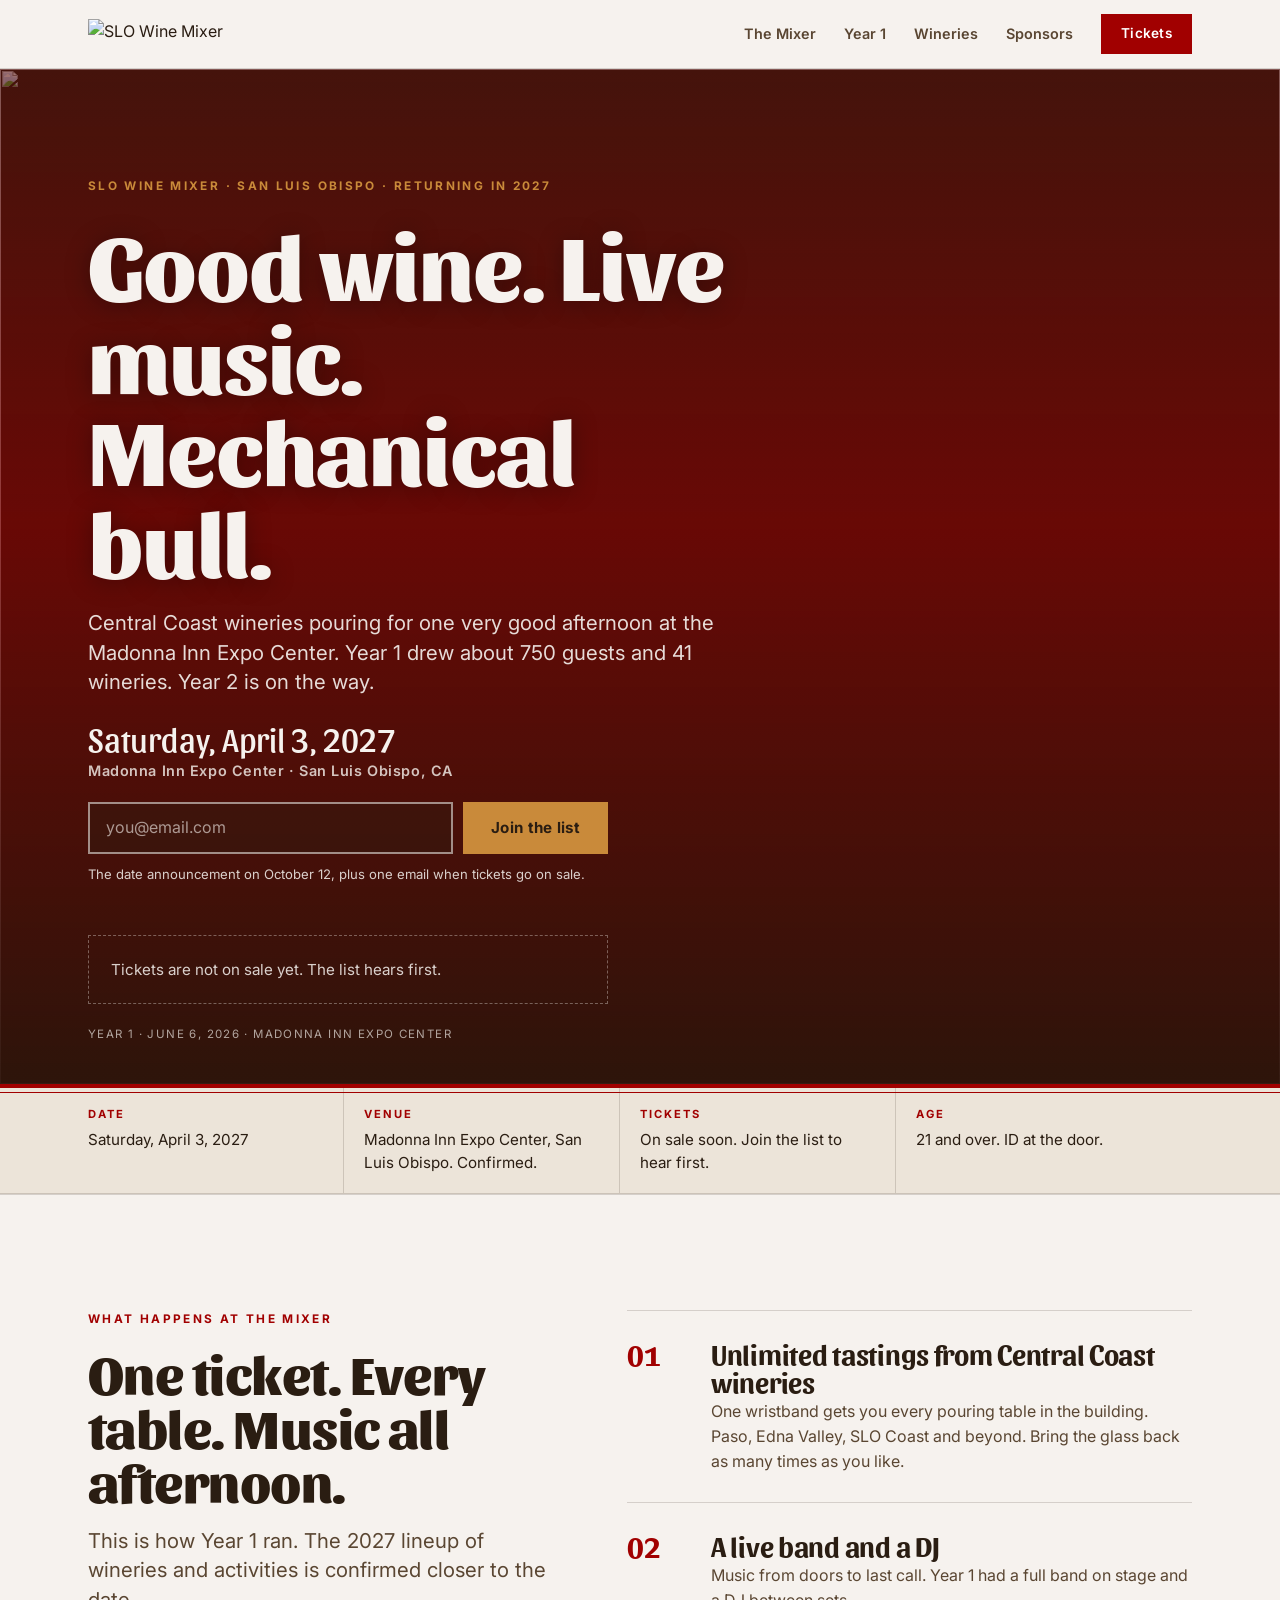
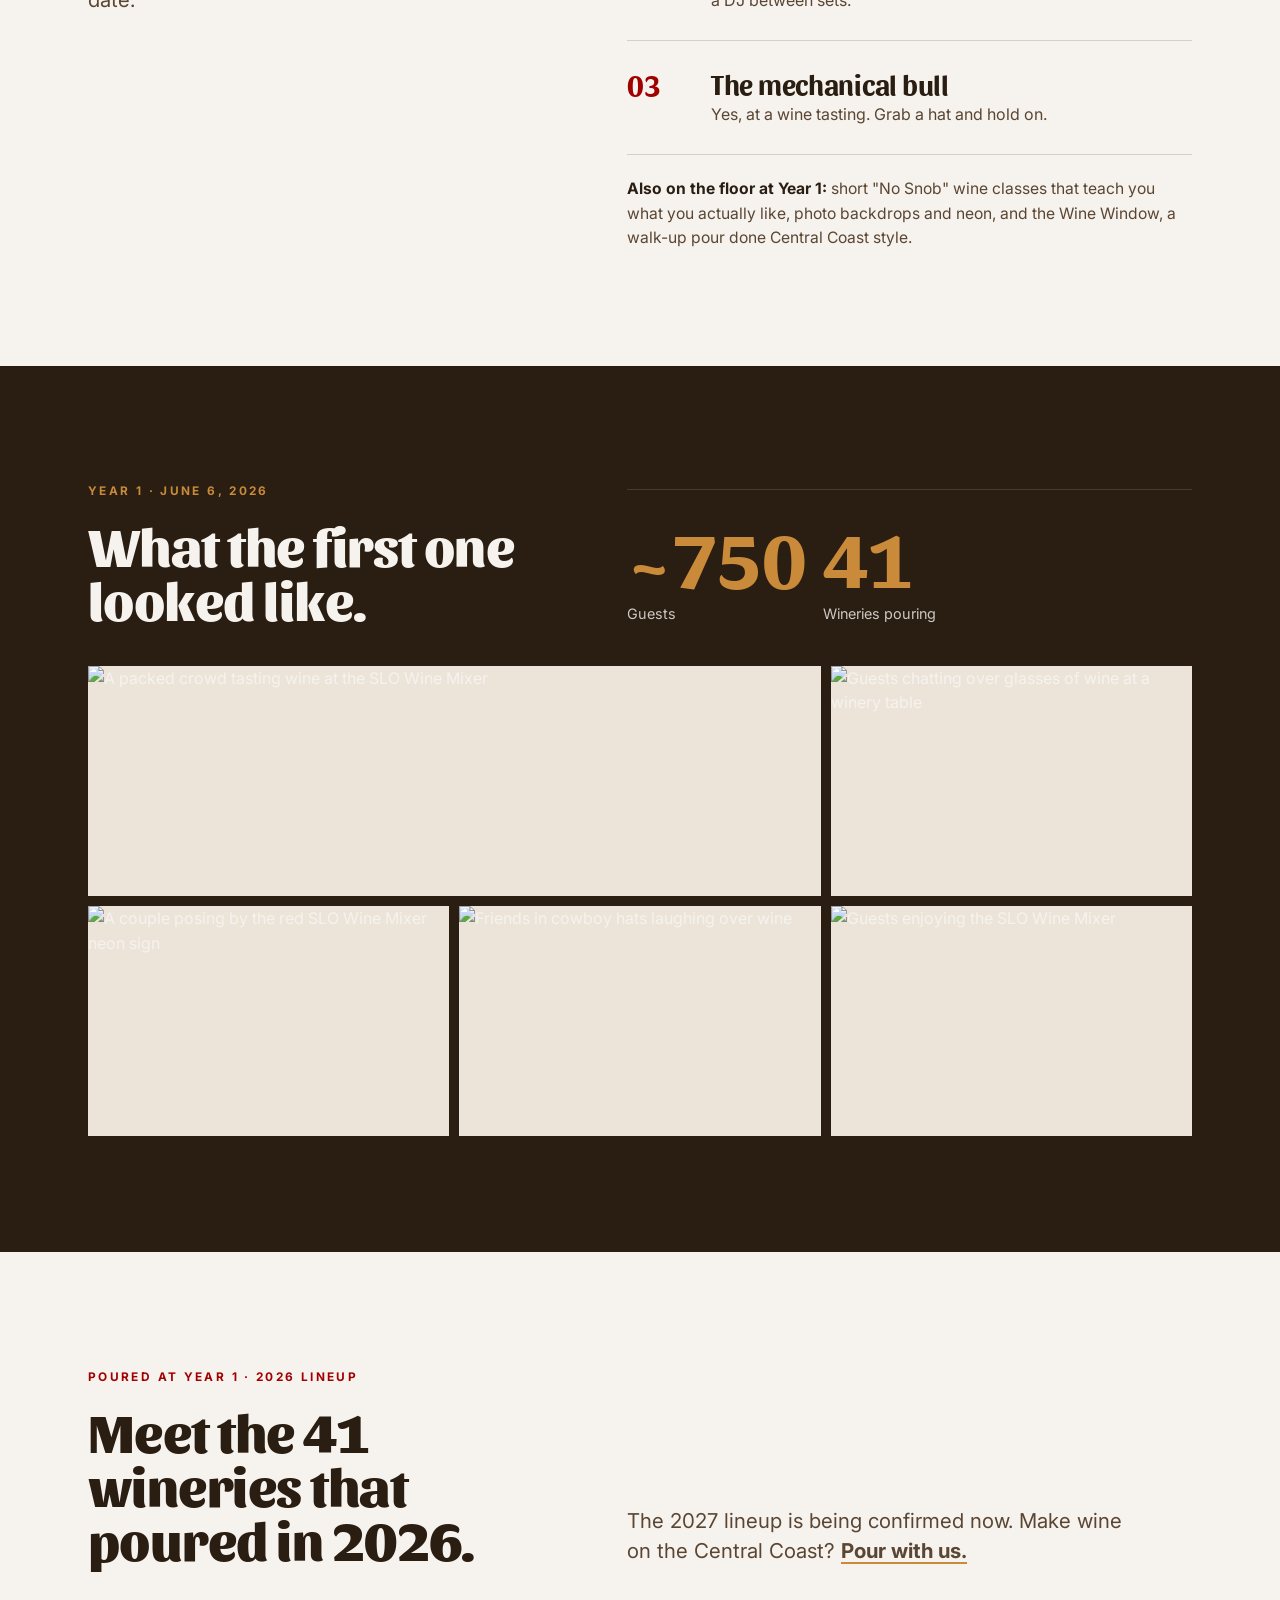
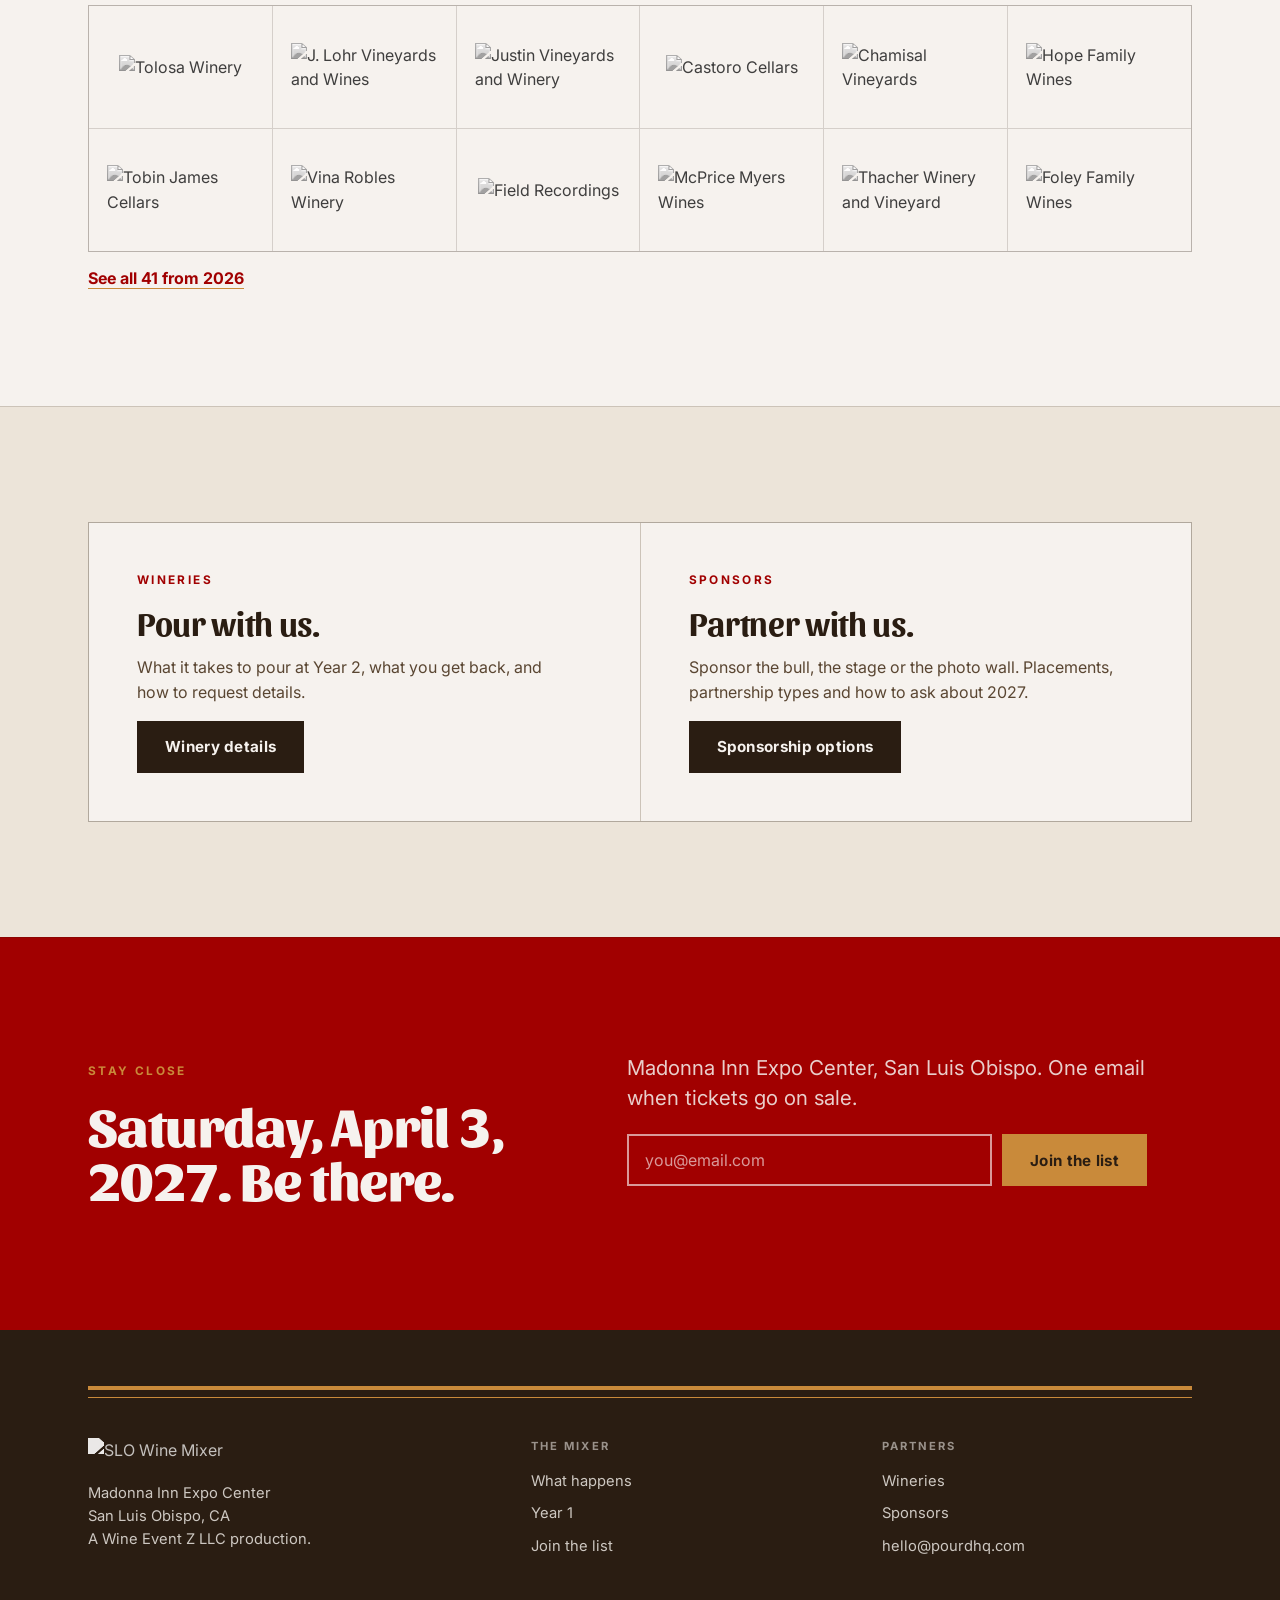
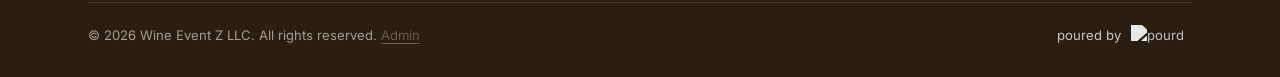
==== index.html @ 6fea4bb0 "Site v2: home, wineries, sponsors pages; date embargo countdown; poured by pourd footer" ====
<!DOCTYPE html>
<html lang="en">
<head>
<meta charset="UTF-8" />
<meta name="viewport" content="width=device-width, initial-scale=1.0" />
<title>SLO Wine Mixer · Year 2 · San Luis Obispo</title>
<meta name="description" content="The SLO Wine Mixer returns to San Luis Obispo in 2027. Central Coast wineries, live music, a mechanical bull. The Year 2 date is announced October 12." />
<meta property="og:title" content="SLO Wine Mixer · Year 2" />
<meta property="og:description" content="Central Coast wineries, live music, a mechanical bull. The Year 2 date is announced October 12." />
<meta property="og:image" content="https://slo-wine-mixer.vercel.app/assets/DSCF2495.jpg" />
<meta property="og:type" content="website" />
<link rel="icon" href="assets/swm-logo.png" />
<link rel="preconnect" href="https://fonts.googleapis.com" />
<link rel="preconnect" href="https://fonts.gstatic.com" crossorigin />
<link href="https://fonts.googleapis.com/css2?family=Sansita:wght@700;800&family=Inter:wght@400;600;700&display=swap" rel="stylesheet" />
<link rel="stylesheet" href="styles.css" />
</head>
<body>

<header class="nav">
  <div class="wrap nav-inner">
    <a href="/" class="nav-logo" aria-label="SLO Wine Mixer home"><img src="assets/swm-logo.png" alt="SLO Wine Mixer" /></a>
    <nav class="nav-links" id="navLinks" aria-label="Primary">
      <a href="#mixer">The Mixer</a>
      <a href="#year-1">Year 1</a>
      <a href="/wineries">Wineries</a>
      <a href="/sponsors">Sponsors</a>
      <a href="#list" class="btn red" data-before-reveal>Get the date</a>
      <a href="#tickets" class="btn red" data-after-reveal hidden>Tickets</a>
    </nav>
    <button class="nav-toggle" id="navToggle" aria-label="Open menu" aria-expanded="false" aria-controls="navLinks"><span></span><span></span><span></span></button>
  </div>
</header>

<main>

  <!-- Opening: full-bleed photo with the red wash -->
  <section class="hero" aria-labelledby="open-h">
    <img class="hero-bg" src="assets/DSCF2495.jpg" alt="" fetchpriority="high" />
    <div class="hero-wash" aria-hidden="true"></div>
    <div class="wrap hero-inner">
      <span class="eyebrow">SLO Wine Mixer · San Luis Obispo · Returning in 2027</span>
      <h1 id="open-h">Good wine. Live music. Mechanical bull.</h1>
      <p class="lede">Central Coast wineries pouring for one very good afternoon at the Madonna Inn Expo Center. Year 1 drew about 750 guests and 41 wineries. Year 2 is on the way.</p>

      <div class="hero-actions">
        <div data-before-reveal>
          <p class="announce"><b>2027 date announced Monday, October 12</b><span id="cd-line" class="cd-line">--d --h --m</span></p>
        </div>
        <div data-after-reveal hidden>
          <p class="date-line"><span data-fill="date"></span><small>Madonna Inn Expo Center · San Luis Obispo, CA</small></p>
        </div>

        <div id="list">
          <form class="capture on-dark" data-source="home" novalidate>
            <label for="homeEmail" class="sr">Email address</label>
            <input type="email" id="homeEmail" name="email" placeholder="you@email.com" required autocomplete="email" />
            <button type="submit" class="btn gold">Join the list</button>
            <span class="note">The date announcement on October 12, plus one email when tickets go on sale.</span>
            <span class="msg" role="status" aria-live="polite"></span>
          </form>
        </div>

        <div id="tickets" class="tickets" data-after-reveal hidden>
          <!-- 805 Tix embed goes here when tickets go live. Leave the id. -->
          <div id="tickets-embed"></div>
          <p>Tickets are not on sale yet. The list hears first.</p>
        </div>
      </div>
      <p class="hero-cap">Year 1 · June 6, 2026 · Madonna Inn Expo Center</p>
    </div>
  </section>

  <!-- Quick answers -->
  <section class="section facts" aria-label="Quick answers">
    <div class="wrap">
      <dl class="fact-row">
        <div><dt>Date</dt><dd data-before-reveal>Announced October 12, 2026</dd><dd data-after-reveal hidden><span data-fill="date"></span></dd></div>
        <div><dt>Venue</dt><dd>Madonna Inn Expo Center, San Luis Obispo. Confirmed.</dd></div>
        <div><dt>Tickets</dt><dd data-before-reveal>Not on sale yet. Join the list to hear first.</dd><dd data-after-reveal hidden>On sale soon. Join the list to hear first.</dd></div>
        <div><dt>Age</dt><dd>21 and over. ID at the door.</dd></div>
      </dl>
    </div>
  </section>

  <!-- What happens -->
  <section class="section" id="mixer" aria-labelledby="mixer-h">
    <div class="wrap">
      <div class="two">
        <header>
          <span class="eyebrow">What happens at the Mixer</span>
          <h2 id="mixer-h">One ticket. Every table. Music all afternoon.</h2>
          <p class="lede" style="margin-top:18px">This is how Year 1 ran. The 2027 lineup of wineries and activities is confirmed closer to the date.</p>
        </header>
        <div>
          <ol class="numbered big">
            <li><b>01</b><div><h3>Unlimited tastings from Central Coast wineries</h3><p>One wristband gets you every pouring table in the building. Paso, Edna Valley, SLO Coast and beyond. Bring the glass back as many times as you like.</p></div></li>
            <li><b>02</b><div><h3>A live band and a DJ</h3><p>Music from doors to last call. Year 1 had a full band on stage and a DJ between sets.</p></div></li>
            <li><b>03</b><div><h3>The mechanical bull</h3><p>Yes, at a wine tasting. Grab a hat and hold on.</p></div></li>
          </ol>
          <p class="also"><b>Also on the floor at Year 1:</b> short "No Snob" wine classes that teach you what you actually like, photo backdrops and neon, and the Wine Window, a walk-up pour done Central Coast style.</p>
        </div>
      </div>
    </div>
  </section>

  <!-- Year 1 proof -->
  <section class="section dark" id="year-1" aria-labelledby="y1-h">
    <div class="wrap">
      <div class="two" style="align-items:end">
        <header style="position:static">
          <span class="eyebrow">Year 1 · June 6, 2026</span>
          <h2 id="y1-h">What the first one looked like.</h2>
        </header>
        <div class="stats">
          <div><b>~750</b><span>Guests</span></div>
          <div><b>41</b><span>Wineries pouring</span></div>
        </div>
      </div>
      <div class="gallery">
        <a href="assets/DSCF2495.jpg" class="c4" target="_blank" rel="noopener"><img src="assets/DSCF2495-sm.jpg" alt="A packed crowd tasting wine at the SLO Wine Mixer" loading="lazy" /></a>
        <a href="assets/DSCF2438.jpg" class="c2" target="_blank" rel="noopener"><img src="assets/DSCF2438-sm.jpg" alt="Guests chatting over glasses of wine at a winery table" loading="lazy" /></a>
        <a href="assets/DSCF2940.jpg" class="c2" target="_blank" rel="noopener"><img src="assets/DSCF2940-sm.jpg" alt="A couple posing by the red SLO Wine Mixer neon sign" loading="lazy" /></a>
        <a href="assets/DSCF2441.jpg" class="c2" target="_blank" rel="noopener"><img src="assets/DSCF2441-sm.jpg" alt="Friends in cowboy hats laughing over wine" loading="lazy" /></a>
        <a href="assets/DSCF2969.jpg" class="c2" target="_blank" rel="noopener"><img src="assets/DSCF2969-sm.jpg" alt="Guests enjoying the SLO Wine Mixer" loading="lazy" /></a>
      </div>
    </div>
  </section>

  <!-- Wineries who poured -->
  <section class="section" aria-labelledby="poured-h">
    <div class="wrap">
      <div class="two" style="align-items:end">
        <header style="position:static">
          <span class="eyebrow">Poured at Year 1 · 2026 lineup</span>
          <h2 id="poured-h">Meet the 41 wineries that poured in 2026.</h2>
        </header>
        <p class="lede">The 2027 lineup is being confirmed now. Make wine on the Central Coast? <a class="link" href="/wineries">Pour with us.</a></p>
      </div>
      <ul class="logo-wall" aria-label="Wineries that poured at Year 1, 2026">
        <li><img src="logos/tolosa-winery.png" alt="Tolosa Winery" loading="lazy" /></li>
        <li><img src="logos/j-lohr-vineyards-wines.png" alt="J. Lohr Vineyards and Wines" loading="lazy" /></li>
        <li><img src="logos/justin-vineyards-winery.png" alt="Justin Vineyards and Winery" loading="lazy" /></li>
        <li><img src="logos/castoro-cellars.png" alt="Castoro Cellars" loading="lazy" /></li>
        <li><img src="logos/chamisal-vineyards.png" alt="Chamisal Vineyards" loading="lazy" /></li>
        <li><img src="logos/hope-family-wines.png" alt="Hope Family Wines" loading="lazy" /></li>
        <li><img src="logos/tobin-james-cellars.png" alt="Tobin James Cellars" loading="lazy" /></li>
        <li><img src="logos/vina-robles-winery.png" alt="Vina Robles Winery" loading="lazy" /></li>
        <li><img src="logos/field-recordings.png" alt="Field Recordings" loading="lazy" /></li>
        <li><img src="logos/mcprice-myers-wines.png" alt="McPrice Myers Wines" loading="lazy" /></li>
        <li><img src="logos/thacher-winery-vineyard.png" alt="Thacher Winery and Vineyard" loading="lazy" /></li>
        <li><img src="logos/foley-family-wines.png" alt="Foley Family Wines" loading="lazy" /></li>
      </ul>
      <details class="more-logos">
        <summary>See all 41 from 2026</summary>
        <ul class="logo-wall" aria-label="The rest of the 2026 lineup">
          <li><img src="logos/bianchi-winery.png" alt="Bianchi Winery" loading="lazy" /></li>
          <li><img src="logos/derby-wine-estates.png" alt="Derby Wine Estates" loading="lazy" /></li>
          <li><img src="logos/le-vigne-winery.png" alt="Le Vigne Winery" loading="lazy" /></li>
          <li><img src="logos/villa-san-juliette-winery.png" alt="Villa San-Juliette Winery" loading="lazy" /></li>
          <li><img src="logos/summerwood-winery-inn.png" alt="Summerwood Winery and Inn" loading="lazy" /></li>
          <li><img src="logos/brochelle-vineyards.png" alt="Brochelle Vineyards" loading="lazy" /></li>
          <li><img src="logos/absolution-cellars.png" alt="Absolution Cellars" loading="lazy" /></li>
          <li><img src="logos/avivo.png" alt="Avivo" loading="lazy" /></li>
          <li><img src="logos/bezel-cellars.png" alt="Bezel Cellars" loading="lazy" /></li>
          <li><img src="logos/boutz-cellars.png" alt="Boutz Cellars" loading="lazy" /></li>
          <li><img src="logos/cal-poly-wine.png" alt="Cal Poly Wine" loading="lazy" /></li>
          <li><img src="logos/creekcut-winery.png" alt="Creekcut Winery" loading="lazy" /></li>
          <li><img src="logos/cutbow-wines.png" alt="Cutbow Wines" loading="lazy" /></li>
          <li><img src="logos/el-vinero.png" alt="El Vinero" loading="lazy" /></li>
          <li><img src="logos/hayseed-and-housdon.png" alt="Hayseed and Housdon" loading="lazy" /></li>
          <li><img src="logos/high-camp-wines.png" alt="High Camp Wines" loading="lazy" /></li>
          <li><img src="logos/idola-wine-co.png" alt="Idola Wine Co." loading="lazy" /></li>
          <li><img src="logos/serial-wines.png" alt="Serial Wines" loading="lazy" /></li>
          <li><img src="logos/slo-coast-wine-collective.png" alt="SLO Coast Wine Collective" loading="lazy" /></li>
          <li><img src="logos/st-amant-winery.png" alt="St. Amant Winery" loading="lazy" /></li>
          <li><img src="logos/the-royalnonesuchfarm.png" alt="The Royal Nonesuch Farm" loading="lazy" /></li>
          <li><img src="logos/the-set-wines.png" alt="The Set Wines" loading="lazy" /></li>
          <li><img src="logos/truss-wines.png" alt="Truss Wines" loading="lazy" /></li>
          <li><img src="logos/vigo-cellars.png" alt="Vigo Cellars" loading="lazy" /></li>
          <li><img src="logos/vinyl-vineyards.png" alt="Vinyl Vineyards" loading="lazy" /></li>
          <li><img src="logos/volatus.png" alt="Volatus" loading="lazy" /></li>
          <li><img src="logos/warroom-cellars.png" alt="WarRoom Cellars" loading="lazy" /></li>
          <li><img src="logos/wilbur-wines.png" alt="Wilbur Wines" loading="lazy" /></li>
          <li><img src="logos/wine-boss.png" alt="Wine Boss" loading="lazy" /></li>
          <li><a class="you" href="/wineries">Your label here<small>Pour at Year 2</small></a></li>
        </ul>
      </details>
    </div>
  </section>

  <!-- Partner links: short, secondary -->
  <section class="section cream2" aria-labelledby="doors-h">
    <div class="wrap">
      <h2 id="doors-h" class="sr">Pour with us. Partner with us.</h2>
      <div class="doors">
        <div class="door">
          <span class="eyebrow" style="margin-bottom:0">Wineries</span>
          <h3>Pour with us.</h3>
          <p>What it takes to pour at Year 2, what you get back, and how to request details.</p>
          <a href="/wineries" class="btn">Winery details</a>
        </div>
        <div class="door">
          <span class="eyebrow" style="margin-bottom:0">Sponsors</span>
          <h3>Partner with us.</h3>
          <p>Sponsor the bull, the stage or the photo wall. Placements, partnership types and how to ask about 2027.</p>
          <a href="/sponsors" class="btn">Sponsorship options</a>
        </div>
      </div>
    </div>
  </section>

  <!-- Final signup -->
  <section class="section red" aria-labelledby="list-h">
    <div class="wrap two" style="align-items:center">
      <header style="position:static">
        <span class="eyebrow">Stay close</span>
        <h2 id="list-h" data-before-reveal>The date is announced October 12.</h2>
        <h2 id="list-h2" data-after-reveal hidden><span data-fill="date"></span>. Be there.</h2>
      </header>
      <div>
        <p class="lede" style="margin-bottom:22px" data-before-reveal>Get the announcement by email on October 12, then one more email when tickets go on sale.</p>
        <p class="lede" style="margin-bottom:22px" data-after-reveal hidden>Madonna Inn Expo Center, San Luis Obispo. One email when tickets go on sale.</p>
        <form class="capture on-red" data-source="footer-band" novalidate>
          <label for="bandEmail" class="sr">Email address</label>
          <input type="email" id="bandEmail" name="email" placeholder="you@email.com" required autocomplete="email" />
          <button type="submit" class="btn gold">Join the list</button>
          <span class="msg" role="status" aria-live="polite"></span>
        </form>
      </div>
    </div>
  </section>

</main>

<footer class="foot">
  <div class="wrap">
    <div class="foot-grid">
      <div>
        <a href="/" class="foot-logo" aria-label="SLO Wine Mixer home"><img src="assets/swm-logo.png" alt="SLO Wine Mixer" /></a>
        <p>Madonna Inn Expo Center<br />San Luis Obispo, CA<br />A Wine Event Z LLC production.</p>
      </div>
      <nav class="foot-nav" aria-label="Footer">
        <b>The Mixer</b>
        <a href="#mixer">What happens</a>
        <a href="#year-1">Year 1</a>
        <a href="#list">Join the list</a>
      </nav>
      <nav class="foot-nav" aria-label="Partners">
        <b>Partners</b>
        <a href="/wineries">Wineries</a>
        <a href="/sponsors">Sponsors</a>
        <a href="mailto:hello@pourdhq.com">hello@pourdhq.com</a>
      </nav>
    </div>
    <div class="foot-bottom">
      <span>&copy; 2026 Wine Event Z LLC. All rights reserved. <a href="https://pourdhq.com/admin" class="admin">Admin</a></span>
      <a href="https://pourdhq.com" class="poured" rel="noopener">poured by <img src="https://pourdhq.com/pourd-logo.png" alt="pourd" width="1267" height="412" /></a>
    </div>
  </div>
</footer>

<script src="site.js" defer></script>
</body>
</html>
---- styles.css ----
/* SLO Wine Mixer · site styles
   One stylesheet for index, wineries and sponsors. Flat color, hairline rules,
   big serif headlines, photographs with no gradient soup. */

:root {
  --cream: #f6f2ee;
  --cream-2: #ece4d9;
  --ink: #2a1d12;
  --ink-soft: #5a4632;
  --rule: rgba(42, 29, 18, 0.16);
  --red: #a10000;
  --red-deep: #7a0000;
  --gold: #c98a3a;
  --brown: #6b4420;
  --white: #fff;
  --max: 1200px;
  --gutter: clamp(20px, 4vw, 48px);
}

* { box-sizing: border-box; margin: 0; padding: 0; }
html { scroll-behavior: smooth; scroll-padding-top: 76px; }
body {
  font-family: "Inter", system-ui, -apple-system, sans-serif;
  color: var(--ink);
  background: var(--cream);
  line-height: 1.55;
  -webkit-font-smoothing: antialiased;
}
img { display: block; max-width: 100%; }
a { color: inherit; text-decoration: none; }
ul { list-style: none; }
button { font: inherit; }

h1, h2, h3, .display { font-family: "Sansita", Georgia, serif; font-weight: 800; line-height: 1.0; letter-spacing: -0.01em; }
h1 { font-size: clamp(2.8rem, 7.2vw, 6.4rem); }
h2 { font-size: clamp(2rem, 4.2vw, 3.4rem); }
h3 { font-size: clamp(1.25rem, 2vw, 1.6rem); font-weight: 700; }

.wrap { width: 100%; max-width: var(--max); margin: 0 auto; padding-inline: var(--gutter); }
.section { padding-block: clamp(64px, 9vw, 120px); }
.section + .section { border-top: 1px solid var(--rule); }
.dark { background: var(--ink); color: var(--cream); }
.dark .rule, .dark.section + .section { border-color: rgba(246, 242, 238, 0.14); }
.red { background: var(--red); color: var(--cream); }
.cream2 { background: var(--cream-2); }

.eyebrow {
  display: block;
  font-size: 0.74rem; font-weight: 700; letter-spacing: 0.2em; text-transform: uppercase;
  color: var(--red); margin-bottom: 18px;
}
.dark .eyebrow, .red .eyebrow { color: var(--gold); }
.lede { font-size: clamp(1.1rem, 1.6vw, 1.35rem); line-height: 1.45; color: var(--ink-soft); max-width: 40ch; }
.dark .lede, .red .lede { color: rgba(246, 242, 238, 0.85); }
.prose p { font-size: 1.05rem; color: var(--ink-soft); max-width: 62ch; }
.prose p + p { margin-top: 1em; }
.dark .prose p { color: rgba(246, 242, 238, 0.85); }

/* Buttons: square corners, one weight, no lift animation. */
.btn {
  display: inline-flex; align-items: center; justify-content: center; gap: 10px;
  min-height: 52px; padding: 0 26px;
  font-weight: 700; font-size: 0.95rem; letter-spacing: 0.02em;
  border: 2px solid var(--ink); background: var(--ink); color: var(--cream);
  cursor: pointer; transition: background 0.15s, color 0.15s, border-color 0.15s;
}
.btn:hover { background: var(--red); border-color: var(--red); color: var(--white); }
.btn.red { background: var(--red); border-color: var(--red); color: var(--white); }
.btn.red:hover { background: var(--red-deep); border-color: var(--red-deep); }
.btn.ghost { background: transparent; color: var(--ink); }
.btn.ghost:hover { background: var(--ink); color: var(--cream); }
.dark .btn.ghost, .red .btn.ghost { border-color: var(--cream); color: var(--cream); }
.dark .btn.ghost:hover, .red .btn.ghost:hover { background: var(--cream); color: var(--ink); }
.btn.gold { background: var(--gold); border-color: var(--gold); color: var(--ink); }
.btn.gold:hover { background: #d9a04f; border-color: #d9a04f; }
.link { font-weight: 700; text-decoration: underline; text-underline-offset: 4px; text-decoration-thickness: 2px; text-decoration-color: var(--gold); }
.link:hover { text-decoration-color: currentColor; }

a:focus-visible, button:focus-visible, input:focus-visible {
  outline: 3px solid var(--gold); outline-offset: 3px;
}

/* ---------- Nav ---------- */
.nav {
  position: sticky; top: 0; z-index: 50;
  background: rgba(246, 242, 238, 0.94); backdrop-filter: blur(8px);
  border-bottom: 1px solid var(--rule);
}
.nav-inner { height: 68px; display: flex; align-items: center; justify-content: space-between; gap: 24px; }
.nav-logo img { height: 30px; width: auto; }
.nav-links { display: flex; align-items: center; gap: 28px; }
.nav-links a { font-size: 0.9rem; font-weight: 600; color: var(--ink-soft); }
.nav-links a:hover, .nav-links a[aria-current="page"] { color: var(--red); }
.nav-links .btn { min-height: 40px; padding: 0 18px; font-size: 0.85rem; }
.nav-toggle { display: none; background: none; border: 0; padding: 8px; cursor: pointer; }
.nav-toggle span { display: block; width: 24px; height: 2px; background: var(--ink); margin: 6px 0; }

/* ---------- Opening ---------- */
.open {
  display: grid; grid-template-columns: minmax(0, 1.05fr) minmax(0, 0.95fr);
  min-height: calc(100vh - 68px);
}
.open-copy { padding: clamp(40px, 6vw, 88px) var(--gutter); padding-left: max(var(--gutter), calc((100vw - var(--max)) / 2 + var(--gutter))); display: flex; flex-direction: column; justify-content: center; gap: 28px; }
.open-copy .eyebrow { margin-bottom: 0; }
.open-copy h1 { max-width: 12ch; }
.open-photo { position: relative; min-height: 420px; background: var(--ink); }
.open-photo img { position: absolute; inset: 0; width: 100%; height: 100%; object-fit: cover; }
.open-photo figcaption {
  position: absolute; left: 20px; bottom: 16px;
  font-size: 0.72rem; letter-spacing: 0.12em; text-transform: uppercase; color: rgba(246, 242, 238, 0.85);
}

/* Countdown / reveal */
.countdown { display: grid; grid-template-columns: repeat(4, minmax(0, 1fr)); gap: 12px; max-width: 520px; }
.countdown div { border: 1px solid var(--rule); padding: 14px 10px 12px; text-align: center; }
.countdown b { display: block; font-family: "Sansita", serif; font-size: clamp(1.8rem, 3.4vw, 2.6rem); line-height: 1; font-variant-numeric: tabular-nums; }
.countdown span { display: block; margin-top: 6px; font-size: 0.68rem; letter-spacing: 0.16em; text-transform: uppercase; color: var(--ink-soft); }
.reveal-note { font-size: 0.95rem; color: var(--ink-soft); }
[hidden] { display: none !important; }

.date-line { font-family: "Sansita", serif; font-size: clamp(1.4rem, 2.6vw, 2.1rem); line-height: 1.15; }
.date-line small { display: block; font-family: "Inter", sans-serif; font-size: 0.9rem; font-weight: 600; color: var(--ink-soft); margin-top: 6px; letter-spacing: 0.04em; }

/* Ticket slot: 805 Tix embed goes inside #tickets-embed when live. */
.tickets { border: 1px dashed var(--rule); padding: 22px; max-width: 520px; }
.tickets p { font-size: 0.95rem; color: var(--ink-soft); }

/* Email capture */
.capture { display: flex; flex-wrap: wrap; gap: 10px; max-width: 520px; }
.capture input[type="email"] {
  flex: 1 1 240px; min-height: 52px; padding: 0 16px;
  border: 2px solid var(--ink); background: var(--white); color: var(--ink); font: inherit; font-size: 1rem;
}
.dark .capture input[type="email"] { border-color: rgba(246, 242, 238, 0.4); background: transparent; color: var(--cream); }
.capture .note { flex-basis: 100%; font-size: 0.82rem; color: var(--ink-soft); }
.dark .capture .note { color: rgba(246, 242, 238, 0.7); }
.capture .msg { flex-basis: 100%; font-size: 0.9rem; font-weight: 600; min-height: 1.3em; }

/* ---------- Two-column editorial ---------- */
.two { display: grid; grid-template-columns: minmax(0, 0.9fr) minmax(0, 1.1fr); gap: clamp(32px, 6vw, 96px); align-items: start; }
.two > header { position: sticky; top: 96px; }
.photo { background: var(--cream-2); overflow: hidden; }
.photo img { width: 100%; height: 100%; object-fit: cover; }
.photo.tall { aspect-ratio: 4 / 5; }
.photo.wide { aspect-ratio: 3 / 2; }

/* Numbered list (replaces icon cards) */
.numbered { border-top: 1px solid var(--rule); }
.numbered li { display: grid; grid-template-columns: 56px minmax(0, 1fr); gap: 20px; padding: 22px 0; border-bottom: 1px solid var(--rule); }
.numbered li b { font-family: "Sansita", serif; font-size: 1.5rem; color: var(--red); line-height: 1.1; }
.numbered li h3 { margin-bottom: 4px; }
.numbered li p { color: var(--ink-soft); }
.dark .numbered, .dark .numbered li { border-color: rgba(246, 242, 238, 0.14); }
.dark .numbered li b { color: var(--gold); }
.dark .numbered li p { color: rgba(246, 242, 238, 0.8); }

/* Stats: type only, no tiles */
.stats { display: grid; grid-template-columns: repeat(3, minmax(0, 1fr)); gap: 24px; border-top: 1px solid rgba(246, 242, 238, 0.14); padding-top: 28px; }
.stats b { display: block; font-family: "Sansita", serif; font-size: clamp(2.6rem, 6vw, 5rem); line-height: 1; color: var(--gold); }
.stats span { display: block; margin-top: 8px; font-size: 0.9rem; color: rgba(246, 242, 238, 0.8); }

/* Gallery */
.gallery { display: grid; grid-template-columns: repeat(6, minmax(0, 1fr)); grid-auto-rows: clamp(140px, 18vw, 260px); gap: 10px; margin-top: 40px; }
.gallery a { overflow: hidden; background: var(--cream-2); }
.gallery img { width: 100%; height: 100%; object-fit: cover; }
.gallery .c3 { grid-column: span 3; }
.gallery .c2 { grid-column: span 2; }
.gallery .c4 { grid-column: span 4; }

/* Logo wall */
.logo-wall { display: grid; grid-template-columns: repeat(6, minmax(0, 1fr)); gap: 1px; background: var(--rule); border: 1px solid var(--rule); margin-top: 40px; }
.logo-wall li { background: var(--cream); aspect-ratio: 3 / 2; display: flex; align-items: center; justify-content: center; padding: 18px; }
.logo-wall img { max-height: 100%; max-width: 100%; width: auto; height: auto; object-fit: contain; filter: grayscale(1); opacity: 0.85; }
.logo-wall li:hover img { filter: none; opacity: 1; }
.logo-wall.on-dark { background: rgba(246, 242, 238, 0.14); border-color: rgba(246, 242, 238, 0.14); }
.logo-wall.on-dark li { background: var(--ink); }
.logo-wall.on-dark img { filter: grayscale(1) brightness(10); opacity: 0.8; }

.logo-wall .you { flex-direction: column; gap: 6px; text-align: center; font-size: 0.8rem; font-weight: 700; color: var(--red); }
.logo-wall .you small { font-weight: 400; color: var(--ink-soft); }

/* Two doors: wineries / sponsors */
.doors { display: grid; grid-template-columns: repeat(2, minmax(0, 1fr)); gap: 1px; background: var(--rule); border: 1px solid var(--rule); }
.door { background: var(--cream); padding: clamp(28px, 4vw, 48px); display: flex; flex-direction: column; gap: 16px; }
.door h3 { font-size: clamp(1.6rem, 2.6vw, 2.2rem); }
.door p { color: var(--ink-soft); max-width: 44ch; }
.door .btn { align-self: flex-start; margin-top: auto; }

/* Detail rows (wineries + sponsors pages) */
.rows { border-top: 1px solid var(--rule); }
.rows > div { display: grid; grid-template-columns: minmax(0, 0.35fr) minmax(0, 0.65fr); gap: 24px; padding: 26px 0; border-bottom: 1px solid var(--rule); }
.rows h3 { font-size: 1.25rem; }
.rows p { color: var(--ink-soft); }
.rows ul li { color: var(--ink-soft); padding-left: 18px; position: relative; }
.rows ul li::before { content: ""; position: absolute; left: 0; top: 0.65em; width: 8px; height: 2px; background: var(--red); }
.rows ul li + li { margin-top: 6px; }

/* Contact block: email + copy */
.contact { display: flex; flex-wrap: wrap; align-items: center; gap: 12px; }
.contact .addr { font-family: "Sansita", serif; font-size: clamp(1.3rem, 2.4vw, 1.9rem); }
.copied { font-size: 0.85rem; font-weight: 600; color: var(--gold); min-width: 5ch; }

/* ---------- Footer ---------- */
.foot { background: var(--ink); color: rgba(246, 242, 238, 0.8); padding-block: 56px 32px; }
.foot-grid { display: grid; grid-template-columns: 1.3fr 1fr 1fr; gap: 40px; }
.foot-logo img { height: 30px; width: auto; filter: brightness(0) invert(1); opacity: 0.9; }
.foot p { margin-top: 14px; font-size: 0.92rem; max-width: 34ch; }
.foot-nav { display: grid; gap: 10px; align-content: start; }
.foot-nav a { font-size: 0.92rem; }
.foot-nav a:hover { color: var(--gold); }
.foot-nav b { display: block; font-size: 0.7rem; letter-spacing: 0.18em; text-transform: uppercase; color: rgba(246, 242, 238, 0.55); margin-bottom: 4px; }
.foot-bottom {
  margin-top: 44px; padding-top: 22px; border-top: 1px solid rgba(246, 242, 238, 0.14);
  display: flex; flex-wrap: wrap; justify-content: space-between; align-items: center; gap: 16px;
  font-size: 0.82rem; color: rgba(246, 242, 238, 0.6);
}
.poured { display: inline-flex; align-items: center; gap: 10px; color: rgba(246, 242, 238, 0.8); }
.poured img { height: 20px; width: auto; filter: brightness(0) invert(1); opacity: 0.9; }
.poured:hover img { opacity: 1; }
.admin { opacity: 0.5; text-decoration: underline; text-underline-offset: 3px; }
.admin:hover { opacity: 1; }

/* ---------- Responsive ---------- */
@media (max-width: 960px) {
  .open { grid-template-columns: 1fr; min-height: 0; }
  .open-copy { padding-left: var(--gutter); }
  .open-photo { min-height: 56vw; order: -1; }
  .two { grid-template-columns: 1fr; }
  .two > header { position: static; }
  .stats { grid-template-columns: repeat(3, minmax(0, 1fr)); }
  .logo-wall { grid-template-columns: repeat(4, minmax(0, 1fr)); }
  .foot-grid { grid-template-columns: 1fr 1fr; }
  .rows > div { grid-template-columns: 1fr; gap: 10px; }
}
@media (max-width: 680px) {
  .nav-links {
    display: none; position: absolute; top: 68px; left: 0; right: 0;
    flex-direction: column; align-items: stretch; gap: 0;
    background: var(--cream); border-bottom: 1px solid var(--rule); padding: 8px var(--gutter) 20px;
  }
  .nav-links.open { display: flex; }
  .nav-links a { padding: 14px 0; border-bottom: 1px solid var(--rule); }
  .nav-links .btn { margin-top: 12px; border-bottom: 2px solid var(--ink); }
  .nav-toggle { display: block; }
  .countdown { grid-template-columns: repeat(4, minmax(0, 1fr)); gap: 6px; }
  .stats { grid-template-columns: 1fr; gap: 20px; }
  .gallery { grid-template-columns: repeat(2, minmax(0, 1fr)); grid-auto-rows: 42vw; }
  .gallery .c3, .gallery .c2, .gallery .c4 { grid-column: span 2; }
  .gallery .c2 { grid-column: span 1; }
  .logo-wall { grid-template-columns: repeat(3, minmax(0, 1fr)); }
  .doors { grid-template-columns: 1fr; }
  .foot-grid { grid-template-columns: 1fr; gap: 28px; }
}
@media (prefers-reduced-motion: reduce) { html { scroll-behavior: auto; } }

/* =====================================================================
   Round 2 (after ChatGPT critique): vary the openings per page, add the
   western double rule as the one recurring device, facts row, sample report,
   placements grid, comparison table.
   ===================================================================== */

.sr { position: absolute; width: 1px; height: 1px; overflow: hidden; clip: rect(0 0 0 0); }

/* The device: a heavy line over a hairline, like a ticket stub or saloon sign. */
.section::before, .foot::before { content: ""; display: block; height: 0; }
.rule-west, .poster .wrap::before, .intro .wrap::before, .foot .wrap::before {
  content: ""; display: block; height: 7px; margin-bottom: 28px;
  border-top: 4px solid currentColor; border-bottom: 1px solid currentColor;
}
.poster .wrap::before, .intro .wrap::before { color: var(--red); }
.foot .wrap::before { color: var(--gold); margin-bottom: 40px; }

/* ---------- Home opening: poster ---------- */
.poster { padding-top: 36px; }
.poster-top { display: grid; grid-template-columns: minmax(0, 1.1fr) minmax(0, 0.9fr); gap: clamp(32px, 5vw, 80px); align-items: end; padding-bottom: 40px; }
.poster-top h1 { font-size: clamp(3rem, 8vw, 7rem); max-width: 10ch; margin-top: 14px; }
.poster-side { display: flex; flex-direction: column; gap: 22px; }
.poster-photo { margin: 0; }
.poster-photo img { width: 100%; aspect-ratio: 21 / 9; object-fit: cover; object-position: center 35%; }
.poster-photo figcaption { margin-top: 10px; font-size: 0.72rem; letter-spacing: 0.12em; text-transform: uppercase; color: var(--ink-soft); }
.announce { display: flex; flex-wrap: wrap; align-items: baseline; gap: 6px 16px; border-top: 1px solid var(--rule); border-bottom: 1px solid var(--rule); padding: 14px 0; }
.announce b { font-weight: 700; }
.cd-line { font-family: "Sansita", serif; font-size: 1.35rem; color: var(--red); font-variant-numeric: tabular-nums; }

/* ---------- Facts row ---------- */
.facts { padding-block: 0; border-top: 1px solid var(--rule); border-bottom: 1px solid var(--rule); background: var(--cream-2); }
.fact-row { display: grid; grid-template-columns: repeat(4, minmax(0, 1fr)); }
.fact-row > div { padding: 18px 20px 18px 0; border-right: 1px solid var(--rule); margin-right: 20px; }
.fact-row > div:last-child { border-right: 0; margin-right: 0; }
.fact-row dt { font-size: 0.7rem; letter-spacing: 0.18em; text-transform: uppercase; color: var(--red); font-weight: 700; }
.fact-row dd { margin-top: 4px; font-size: 0.95rem; color: var(--ink); }

/* ---------- Numbered, larger variant ---------- */
.numbered.big li { grid-template-columns: 64px minmax(0, 1fr); padding: 28px 0; }
.numbered.big li h3 { font-size: clamp(1.4rem, 2.2vw, 1.9rem); }
.numbered.big li b { font-size: 1.8rem; }
.also { margin-top: 22px; font-size: 0.98rem; color: var(--ink-soft); max-width: 62ch; }
.also b { color: var(--ink); }

/* ---------- Collapsible logo wall ---------- */
.more-logos { margin-top: 14px; }
.more-logos summary { cursor: pointer; font-weight: 700; color: var(--red); text-decoration: underline; text-underline-offset: 4px; text-decoration-color: var(--gold); list-style: none; display: inline-block; }
.more-logos summary::-webkit-details-marker { display: none; }
.more-logos[open] summary { margin-bottom: 0; }
.more-logos .logo-wall { margin-top: 14px; border-top: 0; }

/* ---------- Wineries / Sponsors opening: text + proof strip ---------- */
.intro { padding-top: 36px; }
.h1-mid { font-size: clamp(2.6rem, 5.6vw, 4.6rem); max-width: 16ch; margin-top: 14px; margin-bottom: 22px; }
.proof-strip { display: grid; grid-template-columns: repeat(4, minmax(0, 1fr)); gap: 0; margin-top: 44px; border-top: 1px solid var(--rule); border-bottom: 1px solid var(--rule); }
.proof-strip > div { padding: 18px 20px 18px 0; border-right: 1px solid var(--rule); margin-right: 20px; }
.proof-strip > div:last-child { border-right: 0; margin-right: 0; }
.proof-strip dt { font-size: 0.7rem; letter-spacing: 0.18em; text-transform: uppercase; color: var(--ink-soft); font-weight: 700; }
.proof-strip dd { margin-top: 6px; font-family: "Sansita", serif; font-size: clamp(1.2rem, 2vw, 1.7rem); line-height: 1.1; color: var(--ink); }
.fine { margin-top: 12px; font-size: 0.82rem; color: var(--ink-soft); }
.fine.on-red { color: rgba(246, 242, 238, 0.8); margin-top: 16px; }

/* ---------- Sample report ---------- */
.report { margin: 0; background: var(--cream); color: var(--ink); padding: 22px; border: 1px solid rgba(246, 242, 238, 0.2); }
.report figcaption { font-size: 0.7rem; letter-spacing: 0.18em; text-transform: uppercase; color: var(--red); font-weight: 700; }
.report-head { display: flex; justify-content: space-between; align-items: baseline; gap: 12px; margin-top: 10px; padding-bottom: 12px; border-bottom: 1px solid var(--rule); }
.report-head b { font-family: "Sansita", serif; font-size: 1.3rem; }
.report-head span { font-size: 0.8rem; color: var(--ink-soft); }
.report-kpis { display: grid; grid-template-columns: repeat(2, minmax(0, 1fr)); gap: 14px 20px; padding: 16px 0; border-bottom: 1px solid var(--rule); }
.report-kpis dt { font-size: 0.72rem; letter-spacing: 0.1em; text-transform: uppercase; color: var(--ink-soft); }
.report-kpis dd { font-family: "Sansita", serif; font-size: 1.9rem; line-height: 1.1; }
.report-table { width: 100%; border-collapse: collapse; margin-top: 12px; font-size: 0.92rem; }
.report-table th { text-align: left; font-size: 0.7rem; letter-spacing: 0.12em; text-transform: uppercase; color: var(--ink-soft); padding: 8px 0; border-bottom: 1px solid var(--rule); }
.report-table td { padding: 10px 0; border-bottom: 1px solid var(--rule); }
.report-table th:not(:first-child), .report-table td:not(:first-child) { text-align: right; font-variant-numeric: tabular-nums; }
.report-foot { margin-top: 12px; font-size: 0.8rem; color: var(--ink-soft); }

/* ---------- Placements ---------- */
.places { display: grid; grid-template-columns: repeat(3, minmax(0, 1fr)); gap: 24px; margin-top: 40px; }
.place { margin: 0; }
.place figcaption { margin-top: 14px; }
.place h3 { font-size: 1.35rem; }
.place p { margin-top: 6px; color: rgba(246, 242, 238, 0.8); font-size: 0.95rem; }
.more-places { margin-top: 36px; border-top: 1px solid rgba(246, 242, 238, 0.14); }
.more-places li { padding: 14px 0; border-bottom: 1px solid rgba(246, 242, 238, 0.14); color: rgba(246, 242, 238, 0.8); font-size: 0.95rem; }
.more-places li b { color: var(--cream); margin-right: 8px; }

/* ---------- Comparison table ---------- */
.table-wrap { overflow-x: auto; margin-top: 36px; }
.compare { width: 100%; min-width: 640px; border-collapse: collapse; font-size: 0.95rem; }
.compare th, .compare td { text-align: left; vertical-align: top; padding: 14px 16px 14px 0; border-bottom: 1px solid var(--rule); }
.compare thead th { font-family: "Sansita", serif; font-size: 1.2rem; border-bottom: 2px solid var(--ink); }
.compare tbody th { font-size: 0.72rem; letter-spacing: 0.14em; text-transform: uppercase; color: var(--red); width: 14%; }
.compare td { color: var(--ink-soft); }

/* Copy address as a text action, secondary to the button */
.copy-link { background: none; border: 0; padding: 0; cursor: pointer; font-weight: 700; color: inherit; text-decoration: underline; text-underline-offset: 4px; text-decoration-color: var(--gold); }
.copy-link:hover { text-decoration-color: currentColor; }
.capture.on-red input[type="email"] { border-color: rgba(255, 255, 255, 0.6); background: transparent; color: #fff; }
.capture.on-red input::placeholder { color: rgba(255, 255, 255, 0.6); }
.red .capture .note, .red .capture .msg { color: rgba(246, 242, 238, 0.85); }

@media (max-width: 960px) {
  .poster-top { grid-template-columns: 1fr; align-items: start; }
  .fact-row, .proof-strip { grid-template-columns: repeat(2, minmax(0, 1fr)); }
  .fact-row > div:nth-child(2), .proof-strip > div:nth-child(2) { border-right: 0; }
  .places { grid-template-columns: 1fr; }
}
@media (max-width: 680px) {
  .poster-photo img { aspect-ratio: 4 / 3; }
  .fact-row, .proof-strip { grid-template-columns: 1fr; }
  .fact-row > div, .proof-strip > div { border-right: 0; margin-right: 0; border-bottom: 1px solid var(--rule); }
  .fact-row > div:last-child, .proof-strip > div:last-child { border-bottom: 0; }
  .report-kpis { grid-template-columns: 1fr 1fr; }
}

/* =====================================================================
   Round 3: immersive photo opening with the red wash on every page.
   ===================================================================== */
.hero { position: relative; isolation: isolate; color: var(--cream); background: var(--ink); display: flex; flex-direction: column; justify-content: flex-end; min-height: min(92vh, 900px); overflow: hidden; }
.hero-short { min-height: min(72vh, 720px); }
.hero-bg { position: absolute; inset: 0; width: 100%; height: 100%; object-fit: cover; object-position: center 35%; z-index: -2; }
.hero-wash { position: absolute; inset: 0; z-index: -1;
  background:
    linear-gradient(180deg, rgba(42, 20, 10, 0.35) 0%, rgba(122, 0, 0, 0.55) 45%, rgba(42, 20, 10, 0.92) 100%),
    rgba(161, 0, 0, 0.35); }
.hero-inner { position: relative; padding-top: clamp(80px, 12vh, 140px); padding-bottom: 40px; display: flex; flex-direction: column; gap: 22px; }
.hero .eyebrow { color: var(--gold); margin-bottom: 0; }
.hero h1 { color: var(--cream); max-width: 12ch; text-shadow: 0 2px 24px rgba(0, 0, 0, 0.35); }
.hero .lede { color: rgba(246, 242, 238, 0.9); max-width: 52ch; }
.hero-actions { display: flex; flex-direction: column; gap: 22px; max-width: 560px; }
.hero .announce { border-color: rgba(246, 242, 238, 0.3); }
.hero .cd-line { color: var(--gold); }
.hero .date-line small { color: rgba(246, 242, 238, 0.8); }
.hero .tickets { border-color: rgba(246, 242, 238, 0.35); }
.hero .tickets p { color: rgba(246, 242, 238, 0.85); }
.hero .btn.ghost { border-color: var(--cream); color: var(--cream); }
.hero .btn.ghost:hover { background: var(--cream); color: var(--ink); }
.hero-cap { font-size: 0.72rem; letter-spacing: 0.12em; text-transform: uppercase; color: rgba(246, 242, 238, 0.65); }
.capture.on-dark input[type="email"] { border-color: rgba(246, 242, 238, 0.55); background: rgba(42, 29, 18, 0.35); color: var(--cream); }
.capture.on-dark input::placeholder { color: rgba(246, 242, 238, 0.6); }
.capture.on-dark .note, .capture.on-dark .msg { color: rgba(246, 242, 238, 0.85); }

/* Proof strip sitting on the hero's bottom edge */
.proof-strip.on-hero { margin-top: 0; border-color: rgba(246, 242, 238, 0.25); background: rgba(42, 29, 18, 0.55); backdrop-filter: blur(6px); padding: 0 var(--gutter); margin-bottom: -1px; }
.proof-strip.on-hero > div { border-right-color: rgba(246, 242, 238, 0.2); }
.proof-strip.on-hero dt { color: rgba(246, 242, 238, 0.7); }
.proof-strip.on-hero dd { color: var(--cream); }
.hero-short .hero-inner { padding-bottom: 28px; }

/* The western rule now opens the first content section instead of the hero */
.poster .wrap::before, .intro .wrap::before { display: none; }
.hero + .section { position: relative; border-top: 4px solid var(--red); }
.hero + .section::after { content: ""; position: absolute; top: 4px; left: 0; right: 0; height: 1px; background: var(--red); }
.hero + .facts { border-top: 4px solid var(--red); }
.hero-actions.contact { flex-direction: row; flex-wrap: wrap; }

@media (max-width: 680px) {
  .hero { min-height: 0; }
  .hero-inner { padding-top: 64px; }
  .proof-strip.on-hero { background: rgba(42, 29, 18, 0.7); }
  .proof-strip.on-hero > div { border-bottom-color: rgba(246, 242, 238, 0.2); }
}
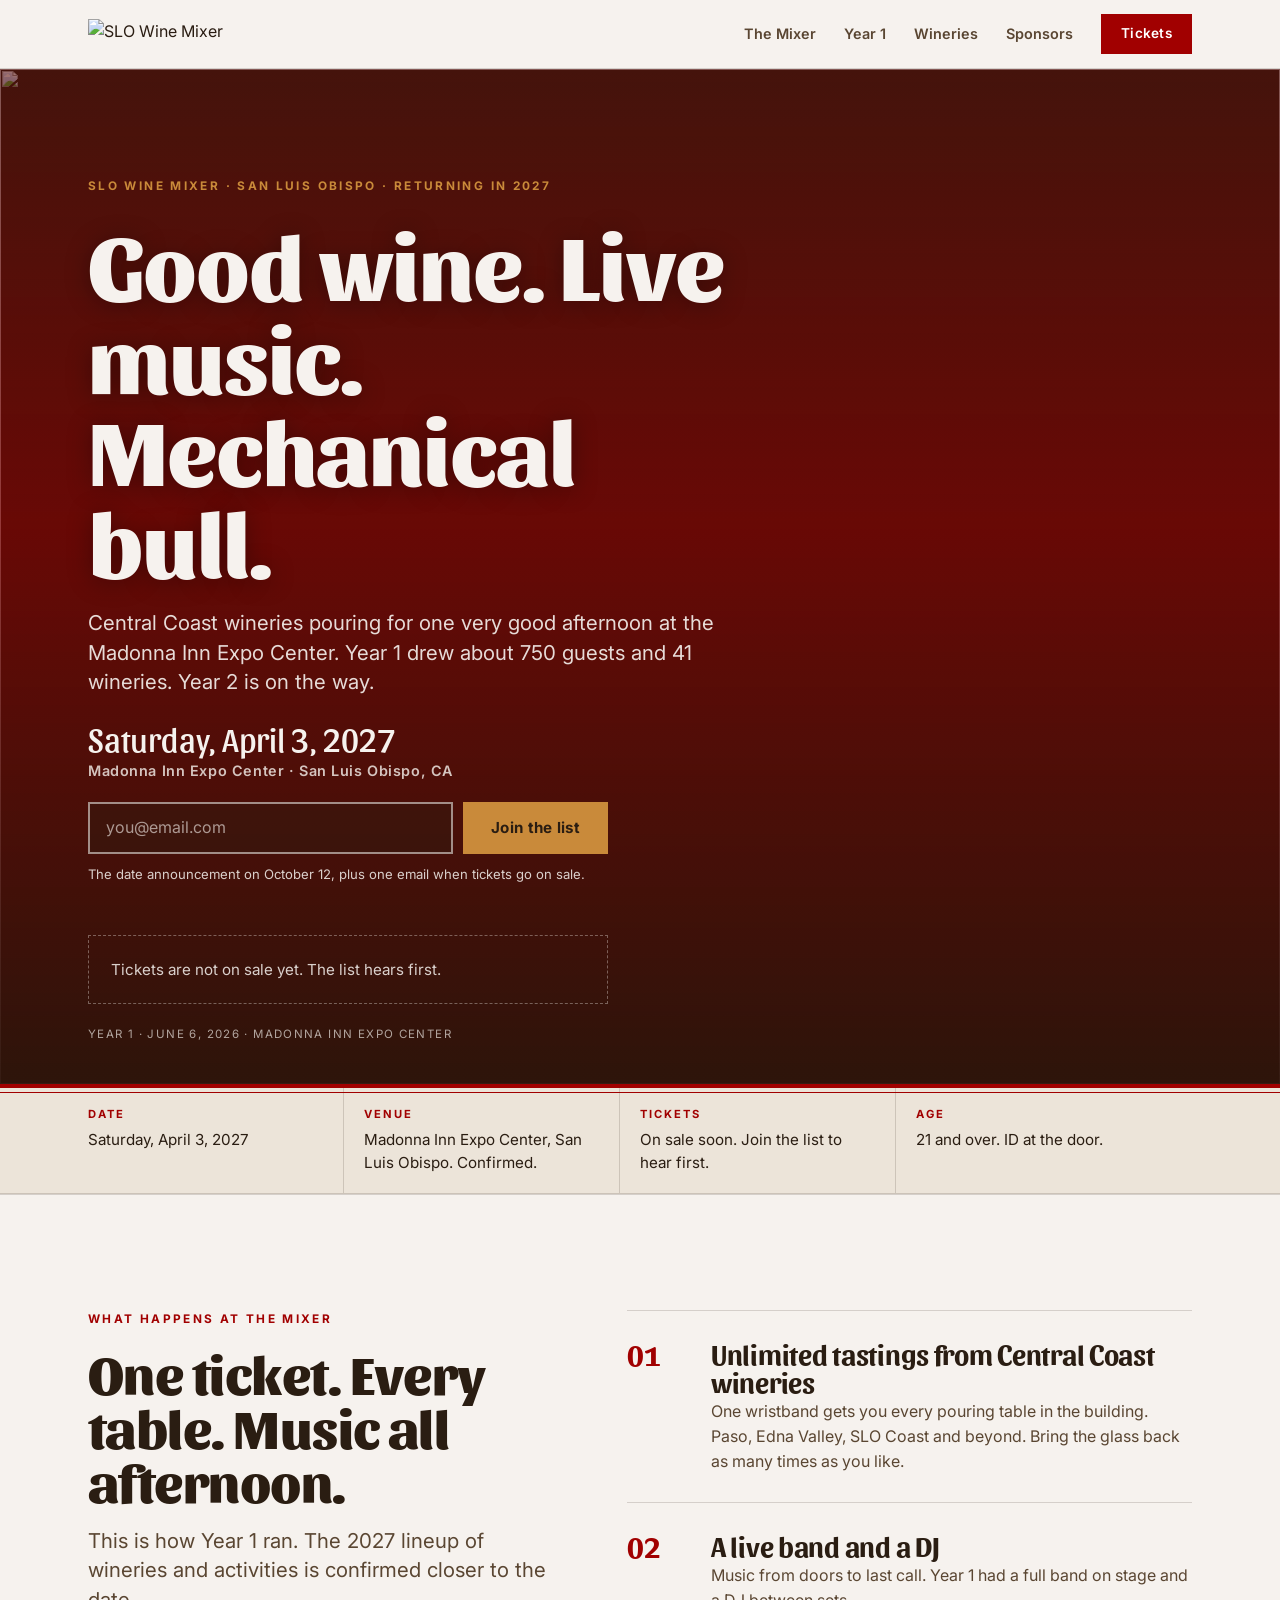
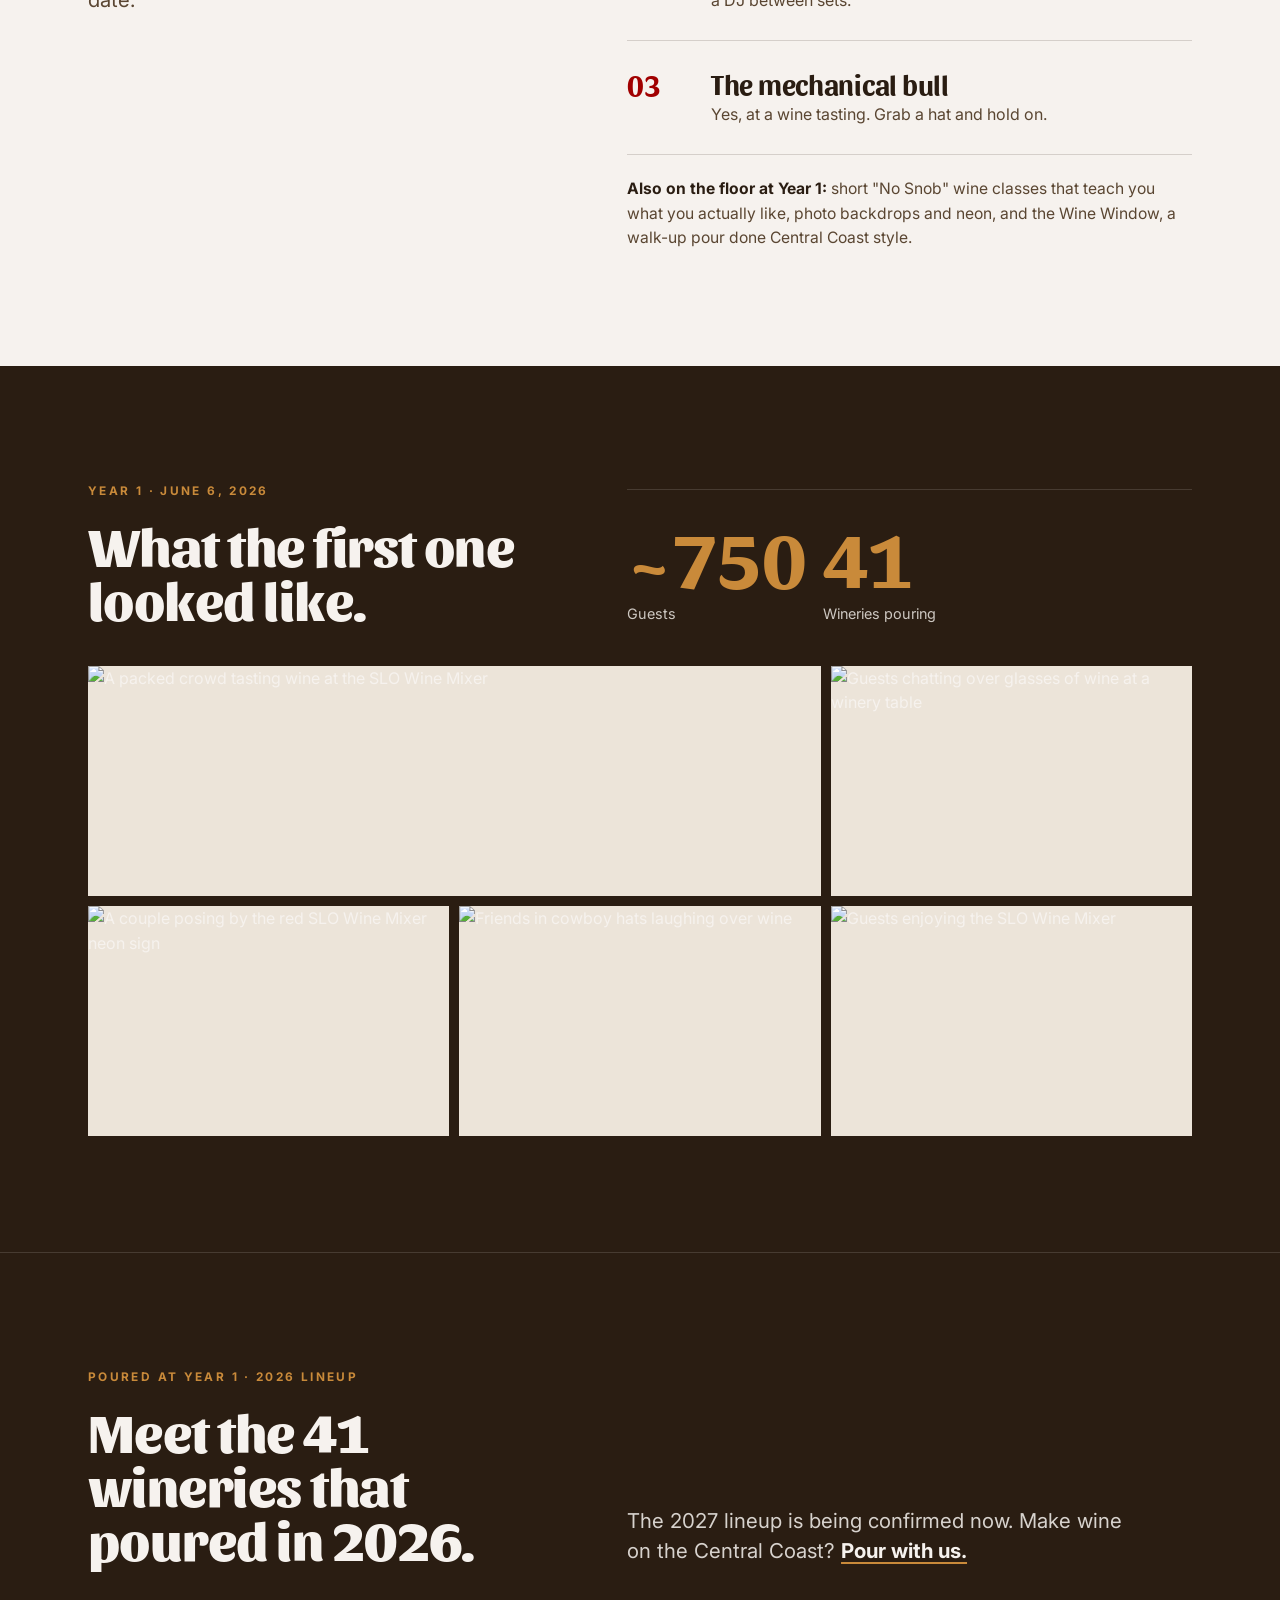
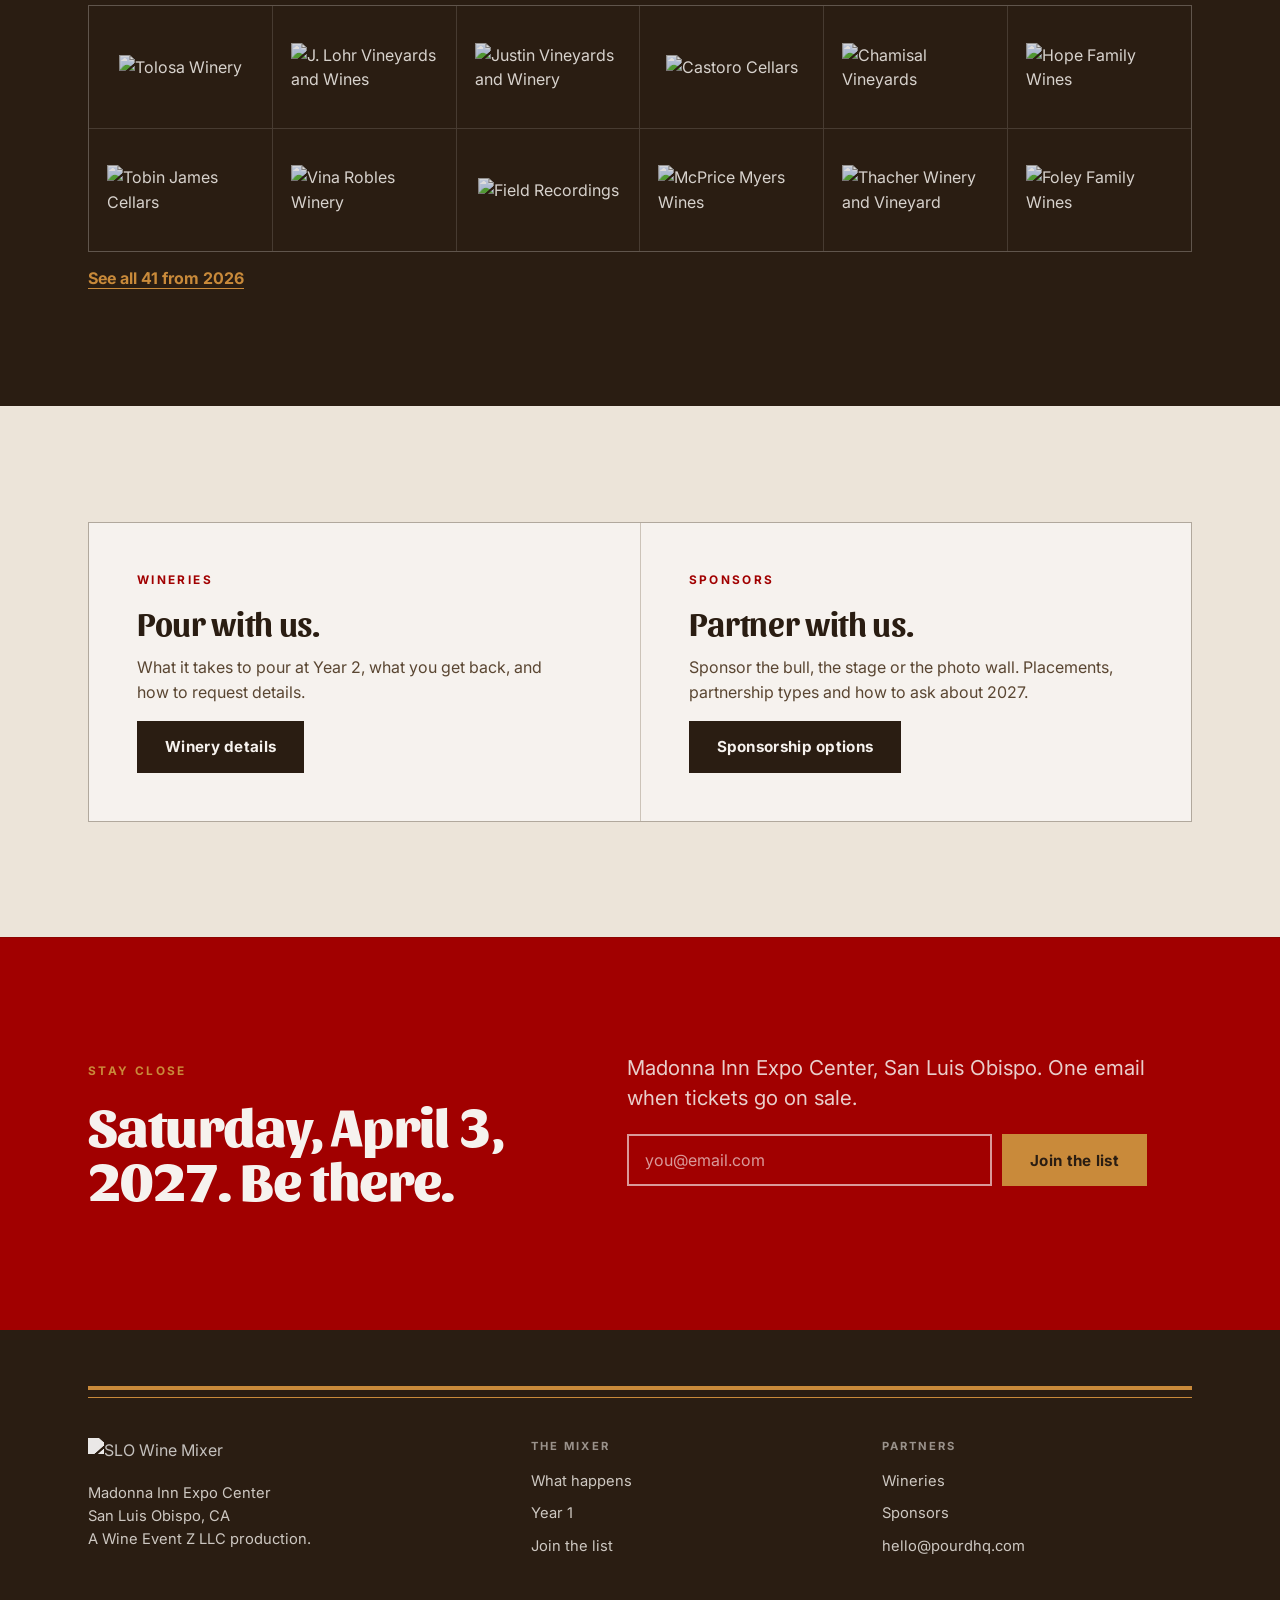
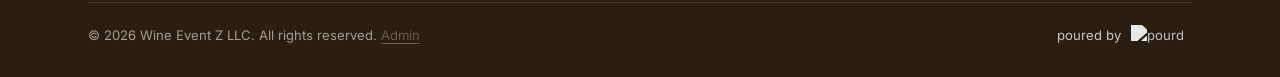
==== commit 90119400: "Logo wall on dark ground (winery marks are white PNGs)" ====
--- a/index.html
+++ b/index.html
@@ -128,16 +128,16 @@
   </section>
 
   <!-- Wineries who poured -->
-  <section class="section" aria-labelledby="poured-h">
+  <section class="section dark" aria-labelledby="poured-h">
     <div class="wrap">
       <div class="two" style="align-items:end">
         <header style="position:static">
           <span class="eyebrow">Poured at Year 1 · 2026 lineup</span>
           <h2 id="poured-h">Meet the 41 wineries that poured in 2026.</h2>
         </header>
-        <p class="lede">The 2027 lineup is being confirmed now. Make wine on the Central Coast? <a class="link" href="/wineries">Pour with us.</a></p>
-      </div>
-      <ul class="logo-wall" aria-label="Wineries that poured at Year 1, 2026">
+        <p class="lede">The 2027 lineup is being confirmed now. Make wine on the Central Coast? <a class="link on-dark" href="/wineries">Pour with us.</a></p>
+      </div>
+      <ul class="logo-wall on-dark" aria-label="Wineries that poured at Year 1, 2026">
         <li><img src="logos/tolosa-winery.png" alt="Tolosa Winery" loading="lazy" /></li>
         <li><img src="logos/j-lohr-vineyards-wines.png" alt="J. Lohr Vineyards and Wines" loading="lazy" /></li>
         <li><img src="logos/justin-vineyards-winery.png" alt="Justin Vineyards and Winery" loading="lazy" /></li>
@@ -153,7 +153,7 @@
       </ul>
       <details class="more-logos">
         <summary>See all 41 from 2026</summary>
-        <ul class="logo-wall" aria-label="The rest of the 2026 lineup">
+        <ul class="logo-wall on-dark" aria-label="The rest of the 2026 lineup">
           <li><img src="logos/bianchi-winery.png" alt="Bianchi Winery" loading="lazy" /></li>
           <li><img src="logos/derby-wine-estates.png" alt="Derby Wine Estates" loading="lazy" /></li>
           <li><img src="logos/le-vigne-winery.png" alt="Le Vigne Winery" loading="lazy" /></li>
--- a/styles.css
+++ b/styles.css
@@ -416,3 +416,11 @@
   .proof-strip.on-hero { background: rgba(42, 29, 18, 0.7); }
   .proof-strip.on-hero > div { border-bottom-color: rgba(246, 242, 238, 0.2); }
 }
+
+/* Logo wall lives on the dark ground: the winery marks are white PNGs. */
+.dark .more-logos summary { color: var(--gold); }
+.link.on-dark { color: var(--cream); }
+.dark .logo-wall .you { background: var(--ink); color: var(--gold); }
+.dark .logo-wall .you small { color: rgba(246,242,238,0.7); }
+.logo-wall.on-dark img { filter: none; opacity: 0.85; }
+.logo-wall.on-dark li:hover img { opacity: 1; }
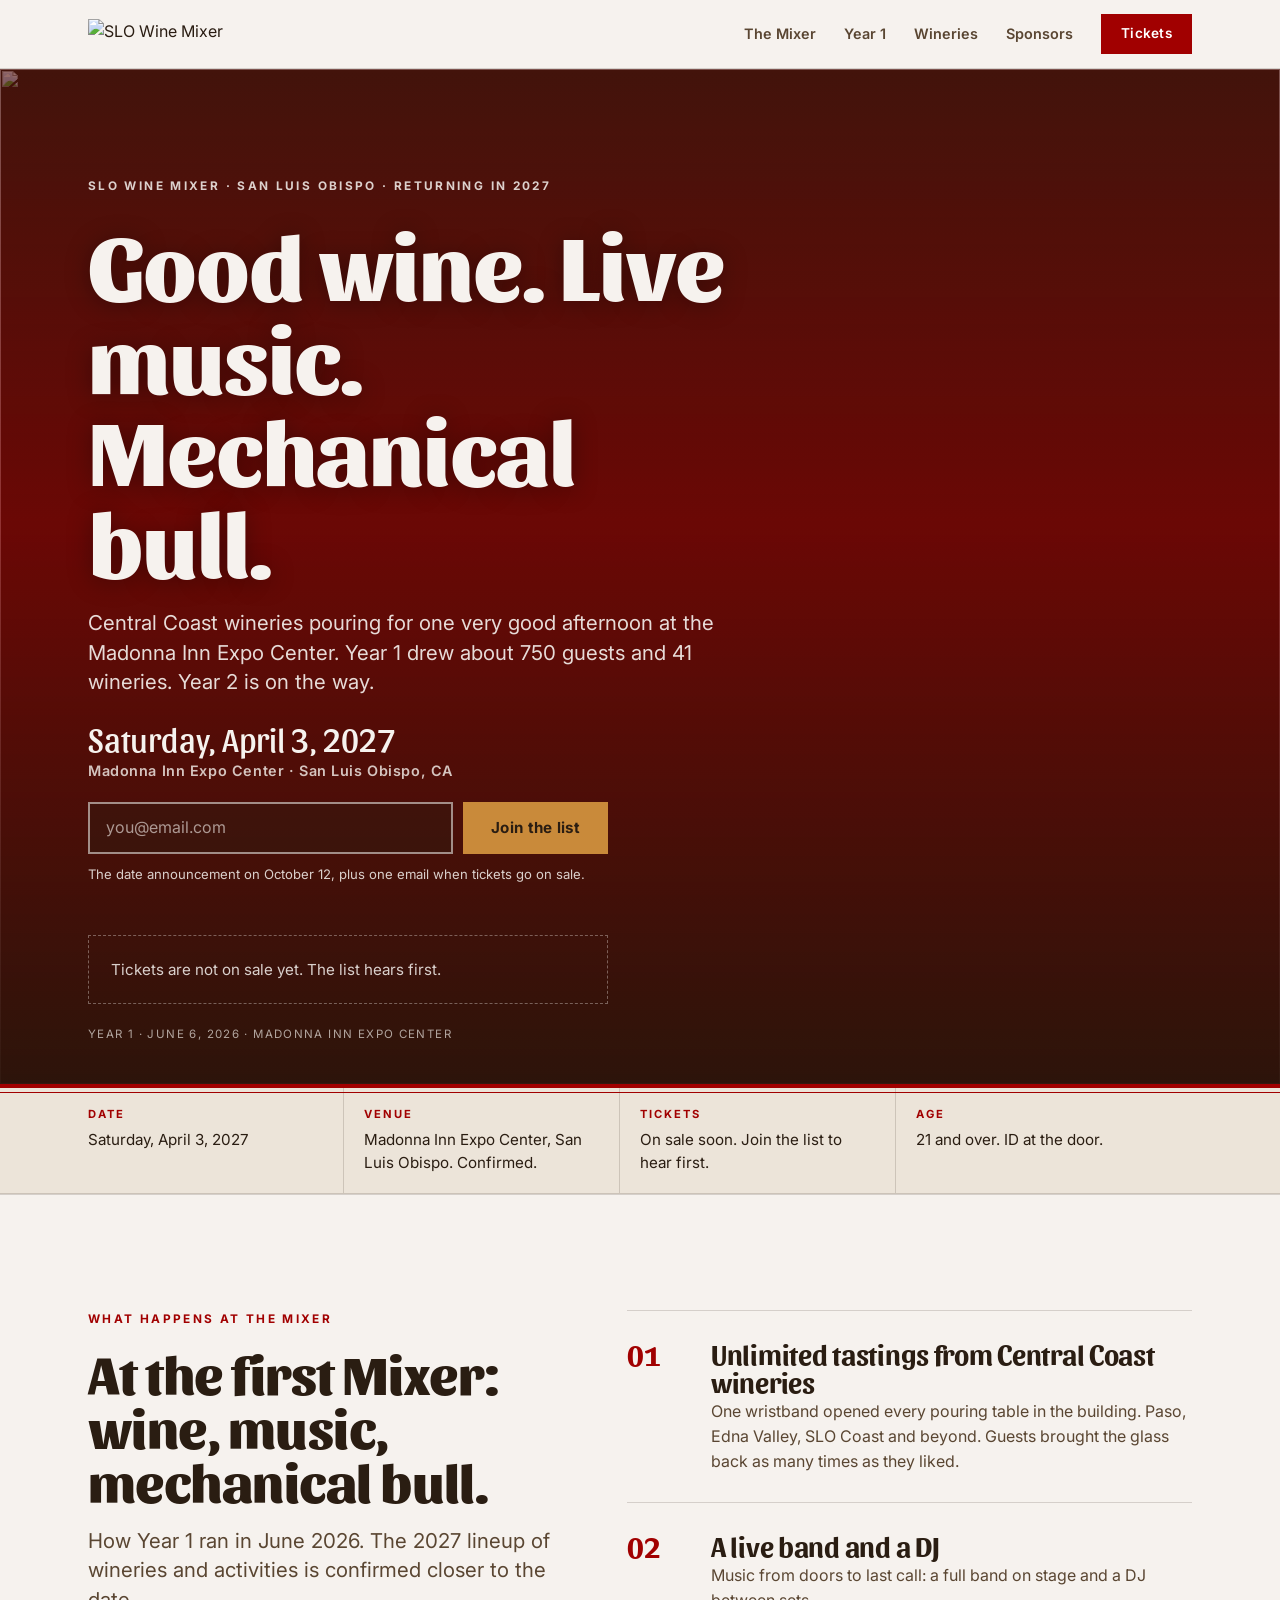
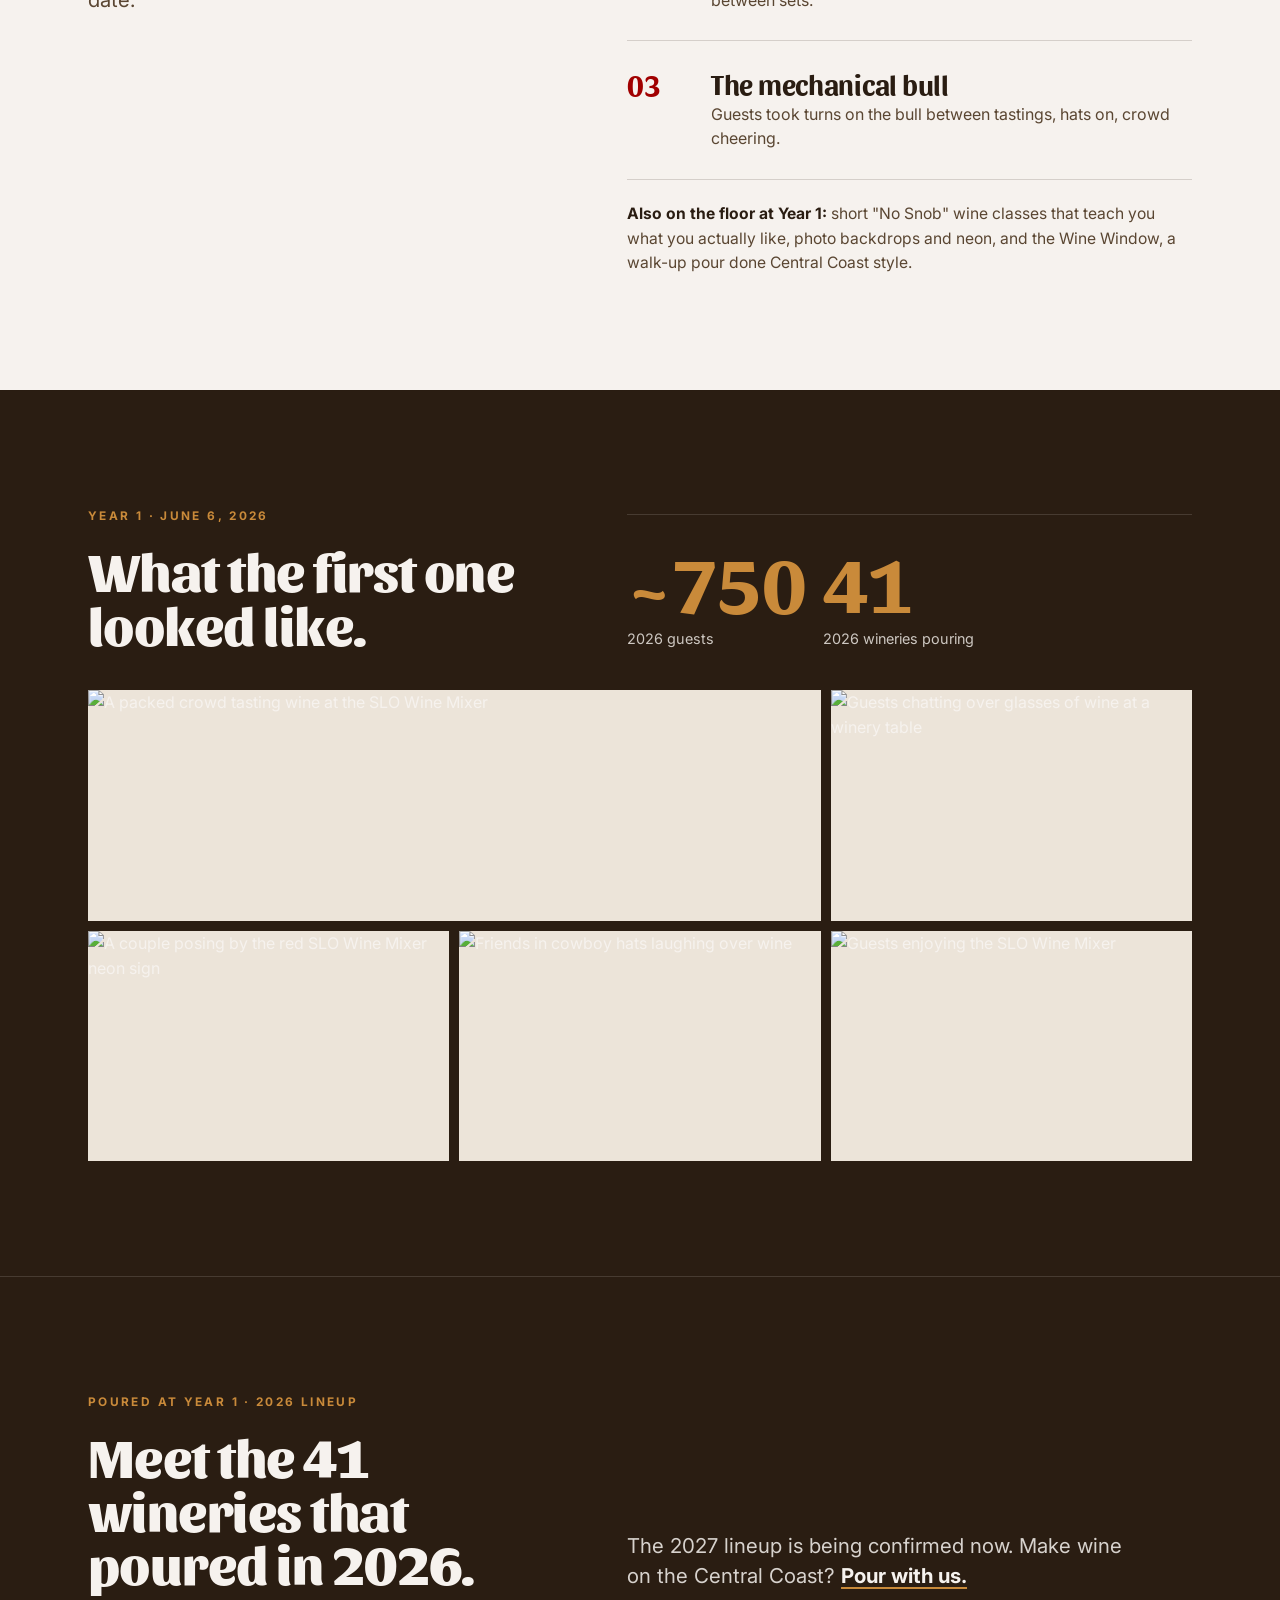
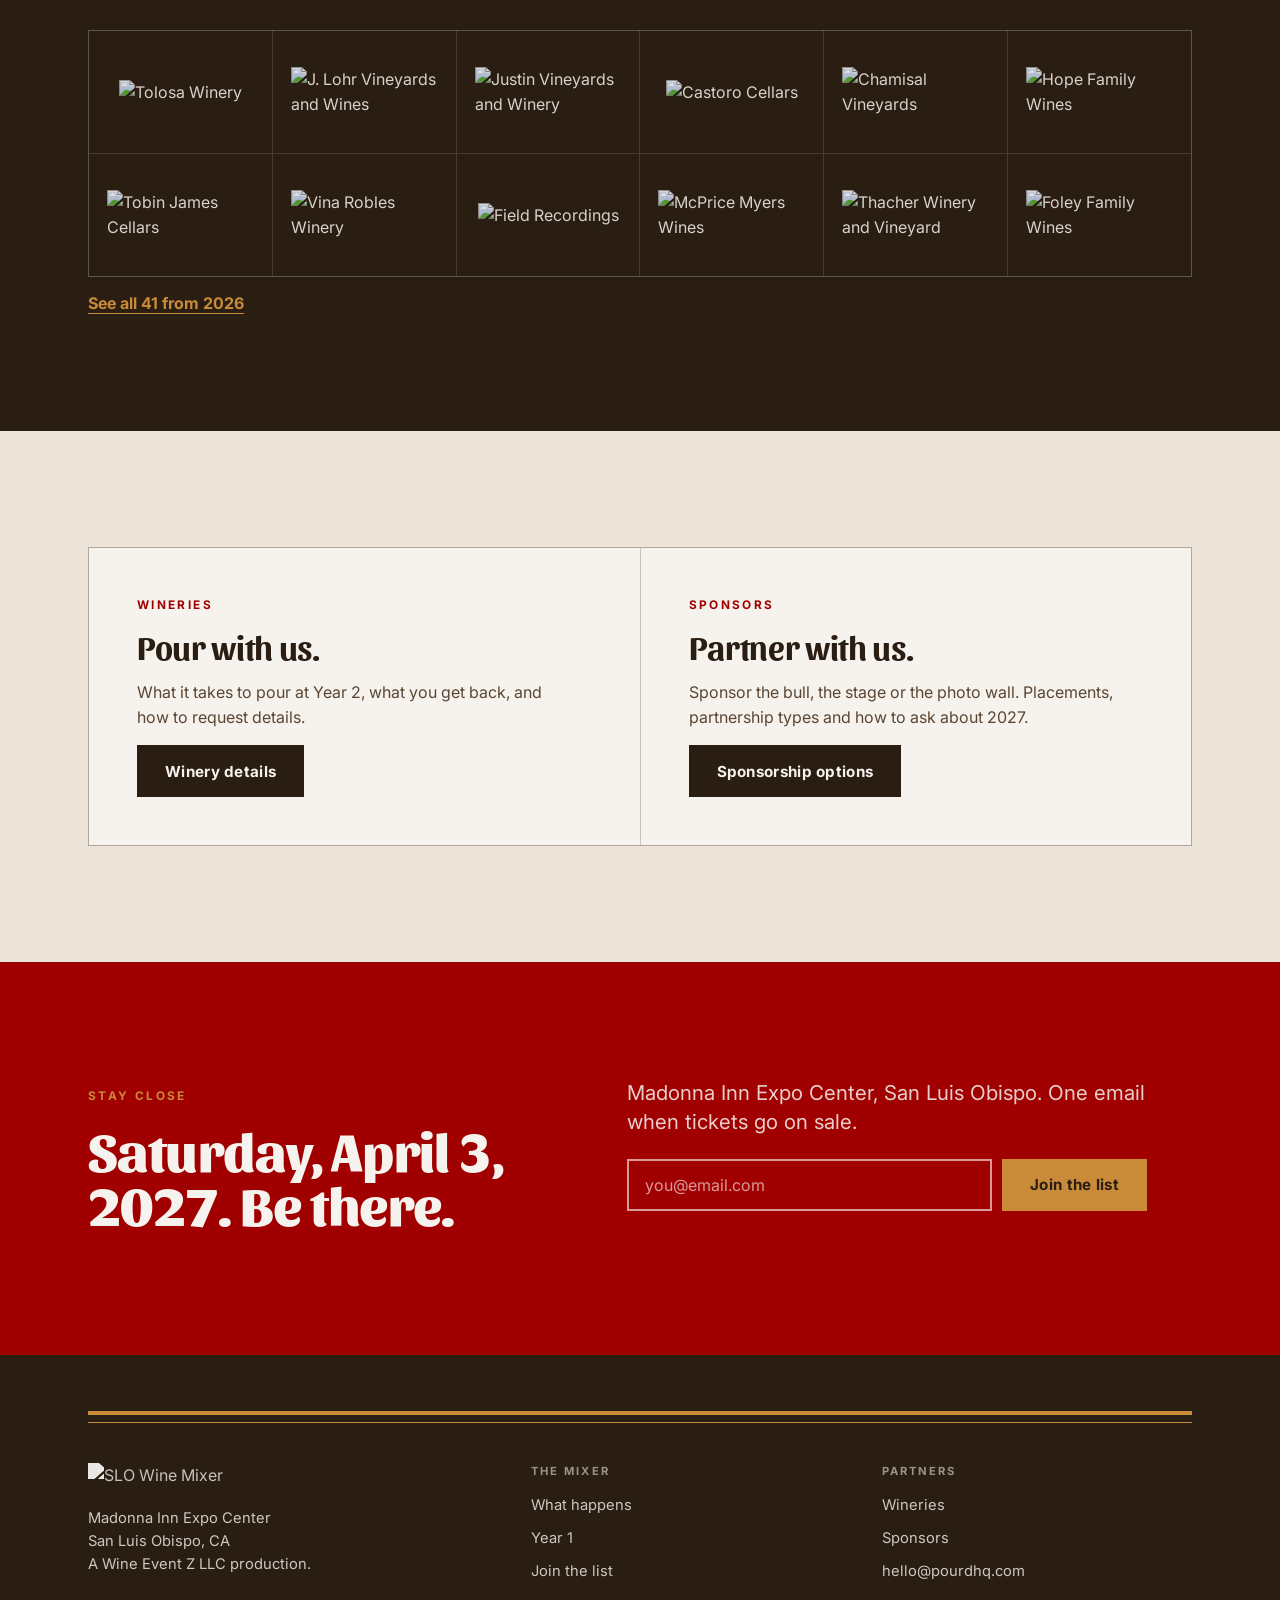
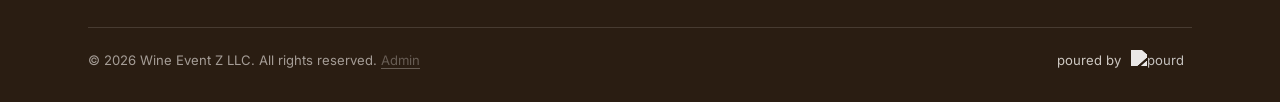
==== commit 5379aed9: "Copy and label fixes from review: 2026 vs 2027 labels, cream eyebrows, sponsor photo framing" ====
--- a/index.html
+++ b/index.html
@@ -89,14 +89,14 @@
       <div class="two">
         <header>
           <span class="eyebrow">What happens at the Mixer</span>
-          <h2 id="mixer-h">One ticket. Every table. Music all afternoon.</h2>
-          <p class="lede" style="margin-top:18px">This is how Year 1 ran. The 2027 lineup of wineries and activities is confirmed closer to the date.</p>
+          <h2 id="mixer-h">At the first Mixer: wine, music, mechanical bull.</h2>
+          <p class="lede" style="margin-top:18px">How Year 1 ran in June 2026. The 2027 lineup of wineries and activities is confirmed closer to the date.</p>
         </header>
         <div>
           <ol class="numbered big">
-            <li><b>01</b><div><h3>Unlimited tastings from Central Coast wineries</h3><p>One wristband gets you every pouring table in the building. Paso, Edna Valley, SLO Coast and beyond. Bring the glass back as many times as you like.</p></div></li>
-            <li><b>02</b><div><h3>A live band and a DJ</h3><p>Music from doors to last call. Year 1 had a full band on stage and a DJ between sets.</p></div></li>
-            <li><b>03</b><div><h3>The mechanical bull</h3><p>Yes, at a wine tasting. Grab a hat and hold on.</p></div></li>
+            <li><b>01</b><div><h3>Unlimited tastings from Central Coast wineries</h3><p>One wristband opened every pouring table in the building. Paso, Edna Valley, SLO Coast and beyond. Guests brought the glass back as many times as they liked.</p></div></li>
+            <li><b>02</b><div><h3>A live band and a DJ</h3><p>Music from doors to last call: a full band on stage and a DJ between sets.</p></div></li>
+            <li><b>03</b><div><h3>The mechanical bull</h3><p>Guests took turns on the bull between tastings, hats on, crowd cheering.</p></div></li>
           </ol>
           <p class="also"><b>Also on the floor at Year 1:</b> short "No Snob" wine classes that teach you what you actually like, photo backdrops and neon, and the Wine Window, a walk-up pour done Central Coast style.</p>
         </div>
@@ -113,8 +113,8 @@
           <h2 id="y1-h">What the first one looked like.</h2>
         </header>
         <div class="stats">
-          <div><b>~750</b><span>Guests</span></div>
-          <div><b>41</b><span>Wineries pouring</span></div>
+          <div><b>~750</b><span>2026 guests</span></div>
+          <div><b>41</b><span>2026 wineries pouring</span></div>
         </div>
       </div>
       <div class="gallery">
--- a/styles.css
+++ b/styles.css
@@ -424,3 +424,12 @@
 .dark .logo-wall .you small { color: rgba(246,242,238,0.7); }
 .logo-wall.on-dark img { filter: none; opacity: 0.85; }
 .logo-wall.on-dark li:hover img { opacity: 1; }
+
+/* Round 4: readability on the wash, strip labels, sponsor photo framing */
+.hero .eyebrow { color: rgba(246, 242, 238, 0.85); }
+.hero-wash { background:
+    linear-gradient(180deg, rgba(42, 20, 10, 0.4) 0%, rgba(122, 0, 0, 0.6) 45%, rgba(42, 20, 10, 0.94) 100%),
+    rgba(161, 0, 0, 0.35); }
+.hero-bg-right { object-position: 78% center; }
+.proof-strip.three { grid-template-columns: repeat(3, minmax(0, 1fr)); }
+@media (max-width: 960px) { .proof-strip.three { grid-template-columns: 1fr; } .proof-strip.three > div { border-right: 0; margin-right: 0; border-bottom: 1px solid rgba(246,242,238,0.2); } .proof-strip.three > div:last-child { border-bottom: 0; } }
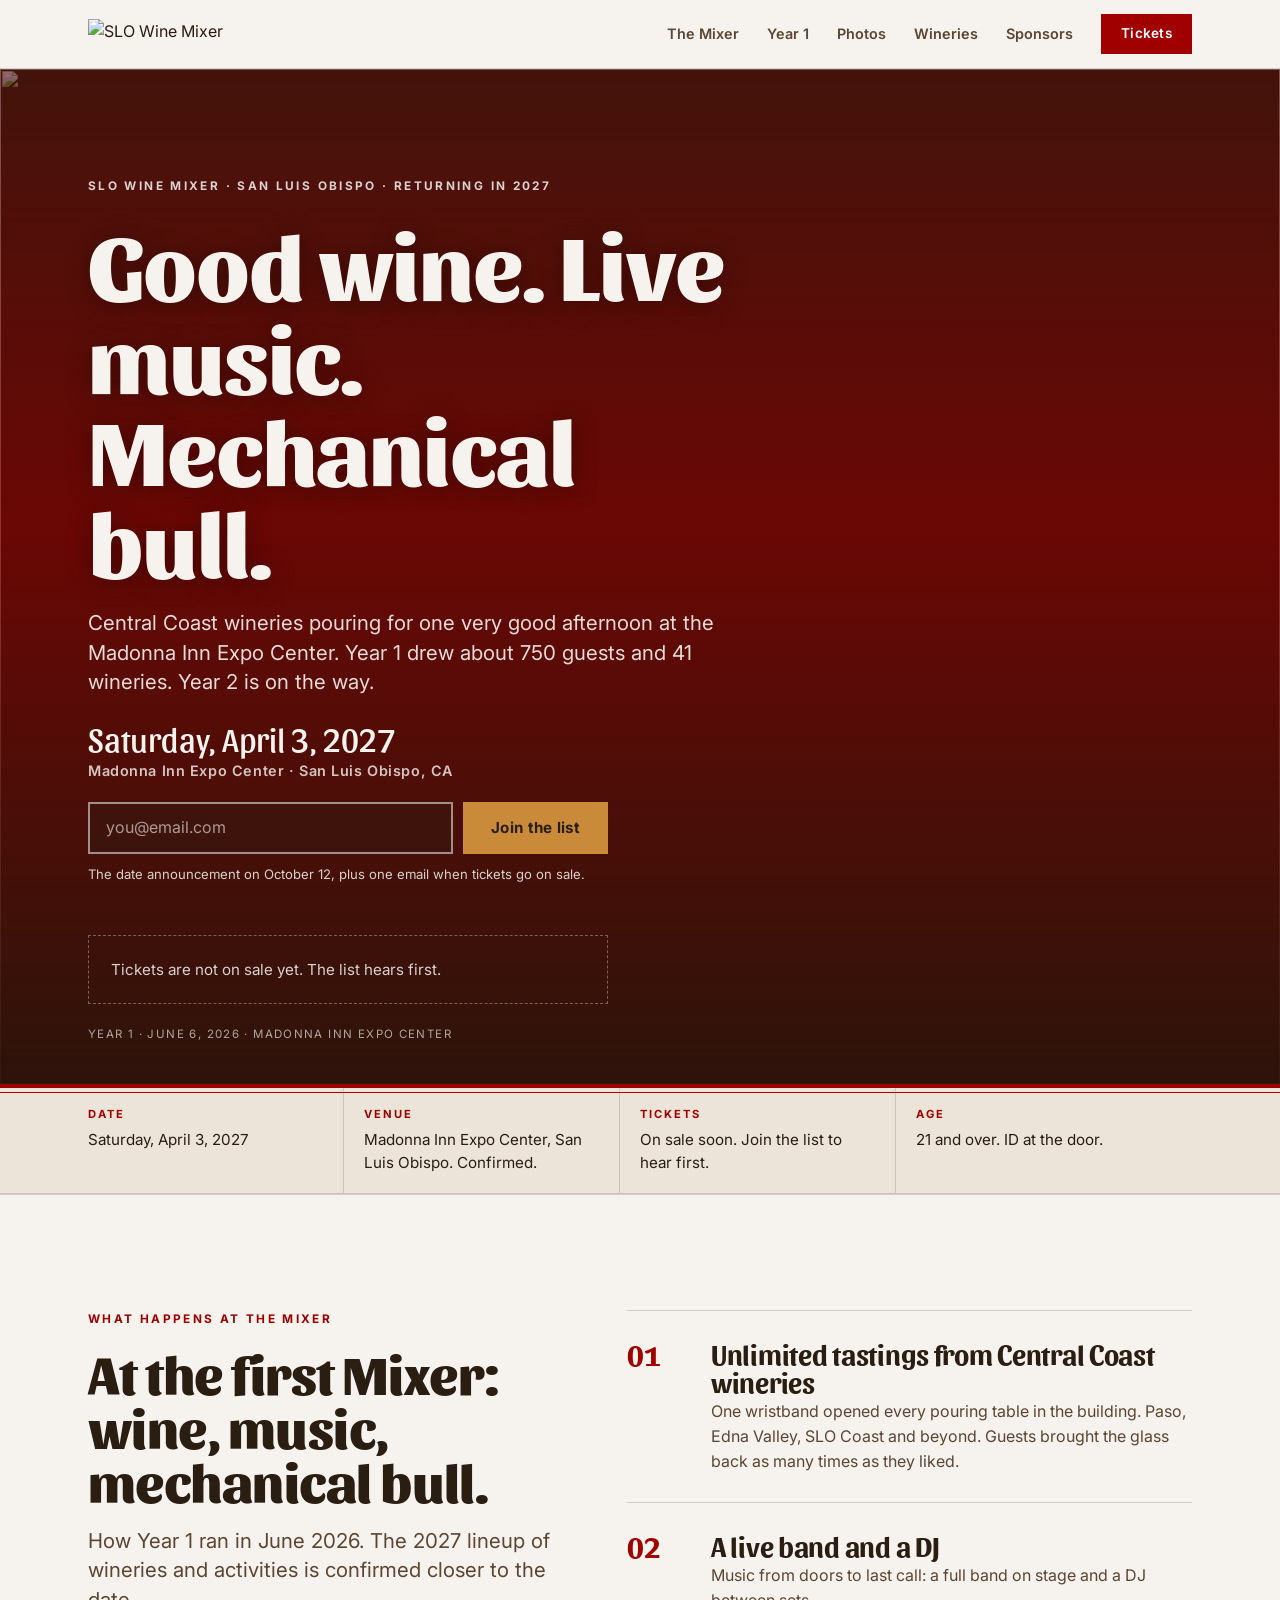
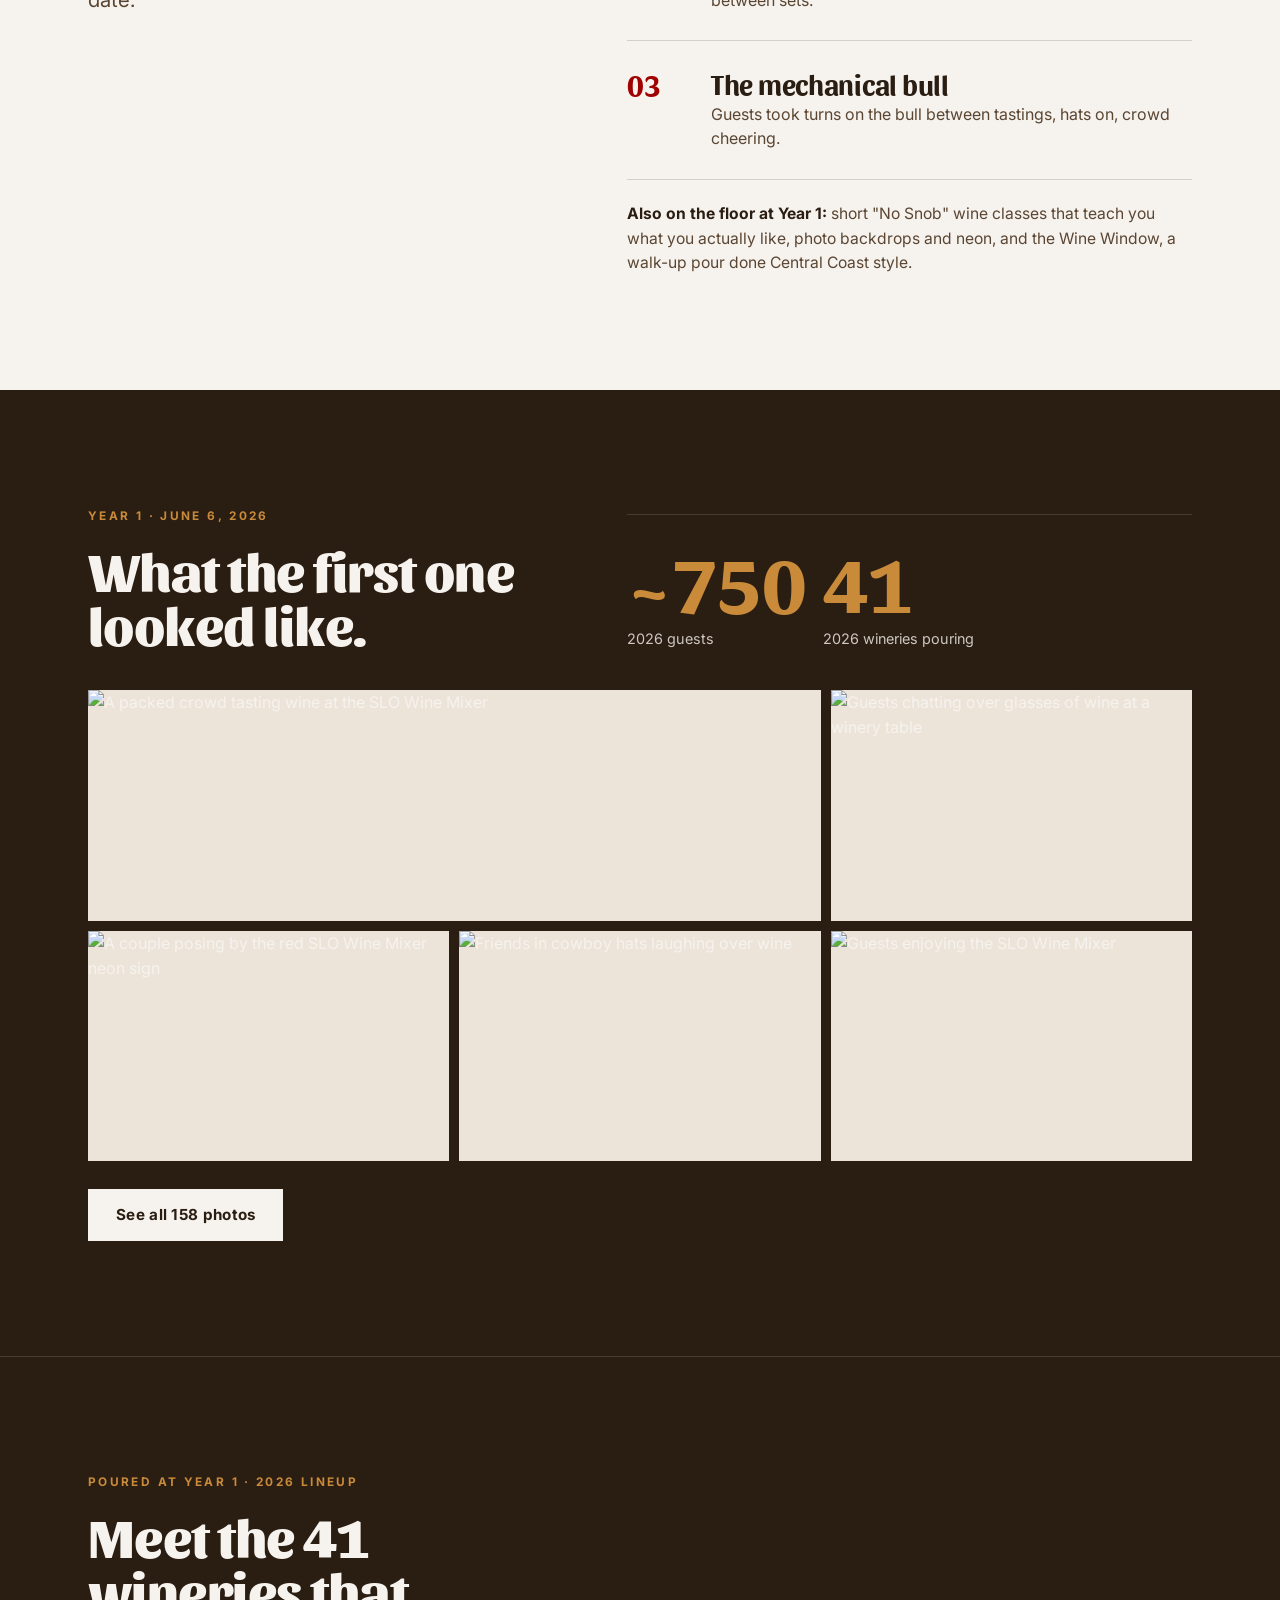
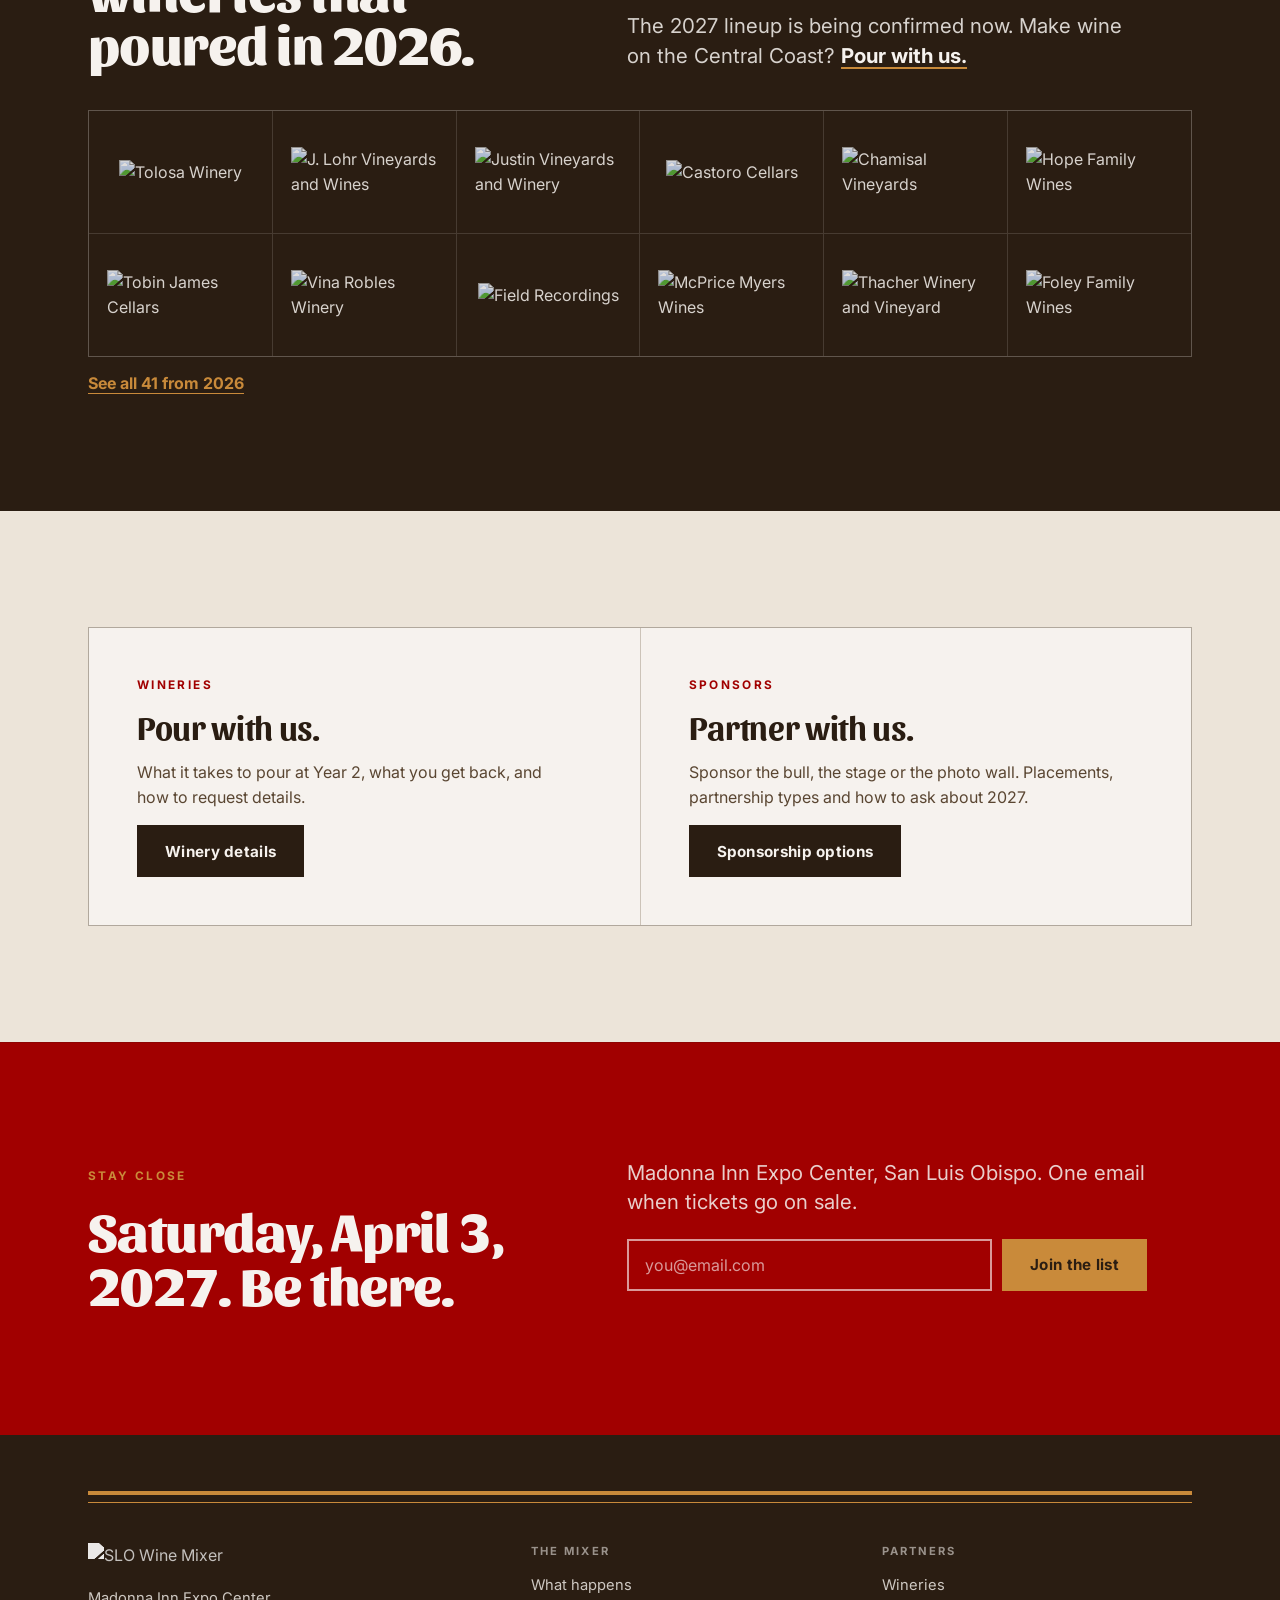
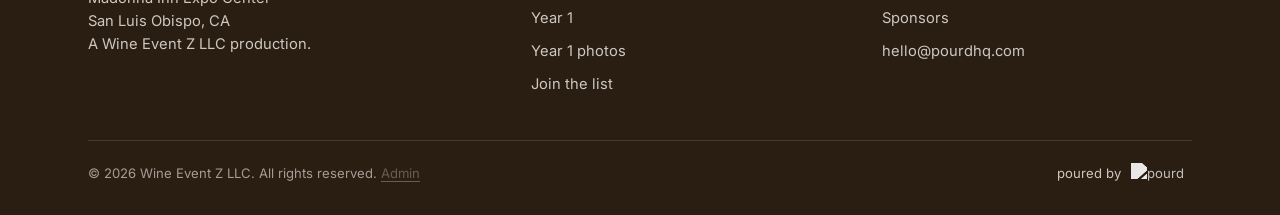
==== commit 4160927e: "Year 1 photos: /photos gallery, lightbox, home hero slideshow" ====
--- a/index.html
+++ b/index.html
@@ -23,6 +23,7 @@
     <nav class="nav-links" id="navLinks" aria-label="Primary">
       <a href="#mixer">The Mixer</a>
       <a href="#year-1">Year 1</a>
+      <a href="/photos">Photos</a>
       <a href="/wineries">Wineries</a>
       <a href="/sponsors">Sponsors</a>
       <a href="#list" class="btn red" data-before-reveal>Get the date</a>
@@ -37,6 +38,11 @@
   <!-- Opening: full-bleed photo with the red wash -->
   <section class="hero" aria-labelledby="open-h">
     <img class="hero-bg" src="assets/DSCF2495.jpg" alt="" fetchpriority="high" />
+    <img class="hero-bg" data-slide data-src="photos/attendees/dscf2857.jpg" alt="" />
+    <img class="hero-bg" data-slide data-src="photos/way-out-west/dscf2789.jpg" alt="" />
+    <img class="hero-bg" data-slide data-src="photos/event/dscf2447.jpg" alt="" />
+    <img class="hero-bg" data-slide data-src="photos/event/dscf2982.jpg" alt="" />
+    <img class="hero-bg" data-slide data-src="photos/event/dscf2456.jpg" alt="" />
     <div class="hero-wash" aria-hidden="true"></div>
     <div class="wrap hero-inner">
       <span class="eyebrow">SLO Wine Mixer · San Luis Obispo · Returning in 2027</span>
@@ -124,6 +130,7 @@
         <a href="assets/DSCF2441.jpg" class="c2" target="_blank" rel="noopener"><img src="assets/DSCF2441-sm.jpg" alt="Friends in cowboy hats laughing over wine" loading="lazy" /></a>
         <a href="assets/DSCF2969.jpg" class="c2" target="_blank" rel="noopener"><img src="assets/DSCF2969-sm.jpg" alt="Guests enjoying the SLO Wine Mixer" loading="lazy" /></a>
       </div>
+      <p class="year1-more"><a href="/photos" class="btn">See all 158 photos</a></p>
     </div>
   </section>
 
@@ -244,6 +251,7 @@
         <b>The Mixer</b>
         <a href="#mixer">What happens</a>
         <a href="#year-1">Year 1</a>
+        <a href="/photos">Year 1 photos</a>
         <a href="#list">Join the list</a>
       </nav>
       <nav class="foot-nav" aria-label="Partners">
--- a/styles.css
+++ b/styles.css
@@ -433,3 +433,74 @@
 .hero-bg-right { object-position: 78% center; }
 .proof-strip.three { grid-template-columns: repeat(3, minmax(0, 1fr)); }
 @media (max-width: 960px) { .proof-strip.three { grid-template-columns: 1fr; } .proof-strip.three > div { border-right: 0; margin-right: 0; border-bottom: 1px solid rgba(246,242,238,0.2); } .proof-strip.three > div:last-child { border-bottom: 0; } }
+
+/* =====================================================================
+   Photos page: jump row, photo grid, lightbox, hero slideshow.
+   ===================================================================== */
+
+/* Jump row: five links to the groups below the hero */
+.photo-jump { padding-block: 20px; border-top: 4px solid var(--red); }
+.jump-row { display: flex; flex-wrap: wrap; gap: 10px 28px; }
+.jump-row a { font-size: 0.85rem; font-weight: 700; color: var(--ink-soft); padding: 4px 0; border-bottom: 2px solid transparent; }
+.jump-row a:hover { color: var(--red); border-bottom-color: var(--gold); }
+
+/* Photo group sections */
+.photo-section .eyebrow { margin-bottom: 10px; }
+.photo-section h2 { margin-bottom: 0; }
+.photo-grid {
+  display: grid; grid-template-columns: repeat(4, minmax(0, 1fr)); gap: 10px;
+  margin-top: 32px;
+}
+.photo-grid a { display: block; aspect-ratio: 3 / 2; overflow: hidden; background: var(--cream-2); cursor: zoom-in; }
+.dark .photo-grid a { background: rgba(246, 242, 238, 0.1); }
+.photo-grid img { width: 100%; height: 100%; object-fit: cover; }
+
+@media (max-width: 960px) {
+  .photo-grid { grid-template-columns: repeat(3, minmax(0, 1fr)); }
+}
+@media (max-width: 680px) {
+  .photo-grid { grid-template-columns: repeat(2, minmax(0, 1fr)); }
+}
+
+/* Lightbox overlay */
+.lightbox {
+  position: fixed; inset: 0; z-index: 200;
+  background: rgba(42, 29, 18, 0.96);
+  display: flex; flex-direction: column; align-items: center; justify-content: center;
+  padding: env(safe-area-inset-top) 0 env(safe-area-inset-bottom);
+}
+.lightbox[hidden] { display: none !important; }
+.lightbox-stage { position: relative; width: 100%; height: 100%; display: flex; align-items: center; justify-content: center; padding: 60px 70px; }
+.lightbox-img { max-width: 100%; max-height: 100%; width: auto; height: auto; object-fit: contain; user-select: none; }
+.lightbox-cap {
+  position: absolute; left: 0; right: 0; bottom: 18px; text-align: center;
+  font-size: 0.85rem; color: rgba(246, 242, 238, 0.8); letter-spacing: 0.02em;
+  padding: 0 16px;
+}
+.lightbox-close, .lightbox-prev, .lightbox-next {
+  position: absolute; background: transparent; border: 2px solid rgba(246, 242, 238, 0.4); color: var(--cream);
+  width: 48px; height: 48px; display: flex; align-items: center; justify-content: center;
+  font-size: 1.4rem; line-height: 1; cursor: pointer; transition: background 0.15s, border-color 0.15s;
+}
+.lightbox-close:hover, .lightbox-prev:hover, .lightbox-next:hover { background: rgba(246, 242, 238, 0.15); border-color: var(--cream); }
+.lightbox-close { top: 14px; right: 14px; }
+.lightbox-prev { left: 10px; top: 50%; transform: translateY(-50%); }
+.lightbox-next { right: 10px; top: 50%; transform: translateY(-50%); }
+@media (max-width: 680px) {
+  .lightbox-stage { padding: 40px 16px 90px; }
+  .lightbox-prev, .lightbox-next { width: 42px; height: 42px; }
+  .lightbox-prev { left: 4px; }
+  .lightbox-next { right: 4px; }
+}
+
+/* Hero slideshow: extra slides stack on top of the base image, crossfading */
+.hero-bg[data-slide] { opacity: 0; transition: opacity 1.4s ease; }
+.hero-bg[data-slide].is-active { opacity: 1; }
+@media (prefers-reduced-motion: reduce) {
+  .hero-bg[data-slide] { display: none; }
+}
+
+/* "See all photos" button on the dark Year 1 section */
+.year1-more { margin-top: 28px; }
+.dark .btn:not(.red):not(.gold):not(.ghost) { border-color: var(--cream); background: var(--cream); color: var(--ink); }
+.dark .btn:not(.red):not(.gold):not(.ghost):hover { background: var(--gold); border-color: var(--gold); color: var(--ink); }
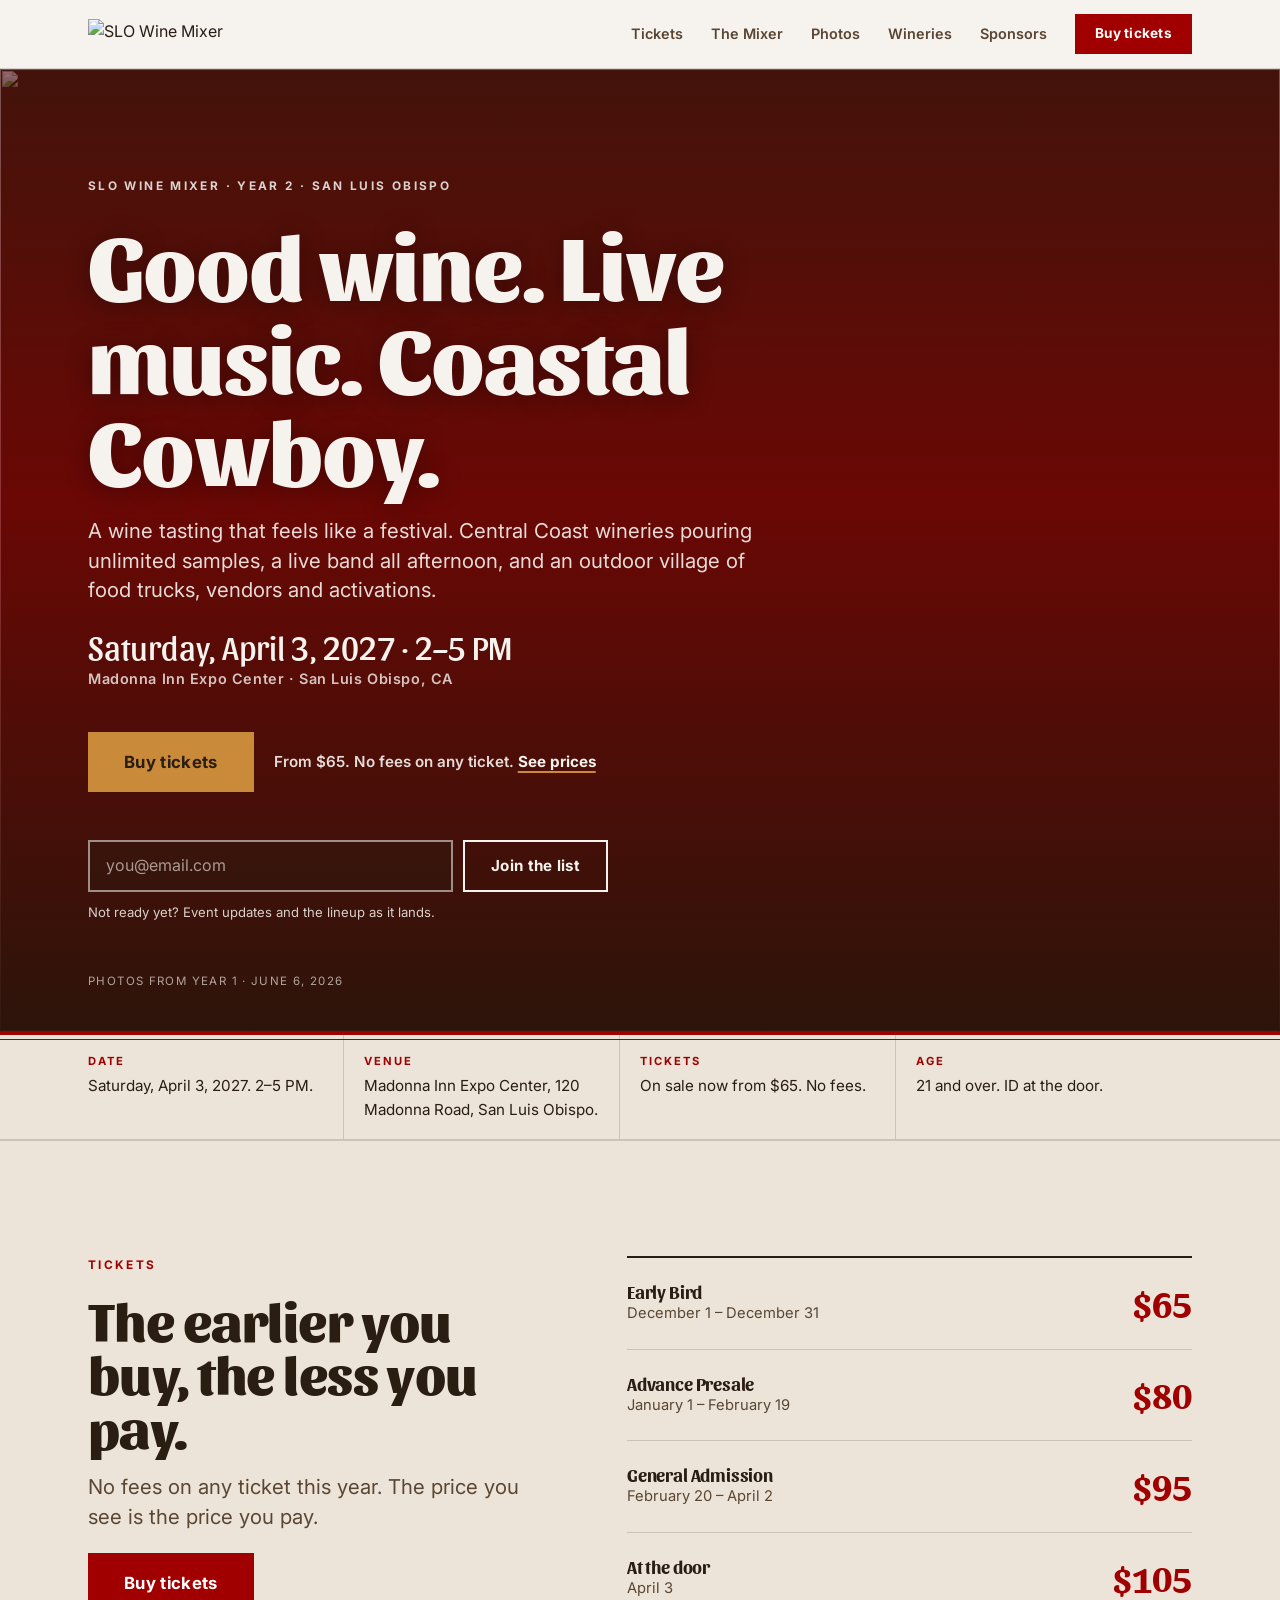
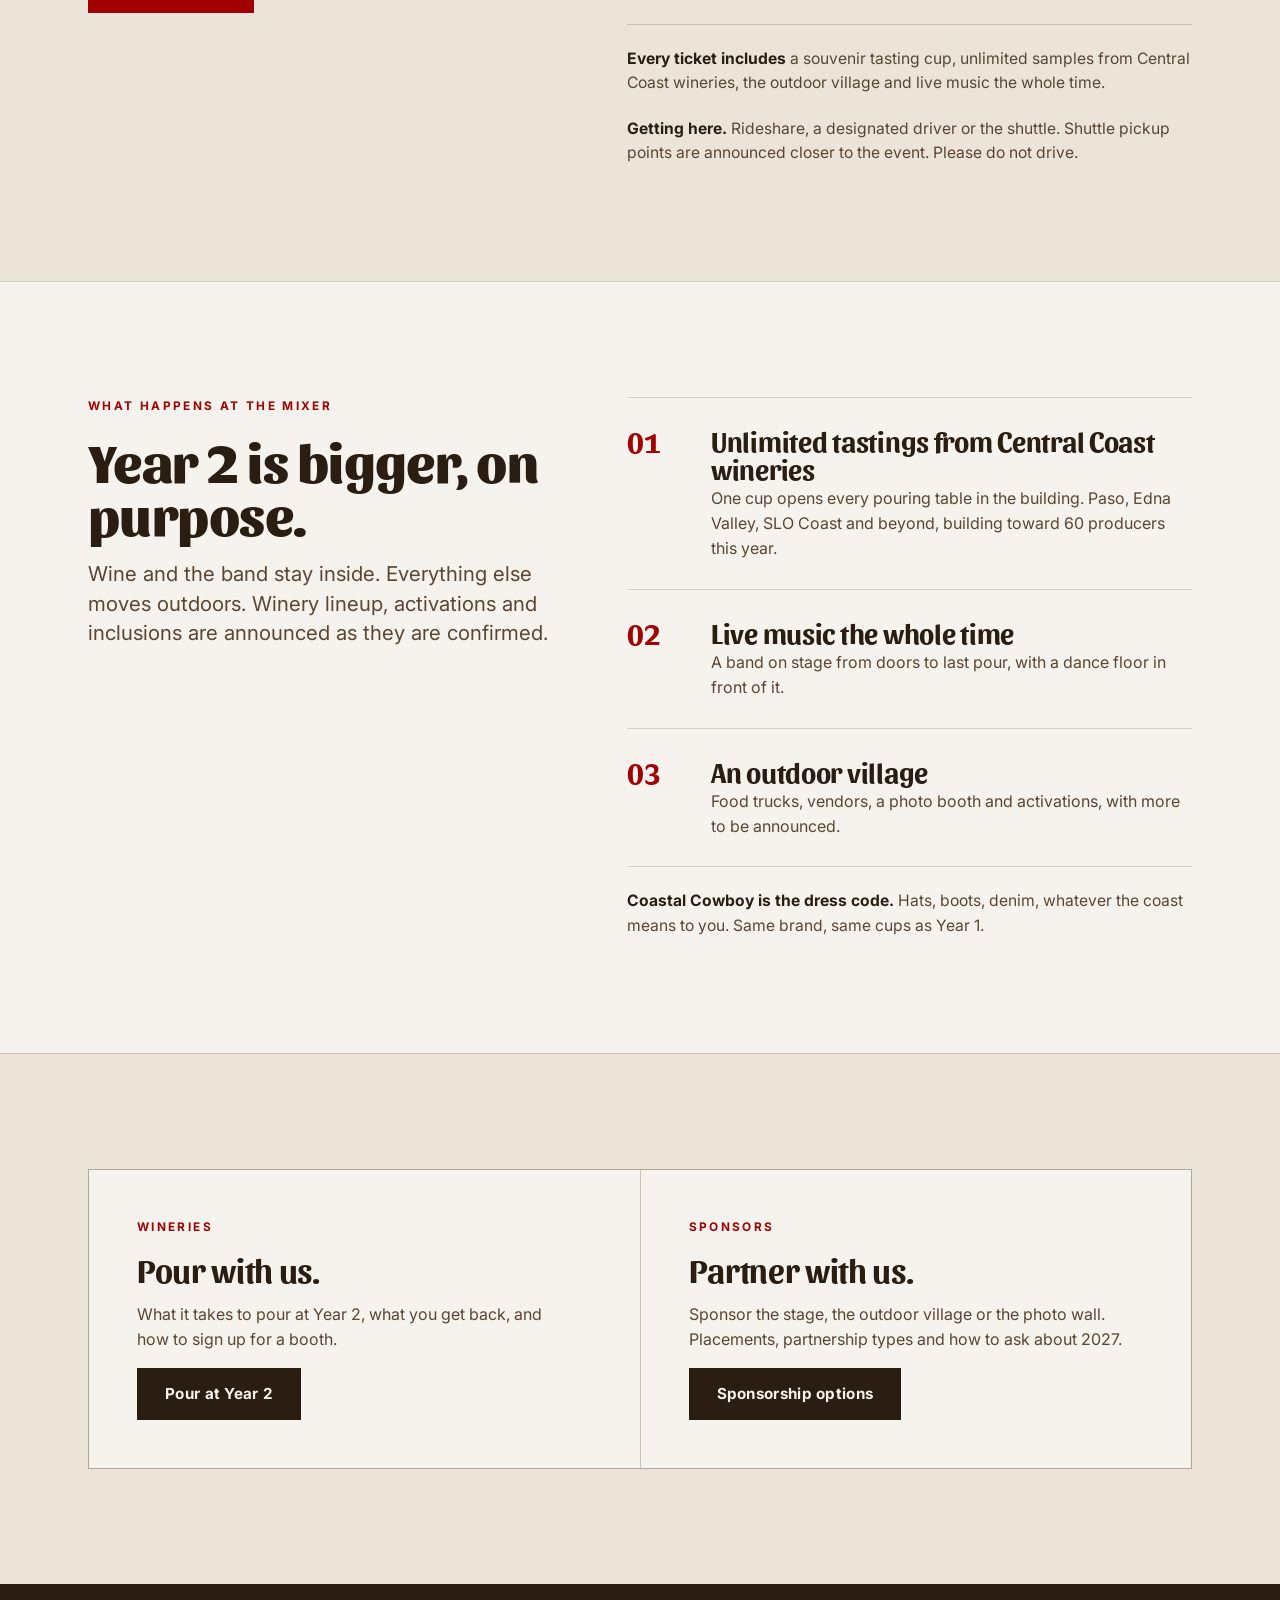
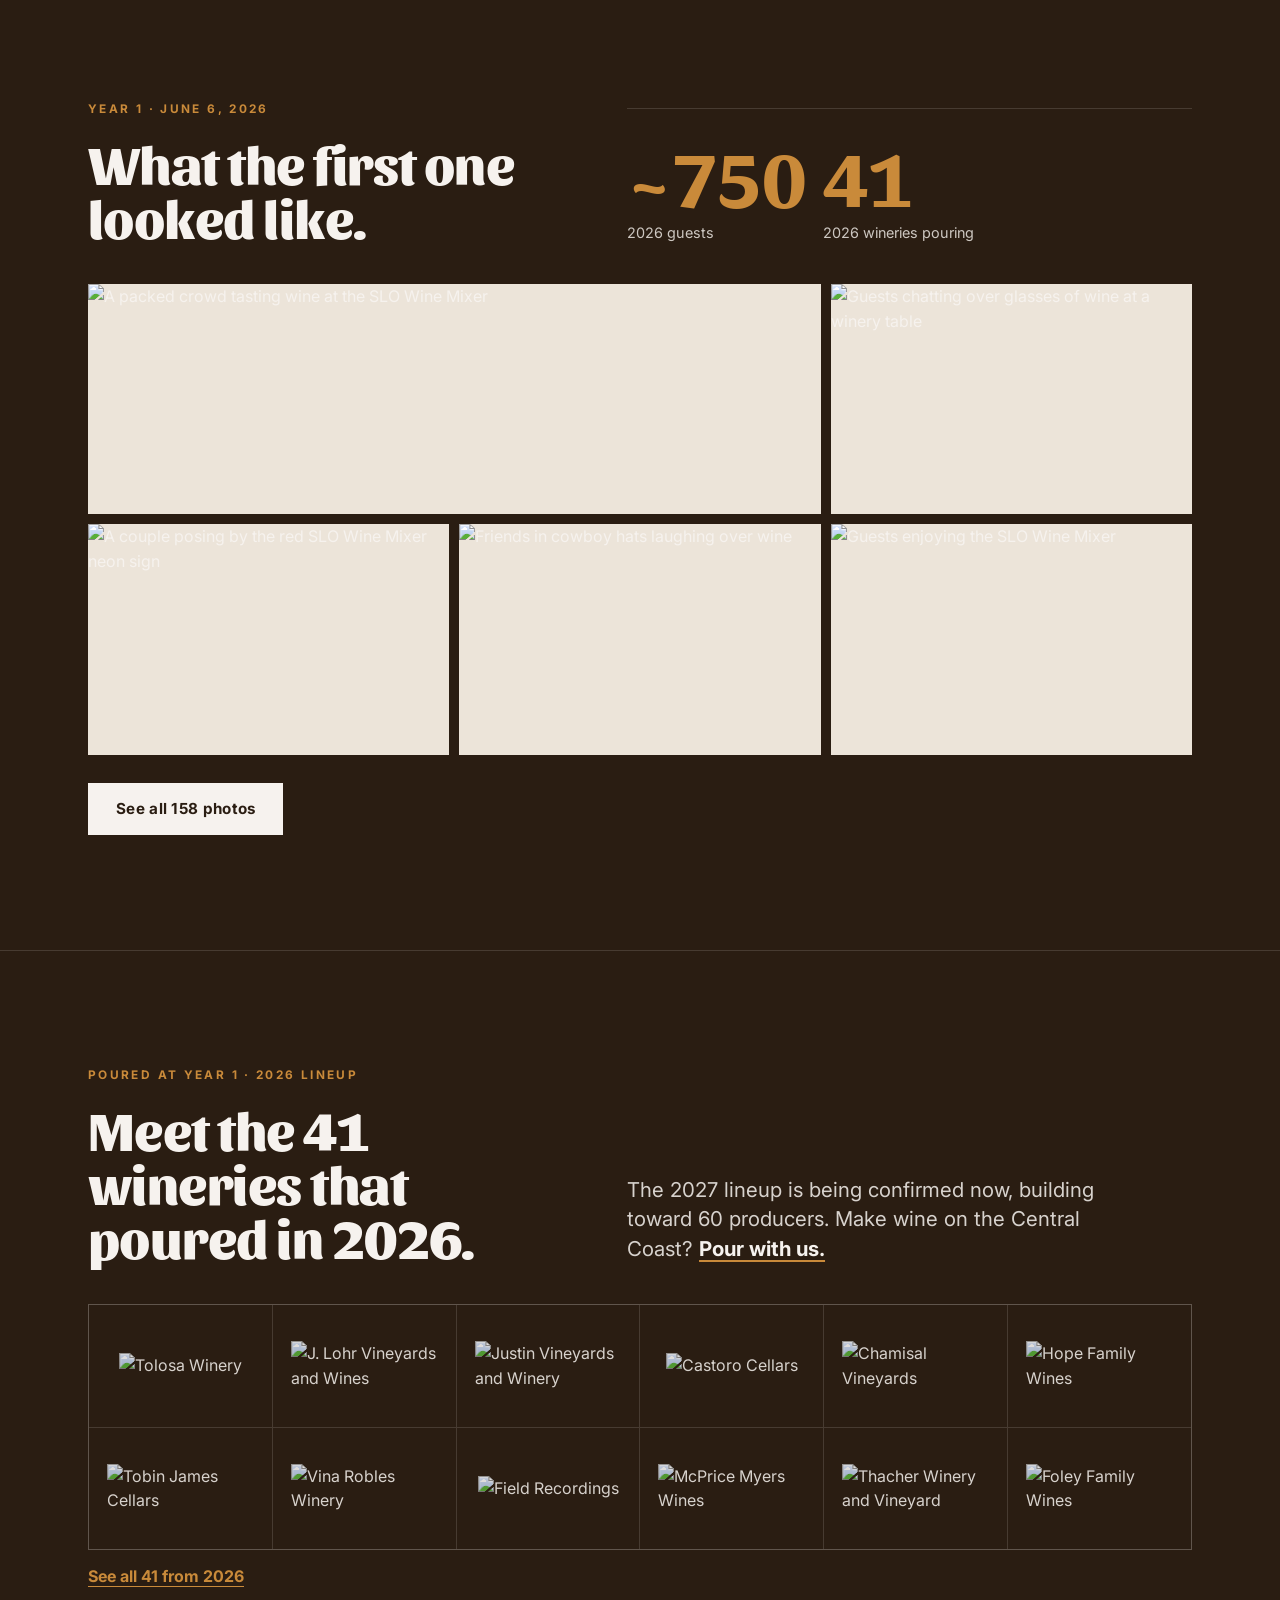
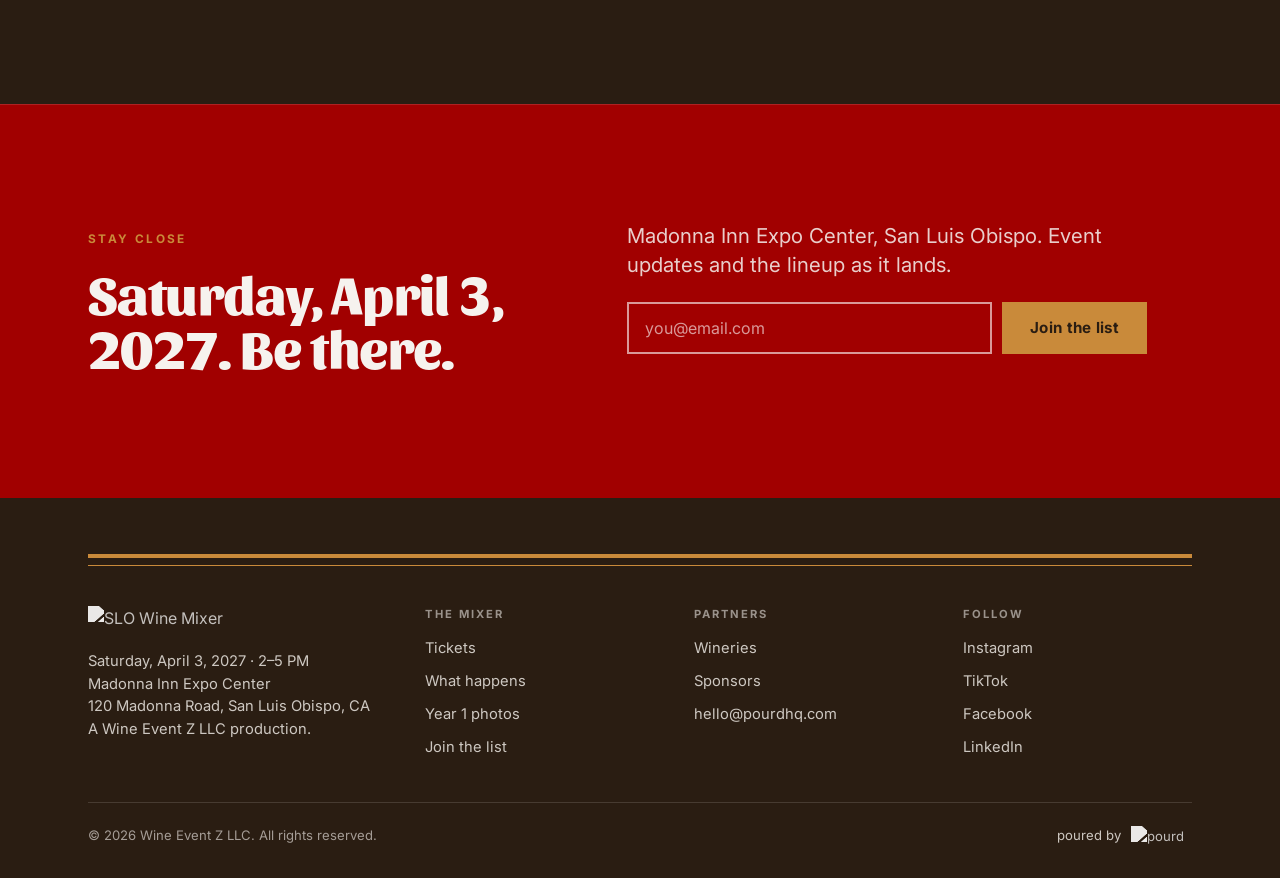
==== commit 9e71d7dc: "Launch prep: 805 Tix ticket modal, pourd winery signup, sponsor form, Year 2 copy - Buy tickets butt" ====
--- a/index.html
+++ b/index.html
@@ -3,17 +3,20 @@
 <head>
 <meta charset="UTF-8" />
 <meta name="viewport" content="width=device-width, initial-scale=1.0" />
-<title>SLO Wine Mixer · Year 2 · San Luis Obispo</title>
-<meta name="description" content="The SLO Wine Mixer returns to San Luis Obispo in 2027. Central Coast wineries, live music, a mechanical bull. The Year 2 date is announced October 12." />
+<title>SLO Wine Mixer · April 3, 2027 · San Luis Obispo</title>
+<meta name="description" content="The SLO Wine Mixer returns Saturday, April 3, 2027 at the Madonna Inn Expo Center in San Luis Obispo. Unlimited tastings from Central Coast wineries, live music and an outdoor village. Tickets from $65, no fees." />
+<link rel="canonical" href="https://slowinemixer.com/" />
 <meta property="og:title" content="SLO Wine Mixer · Year 2" />
-<meta property="og:description" content="Central Coast wineries, live music, a mechanical bull. The Year 2 date is announced October 12." />
-<meta property="og:image" content="https://slo-wine-mixer.vercel.app/assets/DSCF2495.jpg" />
+<meta property="og:description" content="Saturday, April 3, 2027 · Madonna Inn Expo Center, SLO. Central Coast wineries, live music, Coastal Cowboy. Tickets from $65, no fees." />
+<meta property="og:url" content="https://slowinemixer.com/" />
+<meta property="og:image" content="https://slowinemixer.com/assets/DSCF2495.jpg" />
 <meta property="og:type" content="website" />
 <link rel="icon" href="assets/swm-logo.png" />
 <link rel="preconnect" href="https://fonts.googleapis.com" />
 <link rel="preconnect" href="https://fonts.gstatic.com" crossorigin />
 <link href="https://fonts.googleapis.com/css2?family=Sansita:wght@700;800&family=Inter:wght@400;600;700&display=swap" rel="stylesheet" />
 <link rel="stylesheet" href="styles.css" />
+<script src="https://www.my805tix.com/ts_modal.js"></script>
 </head>
 <body>
 
@@ -21,14 +24,14 @@
   <div class="wrap nav-inner">
     <a href="/" class="nav-logo" aria-label="SLO Wine Mixer home"><img src="assets/swm-logo.png" alt="SLO Wine Mixer" /></a>
     <nav class="nav-links" id="navLinks" aria-label="Primary">
+      <a href="/#tickets">Tickets</a>
       <a href="#mixer">The Mixer</a>
-      <a href="#year-1">Year 1</a>
       <a href="/photos">Photos</a>
       <a href="/wineries">Wineries</a>
       <a href="/sponsors">Sponsors</a>
-      <a href="#list" class="btn red" data-before-reveal>Get the date</a>
-      <a href="#tickets" class="btn red" data-after-reveal hidden>Tickets</a>
+      <button type="button" class="btn red" data-tix>Buy tickets</button>
     </nav>
+    <button type="button" class="btn red nav-buy" data-tix>Tickets</button>
     <button class="nav-toggle" id="navToggle" aria-label="Open menu" aria-expanded="false" aria-controls="navLinks"><span></span><span></span><span></span></button>
   </div>
 </header>
@@ -45,35 +48,31 @@
     <img class="hero-bg" data-slide data-src="photos/event/dscf2456.jpg" alt="" />
     <div class="hero-wash" aria-hidden="true"></div>
     <div class="wrap hero-inner">
-      <span class="eyebrow">SLO Wine Mixer · San Luis Obispo · Returning in 2027</span>
-      <h1 id="open-h">Good wine. Live music. Mechanical bull.</h1>
-      <p class="lede">Central Coast wineries pouring for one very good afternoon at the Madonna Inn Expo Center. Year 1 drew about 750 guests and 41 wineries. Year 2 is on the way.</p>
+      <span class="eyebrow">SLO Wine Mixer · Year 2 · San Luis Obispo</span>
+      <h1 id="open-h">Good wine. Live music. Coastal Cowboy.</h1>
+      <p class="lede">A wine tasting that feels like a festival. Central Coast wineries pouring unlimited samples, a live band all afternoon, and an outdoor village of food trucks, vendors and activations.</p>
 
       <div class="hero-actions">
-        <div data-before-reveal>
-          <p class="announce"><b>2027 date announced Monday, October 12</b><span id="cd-line" class="cd-line">--d --h --m</span></p>
-        </div>
-        <div data-after-reveal hidden>
-          <p class="date-line"><span data-fill="date"></span><small>Madonna Inn Expo Center · San Luis Obispo, CA</small></p>
+        <p class="date-line">Saturday, April 3, 2027 · 2–5 PM<small>Madonna Inn Expo Center · San Luis Obispo, CA</small></p>
+
+        <div class="buy">
+          <button type="button" class="btn gold btn-lg" data-tix>Buy tickets</button>
+          <p class="buy-note" data-before-onsale>Early Bird opens December 1 at $65. No fees on any ticket.</p>
+          <p class="buy-note" data-after-onsale hidden>From $65. No fees on any ticket. <a class="link on-dark" href="#tickets">See prices</a></p>
         </div>
 
         <div id="list">
           <form class="capture on-dark" data-source="home" novalidate>
             <label for="homeEmail" class="sr">Email address</label>
             <input type="email" id="homeEmail" name="email" placeholder="you@email.com" required autocomplete="email" />
-            <button type="submit" class="btn gold">Join the list</button>
-            <span class="note">The date announcement on October 12, plus one email when tickets go on sale.</span>
+            <button type="submit" class="btn ghost">Join the list</button>
+            <span class="note" data-before-onsale>Not ready yet? One email when Early Bird opens, then event updates.</span>
+            <span class="note" data-after-onsale hidden>Not ready yet? Event updates and the lineup as it lands.</span>
             <span class="msg" role="status" aria-live="polite"></span>
           </form>
         </div>
-
-        <div id="tickets" class="tickets" data-after-reveal hidden>
-          <!-- 805 Tix embed goes here when tickets go live. Leave the id. -->
-          <div id="tickets-embed"></div>
-          <p>Tickets are not on sale yet. The list hears first.</p>
-        </div>
-      </div>
-      <p class="hero-cap">Year 1 · June 6, 2026 · Madonna Inn Expo Center</p>
+      </div>
+      <p class="hero-cap">Photos from Year 1 · June 6, 2026</p>
     </div>
   </section>
 
@@ -81,11 +80,33 @@
   <section class="section facts" aria-label="Quick answers">
     <div class="wrap">
       <dl class="fact-row">
-        <div><dt>Date</dt><dd data-before-reveal>Announced October 12, 2026</dd><dd data-after-reveal hidden><span data-fill="date"></span></dd></div>
-        <div><dt>Venue</dt><dd>Madonna Inn Expo Center, San Luis Obispo. Confirmed.</dd></div>
-        <div><dt>Tickets</dt><dd data-before-reveal>Not on sale yet. Join the list to hear first.</dd><dd data-after-reveal hidden>On sale soon. Join the list to hear first.</dd></div>
+        <div><dt>Date</dt><dd>Saturday, April 3, 2027. 2–5 PM.</dd></div>
+        <div><dt>Venue</dt><dd>Madonna Inn Expo Center, 120 Madonna Road, San Luis Obispo.</dd></div>
+        <div><dt>Tickets</dt><dd data-before-onsale>From $65. Early Bird opens December 1. No fees.</dd><dd data-after-onsale hidden>On sale now from $65. No fees.</dd></div>
         <div><dt>Age</dt><dd>21 and over. ID at the door.</dd></div>
       </dl>
+    </div>
+  </section>
+
+  <!-- Tickets -->
+  <section class="section cream2" id="tickets" aria-labelledby="tix-h">
+    <div class="wrap two">
+      <header>
+        <span class="eyebrow">Tickets</span>
+        <h2 id="tix-h">The earlier you buy, the less you pay.</h2>
+        <p class="lede" style="margin-top:18px">No fees on any ticket this year. The price you see is the price you pay.</p>
+        <p style="margin-top:22px"><button type="button" class="btn red btn-lg" data-tix>Buy tickets</button></p>
+      </header>
+      <div>
+        <ol class="tiers">
+          <li><div><h3>Early Bird</h3><p>December 1 – December 31</p></div><b>$65</b></li>
+          <li><div><h3>Advance Presale</h3><p>January 1 – February 19</p></div><b>$80</b></li>
+          <li><div><h3>General Admission</h3><p>February 20 – April 2</p></div><b>$95</b></li>
+          <li><div><h3>At the door</h3><p>April 3</p></div><b>$105</b></li>
+        </ol>
+        <p class="also"><b>Every ticket includes</b> a souvenir tasting cup, unlimited samples from Central Coast wineries, the outdoor village and live music the whole time.</p>
+        <p class="also"><b>Getting here.</b> Rideshare, a designated driver or the shuttle. Shuttle pickup points are announced closer to the event. Please do not drive.</p>
+      </div>
     </div>
   </section>
 
@@ -95,16 +116,37 @@
       <div class="two">
         <header>
           <span class="eyebrow">What happens at the Mixer</span>
-          <h2 id="mixer-h">At the first Mixer: wine, music, mechanical bull.</h2>
-          <p class="lede" style="margin-top:18px">How Year 1 ran in June 2026. The 2027 lineup of wineries and activities is confirmed closer to the date.</p>
+          <h2 id="mixer-h">Year 2 is bigger, on purpose.</h2>
+          <p class="lede" style="margin-top:18px">Wine and the band stay inside. Everything else moves outdoors. Winery lineup, activations and inclusions are announced as they are confirmed.</p>
         </header>
         <div>
           <ol class="numbered big">
-            <li><b>01</b><div><h3>Unlimited tastings from Central Coast wineries</h3><p>One wristband opened every pouring table in the building. Paso, Edna Valley, SLO Coast and beyond. Guests brought the glass back as many times as they liked.</p></div></li>
-            <li><b>02</b><div><h3>A live band and a DJ</h3><p>Music from doors to last call: a full band on stage and a DJ between sets.</p></div></li>
-            <li><b>03</b><div><h3>The mechanical bull</h3><p>Guests took turns on the bull between tastings, hats on, crowd cheering.</p></div></li>
+            <li><b>01</b><div><h3>Unlimited tastings from Central Coast wineries</h3><p>One cup opens every pouring table in the building. Paso, Edna Valley, SLO Coast and beyond, building toward 60 producers this year.</p></div></li>
+            <li><b>02</b><div><h3>Live music the whole time</h3><p>A band on stage from doors to last pour, with a dance floor in front of it.</p></div></li>
+            <li><b>03</b><div><h3>An outdoor village</h3><p>Food trucks, vendors, a photo booth and activations, with more to be announced.</p></div></li>
           </ol>
-          <p class="also"><b>Also on the floor at Year 1:</b> short "No Snob" wine classes that teach you what you actually like, photo backdrops and neon, and the Wine Window, a walk-up pour done Central Coast style.</p>
+          <p class="also"><b>Coastal Cowboy is the dress code.</b> Hats, boots, denim, whatever the coast means to you. Same brand, same cups as Year 1.</p>
+        </div>
+      </div>
+    </div>
+  </section>
+
+  <!-- Partner links: short, secondary -->
+  <section class="section cream2" aria-labelledby="doors-h">
+    <div class="wrap">
+      <h2 id="doors-h" class="sr">Pour with us. Partner with us.</h2>
+      <div class="doors">
+        <div class="door">
+          <span class="eyebrow" style="margin-bottom:0">Wineries</span>
+          <h3>Pour with us.</h3>
+          <p>What it takes to pour at Year 2, what you get back, and how to sign up for a booth.</p>
+          <a href="/wineries" class="btn">Pour at Year 2</a>
+        </div>
+        <div class="door">
+          <span class="eyebrow" style="margin-bottom:0">Sponsors</span>
+          <h3>Partner with us.</h3>
+          <p>Sponsor the stage, the outdoor village or the photo wall. Placements, partnership types and how to ask about 2027.</p>
+          <a href="/sponsors" class="btn">Sponsorship options</a>
         </div>
       </div>
     </div>
@@ -142,7 +184,7 @@
           <span class="eyebrow">Poured at Year 1 · 2026 lineup</span>
           <h2 id="poured-h">Meet the 41 wineries that poured in 2026.</h2>
         </header>
-        <p class="lede">The 2027 lineup is being confirmed now. Make wine on the Central Coast? <a class="link on-dark" href="/wineries">Pour with us.</a></p>
+        <p class="lede">The 2027 lineup is being confirmed now, building toward 60 producers. Make wine on the Central Coast? <a class="link on-dark" href="/wineries">Pour with us.</a></p>
       </div>
       <ul class="logo-wall on-dark" aria-label="Wineries that poured at Year 1, 2026">
         <li><img src="logos/tolosa-winery.png" alt="Tolosa Winery" loading="lazy" /></li>
@@ -196,38 +238,16 @@
     </div>
   </section>
 
-  <!-- Partner links: short, secondary -->
-  <section class="section cream2" aria-labelledby="doors-h">
-    <div class="wrap">
-      <h2 id="doors-h" class="sr">Pour with us. Partner with us.</h2>
-      <div class="doors">
-        <div class="door">
-          <span class="eyebrow" style="margin-bottom:0">Wineries</span>
-          <h3>Pour with us.</h3>
-          <p>What it takes to pour at Year 2, what you get back, and how to request details.</p>
-          <a href="/wineries" class="btn">Winery details</a>
-        </div>
-        <div class="door">
-          <span class="eyebrow" style="margin-bottom:0">Sponsors</span>
-          <h3>Partner with us.</h3>
-          <p>Sponsor the bull, the stage or the photo wall. Placements, partnership types and how to ask about 2027.</p>
-          <a href="/sponsors" class="btn">Sponsorship options</a>
-        </div>
-      </div>
-    </div>
-  </section>
-
   <!-- Final signup -->
   <section class="section red" aria-labelledby="list-h">
     <div class="wrap two" style="align-items:center">
       <header style="position:static">
         <span class="eyebrow">Stay close</span>
-        <h2 id="list-h" data-before-reveal>The date is announced October 12.</h2>
-        <h2 id="list-h2" data-after-reveal hidden><span data-fill="date"></span>. Be there.</h2>
+        <h2 id="list-h">Saturday, April 3, 2027. Be there.</h2>
       </header>
       <div>
-        <p class="lede" style="margin-bottom:22px" data-before-reveal>Get the announcement by email on October 12, then one more email when tickets go on sale.</p>
-        <p class="lede" style="margin-bottom:22px" data-after-reveal hidden>Madonna Inn Expo Center, San Luis Obispo. One email when tickets go on sale.</p>
+        <p class="lede" style="margin-bottom:22px" data-before-onsale>Madonna Inn Expo Center, San Luis Obispo. One email when Early Bird opens December 1, then event updates.</p>
+        <p class="lede" style="margin-bottom:22px" data-after-onsale hidden>Madonna Inn Expo Center, San Luis Obispo. Event updates and the lineup as it lands.</p>
         <form class="capture on-red" data-source="footer-band" novalidate>
           <label for="bandEmail" class="sr">Email address</label>
           <input type="email" id="bandEmail" name="email" placeholder="you@email.com" required autocomplete="email" />
@@ -245,12 +265,12 @@
     <div class="foot-grid">
       <div>
         <a href="/" class="foot-logo" aria-label="SLO Wine Mixer home"><img src="assets/swm-logo.png" alt="SLO Wine Mixer" /></a>
-        <p>Madonna Inn Expo Center<br />San Luis Obispo, CA<br />A Wine Event Z LLC production.</p>
+        <p>Saturday, April 3, 2027 · 2–5 PM<br />Madonna Inn Expo Center<br />120 Madonna Road, San Luis Obispo, CA<br />A Wine Event Z LLC production.</p>
       </div>
       <nav class="foot-nav" aria-label="Footer">
         <b>The Mixer</b>
-        <a href="#mixer">What happens</a>
-        <a href="#year-1">Year 1</a>
+        <a href="/#tickets">Tickets</a>
+        <a href="/#mixer">What happens</a>
         <a href="/photos">Year 1 photos</a>
         <a href="#list">Join the list</a>
       </nav>
@@ -260,9 +280,16 @@
         <a href="/sponsors">Sponsors</a>
         <a href="mailto:hello@pourdhq.com">hello@pourdhq.com</a>
       </nav>
+      <nav class="foot-nav" aria-label="Social">
+        <b>Follow</b>
+        <a href="https://www.instagram.com/slowinemixer/" rel="noopener">Instagram</a>
+        <a href="https://www.tiktok.com/@slowinemixer" rel="noopener">TikTok</a>
+        <a href="https://www.facebook.com/profile.php?id=61587563201383" rel="noopener">Facebook</a>
+        <a href="https://www.linkedin.com/company/slo-wine-mixer/" rel="noopener">LinkedIn</a>
+      </nav>
     </div>
     <div class="foot-bottom">
-      <span>&copy; 2026 Wine Event Z LLC. All rights reserved. <a href="https://pourdhq.com/admin" class="admin">Admin</a></span>
+      <span>&copy; 2026 Wine Event Z LLC. All rights reserved.</span>
       <a href="https://pourdhq.com" class="poured" rel="noopener">poured by <img src="https://pourdhq.com/pourd-logo.png" alt="pourd" width="1267" height="412" /></a>
     </div>
   </div>
--- a/styles.css
+++ b/styles.css
@@ -202,7 +202,7 @@
 
 /* ---------- Footer ---------- */
 .foot { background: var(--ink); color: rgba(246, 242, 238, 0.8); padding-block: 56px 32px; }
-.foot-grid { display: grid; grid-template-columns: 1.3fr 1fr 1fr; gap: 40px; }
+.foot-grid { display: grid; grid-template-columns: 1.3fr 1fr 1fr 1fr; gap: 40px; }
 .foot-logo img { height: 30px; width: auto; filter: brightness(0) invert(1); opacity: 0.9; }
 .foot p { margin-top: 14px; font-size: 0.92rem; max-width: 34ch; }
 .foot-nav { display: grid; gap: 10px; align-content: start; }
@@ -217,8 +217,6 @@
 .poured { display: inline-flex; align-items: center; gap: 10px; color: rgba(246, 242, 238, 0.8); }
 .poured img { height: 20px; width: auto; filter: brightness(0) invert(1); opacity: 0.9; }
 .poured:hover img { opacity: 1; }
-.admin { opacity: 0.5; text-decoration: underline; text-underline-offset: 3px; }
-.admin:hover { opacity: 1; }
 
 /* ---------- Responsive ---------- */
 @media (max-width: 960px) {
@@ -504,3 +502,38 @@
 .year1-more { margin-top: 28px; }
 .dark .btn:not(.red):not(.gold):not(.ghost) { border-color: var(--cream); background: var(--cream); color: var(--ink); }
 .dark .btn:not(.red):not(.gold):not(.ghost):hover { background: var(--gold); border-color: var(--gold); color: var(--ink); }
+
+/* ---------- Tickets (Year 2) ---------- */
+.btn-lg { min-height: 60px; padding: 0 34px; font-size: 1.05rem; }
+.nav-buy { display: none; min-height: 40px; padding: 0 16px; font-size: 0.85rem; margin-left: auto; margin-right: 12px; }
+.buy { display: flex; flex-wrap: wrap; align-items: center; gap: 12px 20px; margin: 22px 0 26px; }
+.buy-note { font-size: 0.95rem; font-weight: 600; color: rgba(246, 242, 238, 0.9); max-width: 36ch; }
+.tiers { list-style: none; border-top: 2px solid var(--ink); }
+.tiers li { display: flex; justify-content: space-between; align-items: center; gap: 20px; padding: 18px 0; border-bottom: 1px solid var(--rule); }
+.tiers h3 { font-size: 1.15rem; }
+.tiers p { font-size: 0.92rem; color: var(--ink-soft); margin-top: 2px; }
+.tiers b { font-family: "Sansita", serif; font-size: clamp(1.6rem, 3vw, 2.2rem); color: var(--red); }
+
+/* ---------- Sponsor inquiry form ---------- */
+.sponsor-form { display: grid; gap: 14px; max-width: 560px; }
+.sponsor-form .sf-row { display: grid; grid-template-columns: 1fr 1fr; gap: 14px; }
+.sponsor-form label { display: grid; gap: 6px; font-size: 0.85rem; font-weight: 600; color: rgba(246, 242, 238, 0.92); }
+.sponsor-form label small { font-weight: 400; opacity: 0.75; }
+.sponsor-form input, .sponsor-form select, .sponsor-form textarea {
+  font: inherit; font-size: 1rem; font-weight: 400; color: #fff;
+  background: transparent; border: 2px solid rgba(255, 255, 255, 0.6); padding: 12px 14px; border-radius: 0; width: 100%;
+}
+.sponsor-form select option { color: var(--ink); }
+.sponsor-form textarea { resize: vertical; min-height: 110px; }
+.sponsor-form input:focus-visible, .sponsor-form select:focus-visible, .sponsor-form textarea:focus-visible { outline: 3px solid var(--gold); outline-offset: 2px; }
+.sponsor-form .btn { justify-self: start; }
+.sponsor-form .msg { font-size: 0.92rem; font-weight: 600; min-height: 1.3em; color: rgba(246, 242, 238, 0.95); }
+.sponsor-form .msg a, .fine.on-red a { color: #fff; text-decoration: underline; text-underline-offset: 3px; }
+.sf-hp { position: absolute !important; left: -9999px; width: 1px; height: 1px; overflow: hidden; }
+
+@media (max-width: 680px) {
+  .nav-buy { display: inline-flex; }
+  .nav-links .btn { display: none; }
+  .sponsor-form .sf-row { grid-template-columns: 1fr; }
+  .tiers li { align-items: flex-start; }
+}
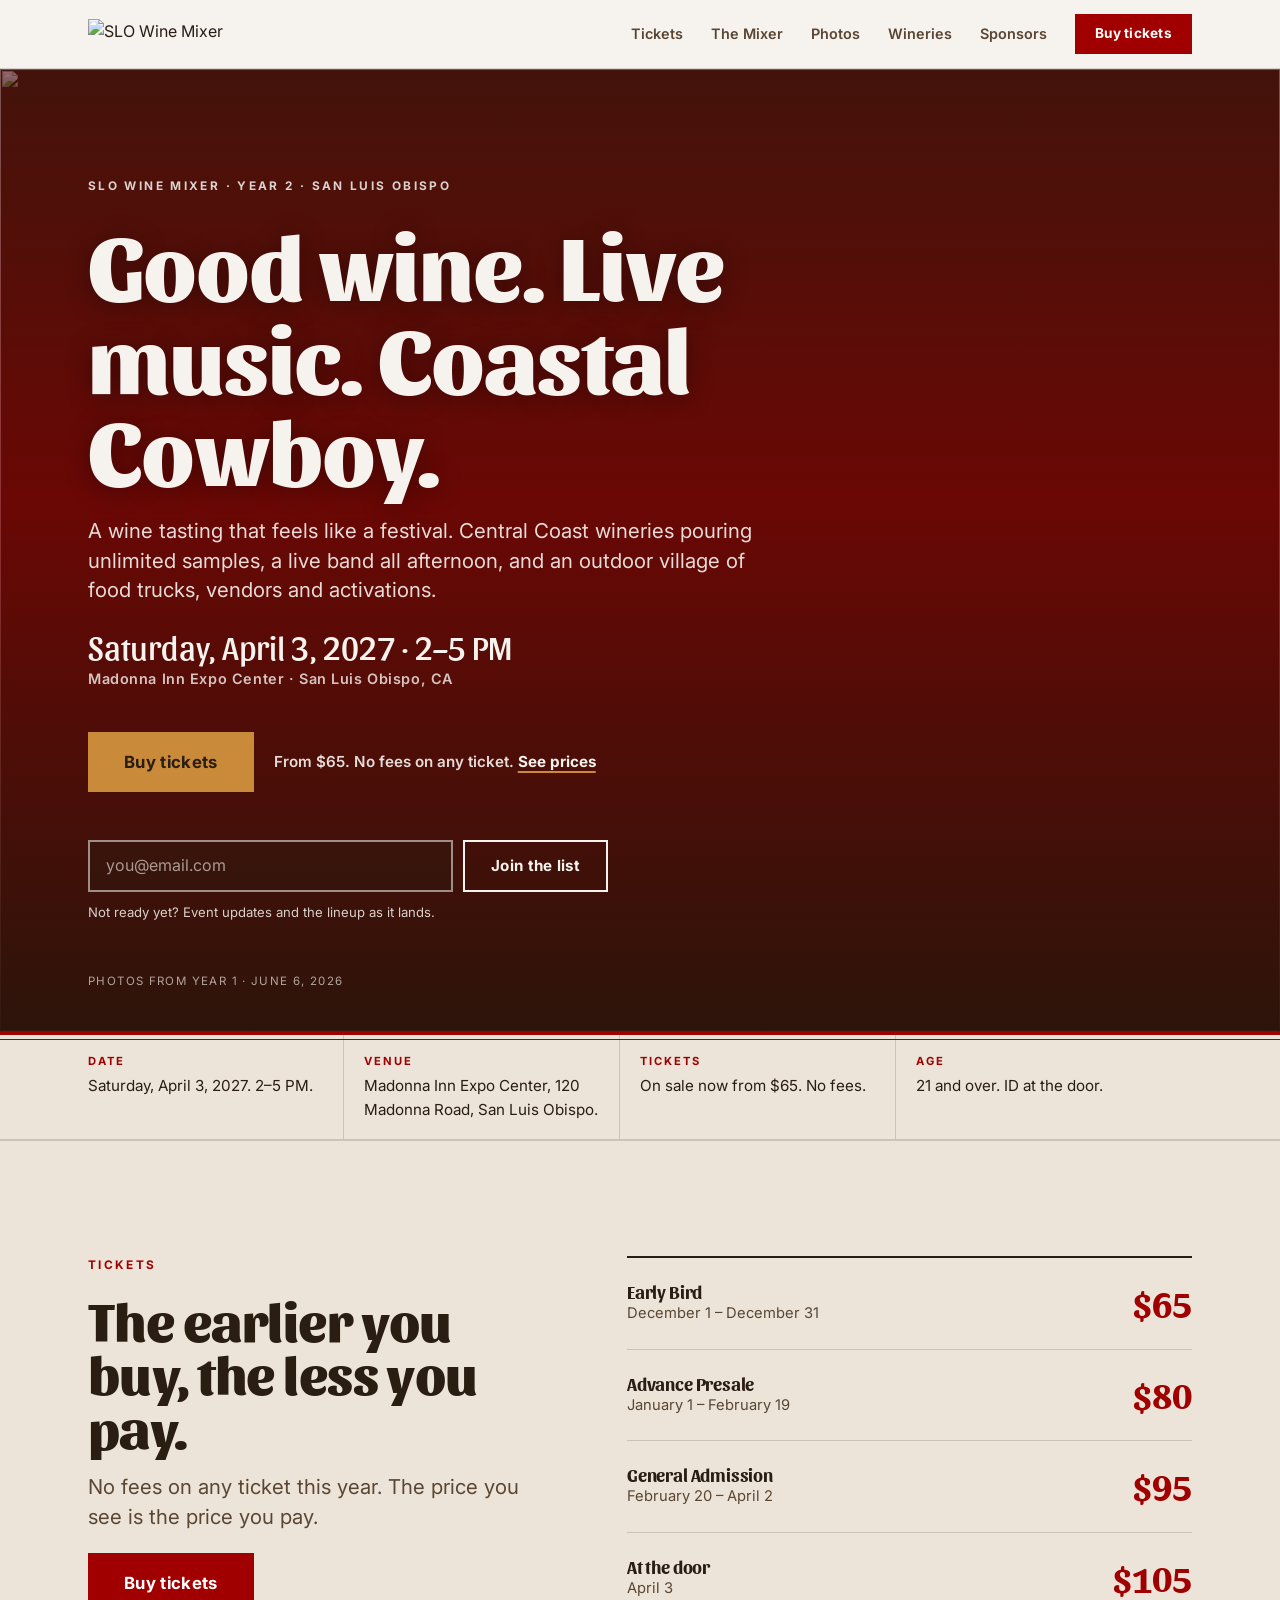
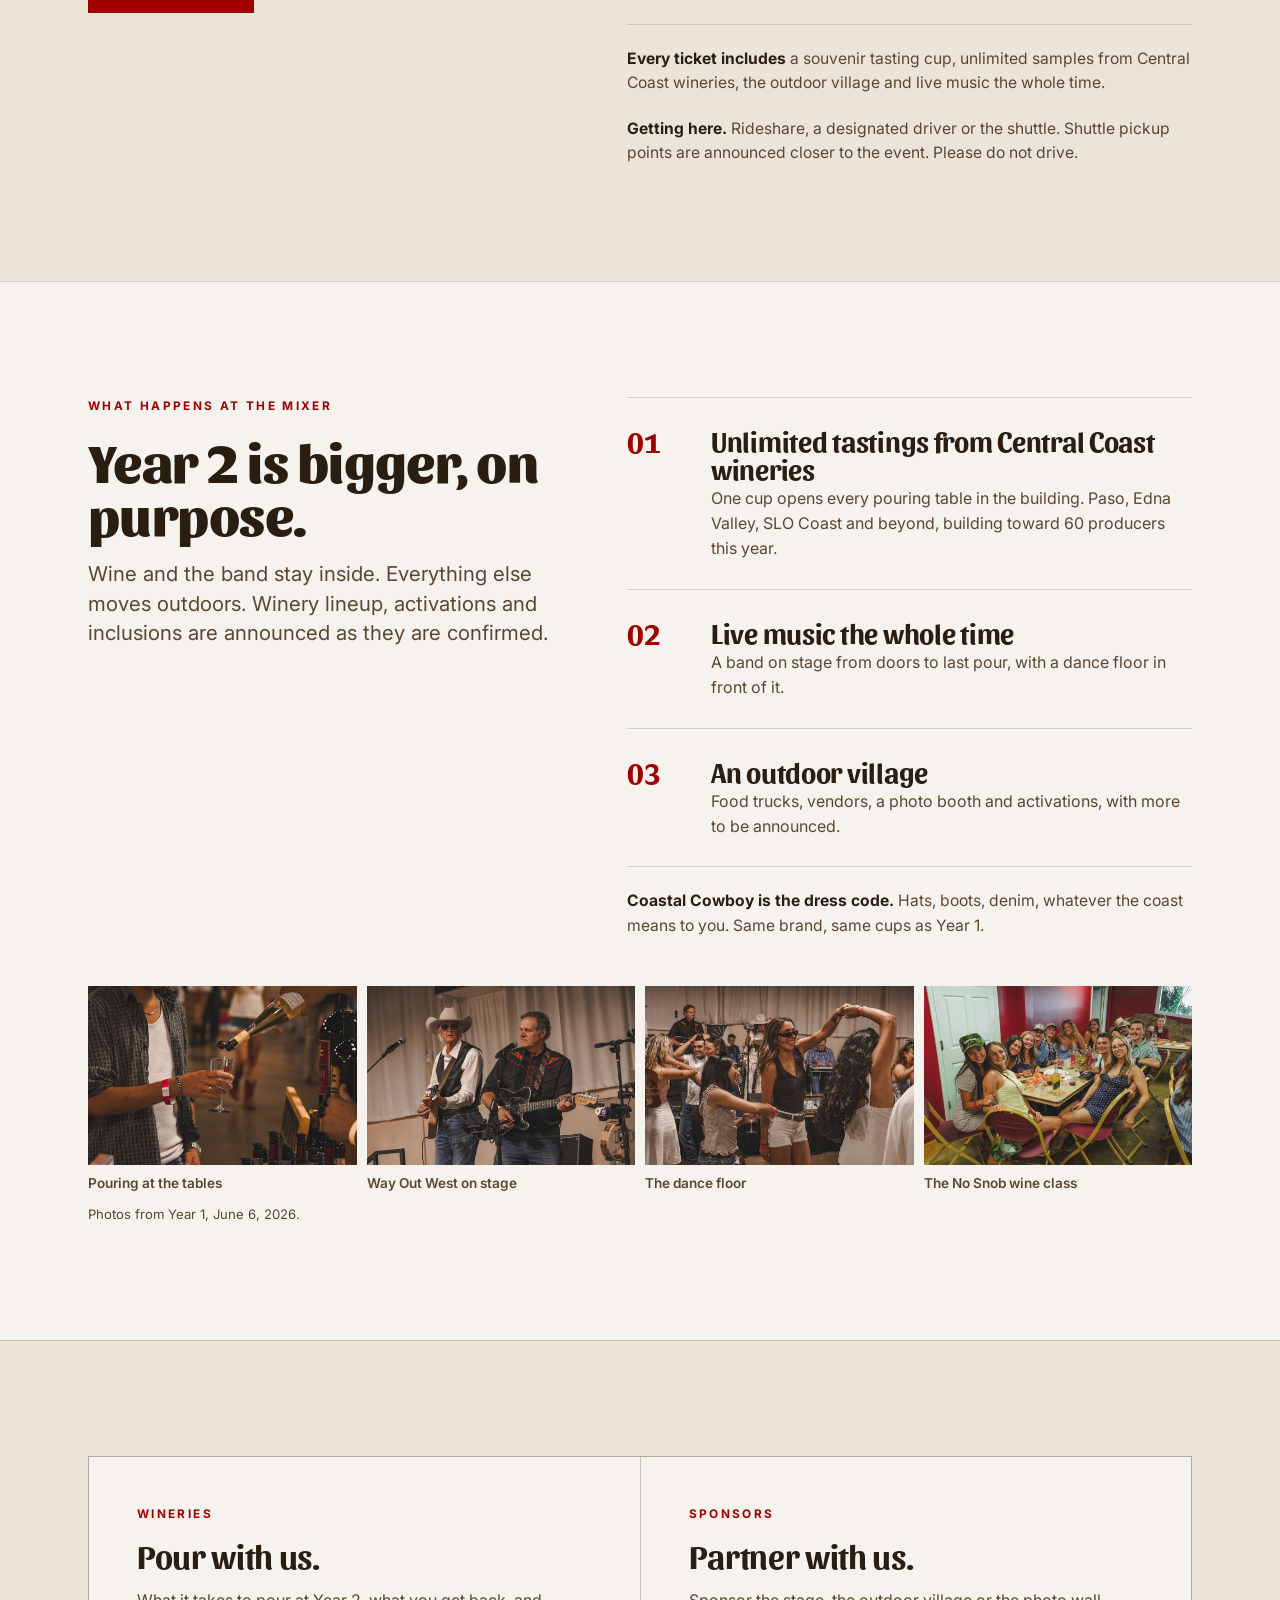
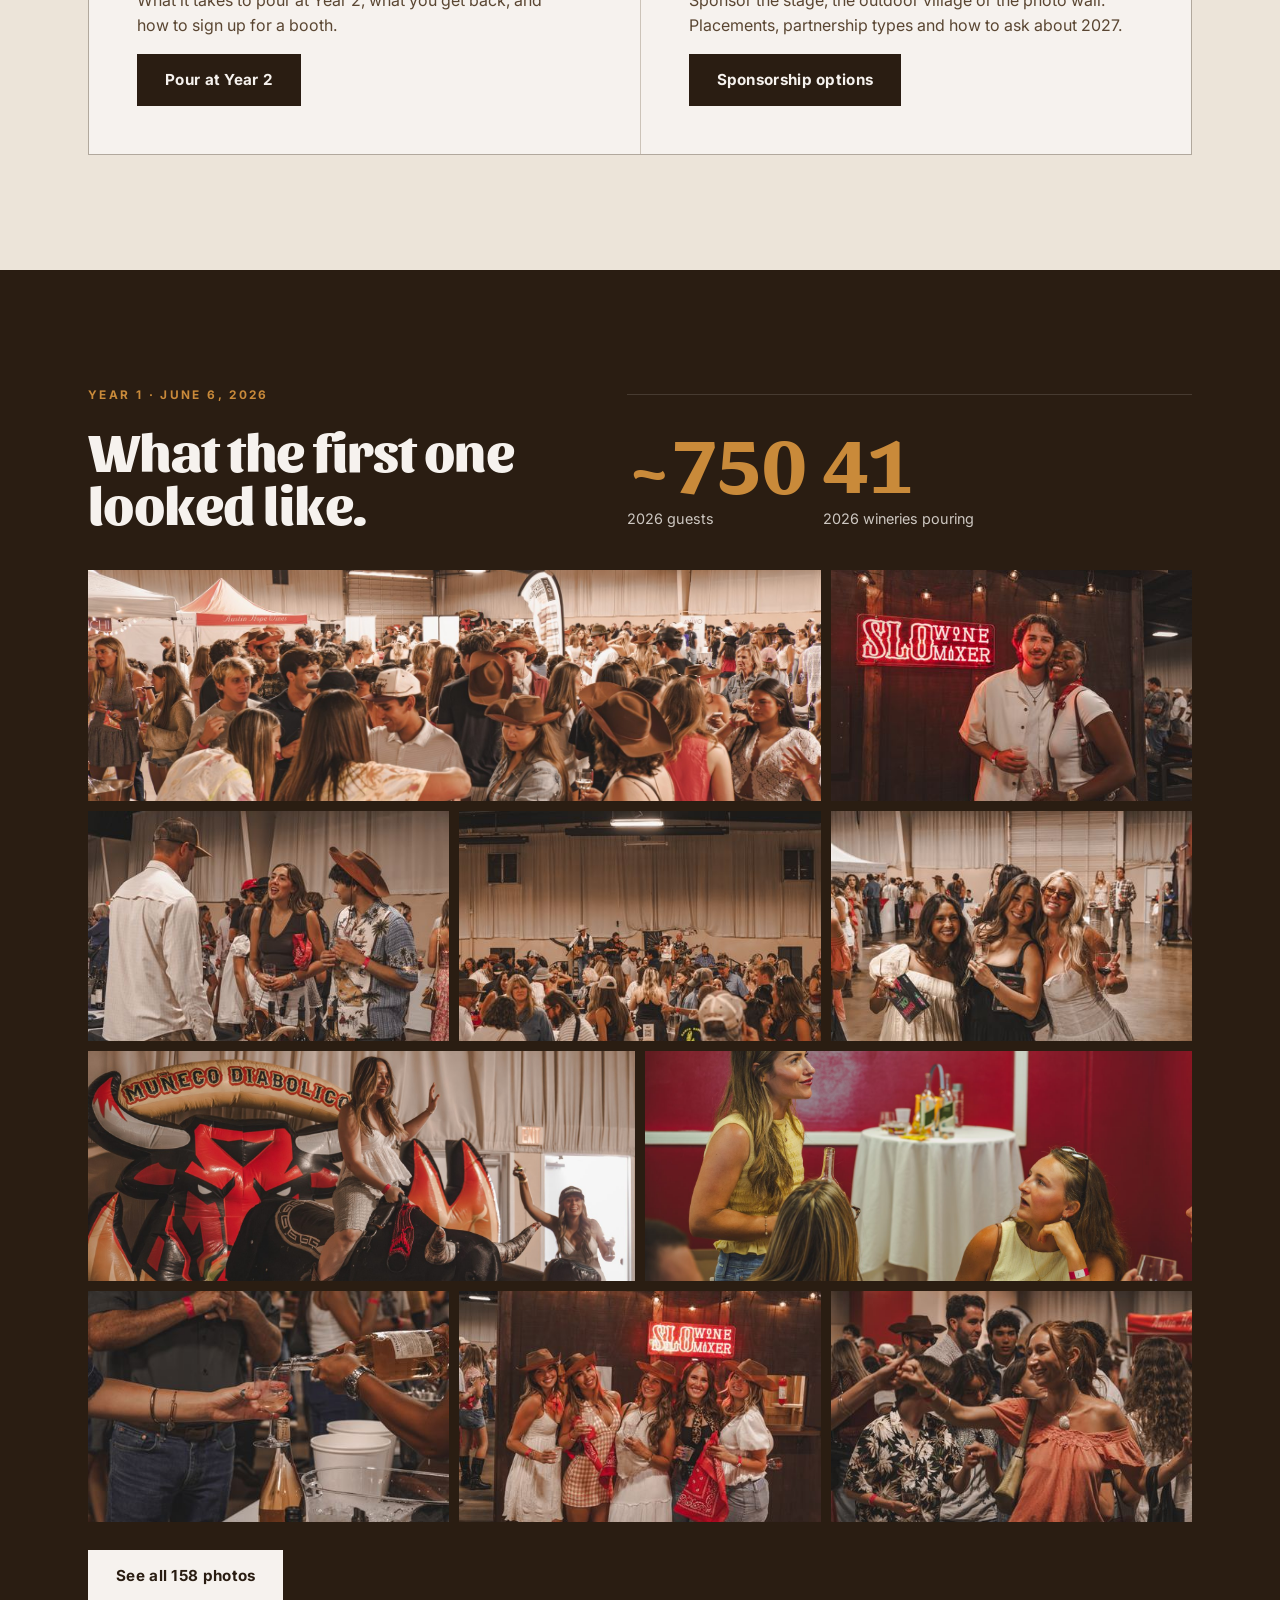
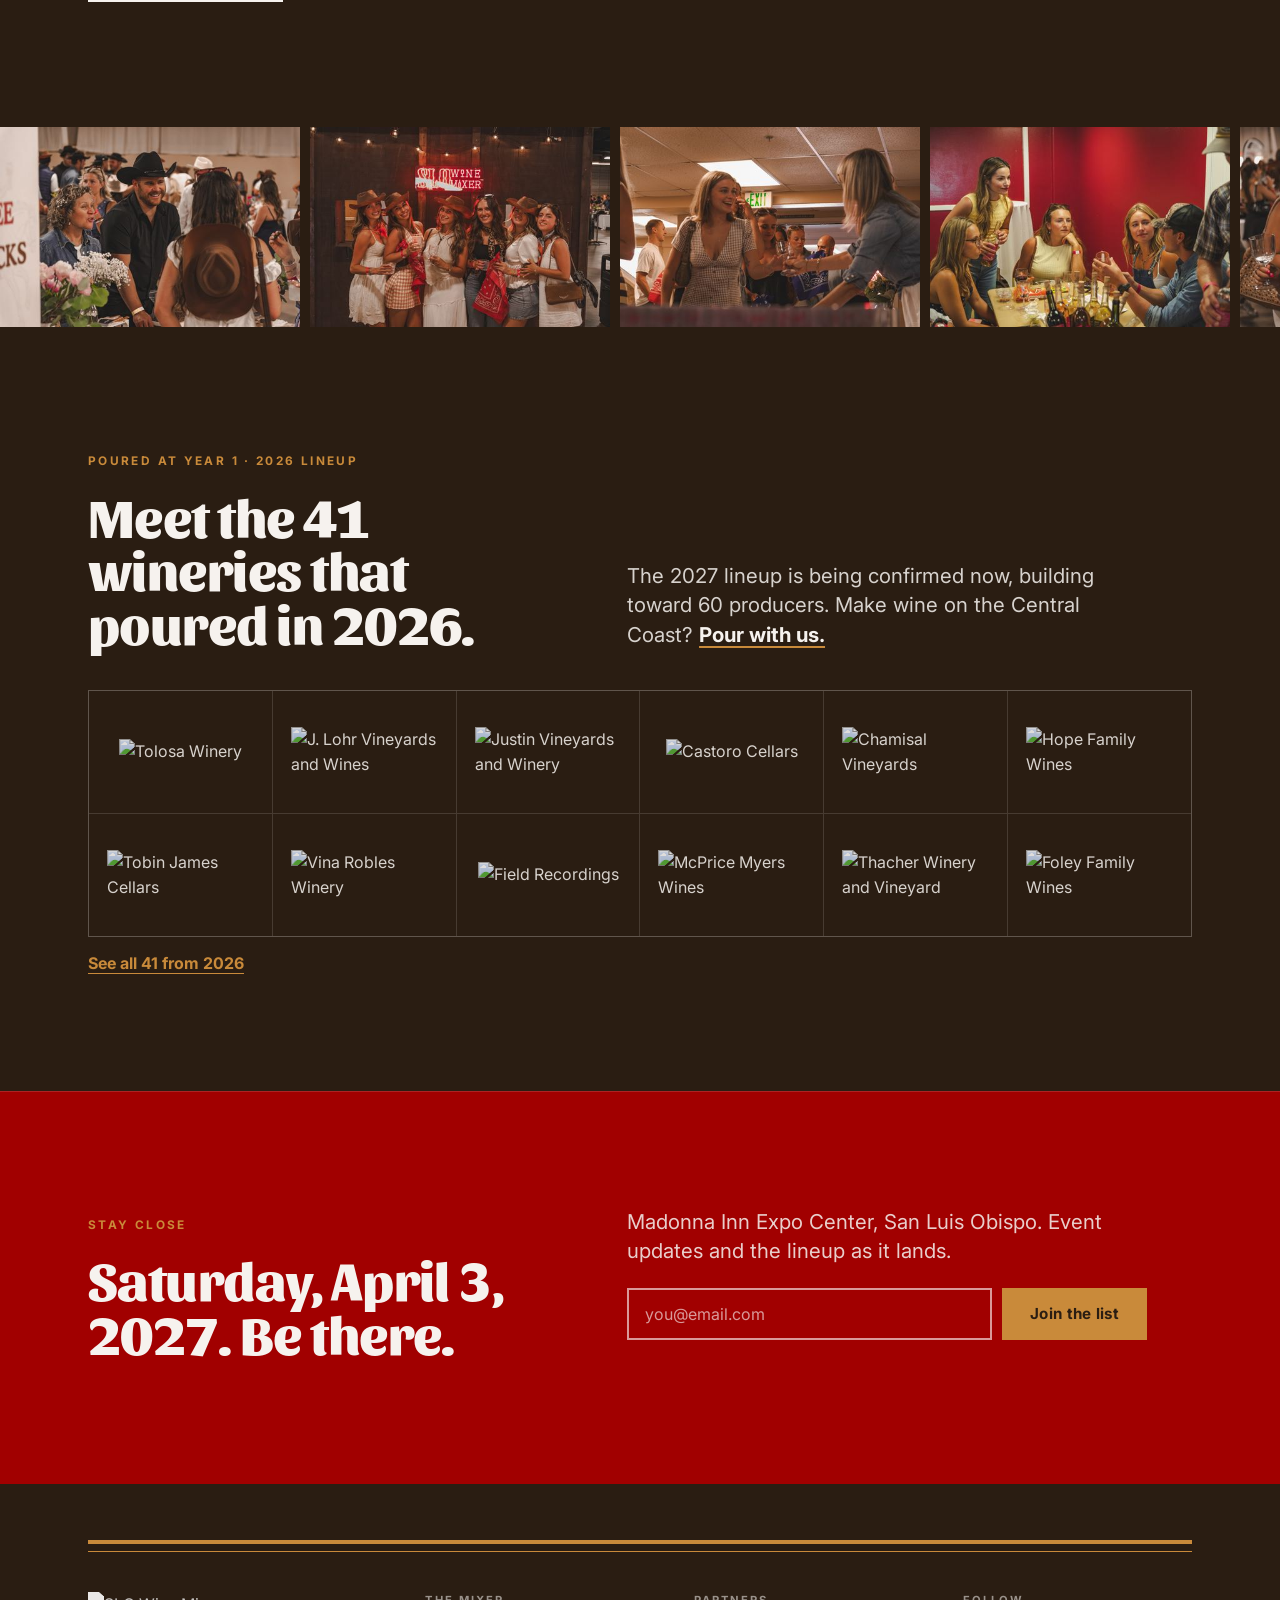
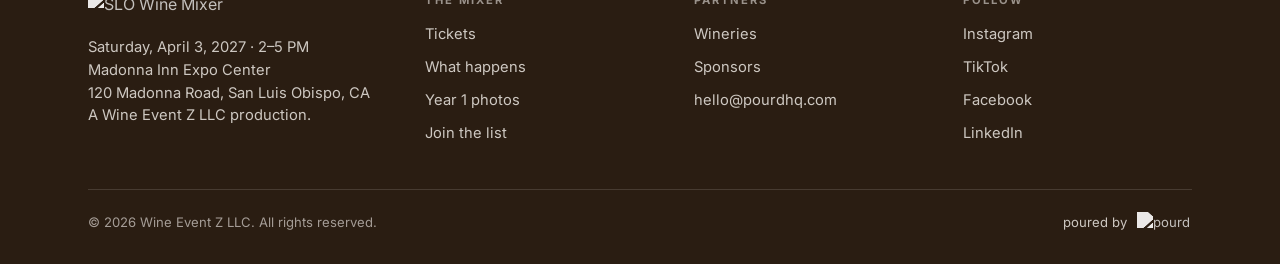
==== commit a812f2a6: "Use Year 1 event photos across the site; fix pourd footer logo - Home: hero slideshow grows to 12 sl" ====
--- a/index.html
+++ b/index.html
@@ -46,6 +46,12 @@
     <img class="hero-bg" data-slide data-src="photos/event/dscf2447.jpg" alt="" />
     <img class="hero-bg" data-slide data-src="photos/event/dscf2982.jpg" alt="" />
     <img class="hero-bg" data-slide data-src="photos/event/dscf2456.jpg" alt="" />
+    <img class="hero-bg" data-slide data-src="photos/attendees/dscf2451.jpg" alt="" />
+    <img class="hero-bg" data-slide data-src="photos/event/dscf3049.jpg" alt="" />
+    <img class="hero-bg" data-slide data-src="photos/wine-ed-with-sam/dscf2700.jpg" alt="" />
+    <img class="hero-bg" data-slide data-src="photos/event/dscf2772.jpg" alt="" />
+    <img class="hero-bg" data-slide data-src="photos/attendees/dscf3021.jpg" alt="" />
+    <img class="hero-bg" data-slide data-src="photos/event/dscf2929.jpg" alt="" />
     <div class="hero-wash" aria-hidden="true"></div>
     <div class="wrap hero-inner">
       <span class="eyebrow">SLO Wine Mixer · Year 2 · San Luis Obispo</span>
@@ -128,6 +134,13 @@
           <p class="also"><b>Coastal Cowboy is the dress code.</b> Hats, boots, denim, whatever the coast means to you. Same brand, same cups as Year 1.</p>
         </div>
       </div>
+      <ul class="photo-row" aria-label="Year 1 at the Mixer">
+        <li><a href="photos/event/dscf2426.jpg" data-lightbox="mixer"><img src="photos/event/thumbs/dscf2426.jpg" alt="A winemaker pouring a taste at Year 1" loading="lazy" /></a><span>Pouring at the tables</span></li>
+        <li><a href="photos/way-out-west/dscf2509.jpg" data-lightbox="mixer"><img src="photos/way-out-west/thumbs/dscf2509.jpg" alt="Way Out West playing on stage at Year 1" loading="lazy" /></a><span>Way Out West on stage</span></li>
+        <li><a href="photos/event/dscf3049.jpg" data-lightbox="mixer"><img src="photos/event/thumbs/dscf3049.jpg" alt="Guests dancing in front of the stage" loading="lazy" /></a><span>The dance floor</span></li>
+        <li><a href="photos/wine-ed-with-sam/dscf2700.jpg" data-lightbox="mixer"><img src="photos/wine-ed-with-sam/thumbs/dscf2700.jpg" alt="A table of guests at the No Snob wine class" loading="lazy" /></a><span>The No Snob wine class</span></li>
+      </ul>
+      <p class="fine" style="margin-top:10px">Photos from Year 1, June 6, 2026.</p>
     </div>
   </section>
 
@@ -166,14 +179,27 @@
         </div>
       </div>
       <div class="gallery">
-        <a href="assets/DSCF2495.jpg" class="c4" target="_blank" rel="noopener"><img src="assets/DSCF2495-sm.jpg" alt="A packed crowd tasting wine at the SLO Wine Mixer" loading="lazy" /></a>
-        <a href="assets/DSCF2438.jpg" class="c2" target="_blank" rel="noopener"><img src="assets/DSCF2438-sm.jpg" alt="Guests chatting over glasses of wine at a winery table" loading="lazy" /></a>
-        <a href="assets/DSCF2940.jpg" class="c2" target="_blank" rel="noopener"><img src="assets/DSCF2940-sm.jpg" alt="A couple posing by the red SLO Wine Mixer neon sign" loading="lazy" /></a>
-        <a href="assets/DSCF2441.jpg" class="c2" target="_blank" rel="noopener"><img src="assets/DSCF2441-sm.jpg" alt="Friends in cowboy hats laughing over wine" loading="lazy" /></a>
-        <a href="assets/DSCF2969.jpg" class="c2" target="_blank" rel="noopener"><img src="assets/DSCF2969-sm.jpg" alt="Guests enjoying the SLO Wine Mixer" loading="lazy" /></a>
+        <a href="photos/event/dscf2495.jpg" class="c4" data-lightbox="year1"><img src="photos/event/dscf2495.jpg" alt="A packed crowd tasting wine at the SLO Wine Mixer" loading="lazy" /></a>
+        <a href="photos/attendees/dscf2940.jpg" class="c2" data-lightbox="year1"><img src="photos/attendees/thumbs/dscf2940.jpg" alt="A couple posing by the red SLO Wine Mixer neon sign" loading="lazy" /></a>
+        <a href="photos/event/dscf2441.jpg" class="c2" data-lightbox="year1"><img src="photos/event/thumbs/dscf2441.jpg" alt="Friends in cowboy hats laughing over wine" loading="lazy" /></a>
+        <a href="photos/way-out-west/dscf2789.jpg" class="c2" data-lightbox="year1"><img src="photos/way-out-west/thumbs/dscf2789.jpg" alt="The crowd in front of the stage during Way Out West" loading="lazy" /></a>
+        <a href="photos/attendees/dscf2776.jpg" class="c2" data-lightbox="year1"><img src="photos/attendees/thumbs/dscf2776.jpg" alt="Friends toasting with their tasting cups" loading="lazy" /></a>
+        <a href="photos/event/dscf2823.jpg" class="c3" data-lightbox="year1"><img src="photos/event/dscf2823.jpg" alt="The mechanical bull at Year 1" loading="lazy" /></a>
+        <a href="photos/wine-ed-with-sam/dscf2584.jpg" class="c3" data-lightbox="year1"><img src="photos/wine-ed-with-sam/dscf2584.jpg" alt="The host leading a No Snob wine class" loading="lazy" /></a>
+        <a href="photos/event/dscf2525.jpg" class="c2" data-lightbox="year1"><img src="photos/event/thumbs/dscf2525.jpg" alt="A pour at a winery table" loading="lazy" /></a>
+        <a href="photos/attendees/dscf2451.jpg" class="c2" data-lightbox="year1"><img src="photos/attendees/thumbs/dscf2451.jpg" alt="A group of friends under the neon sign" loading="lazy" /></a>
+        <a href="photos/event/dscf2772.jpg" class="c2" data-lightbox="year1"><img src="photos/event/thumbs/dscf2772.jpg" alt="Guests dancing at the Mixer" loading="lazy" /></a>
       </div>
       <p class="year1-more"><a href="/photos" class="btn">See all 158 photos</a></p>
     </div>
+  </section>
+
+  <!-- Year 1 photo strip -->
+  <section class="strip-band" aria-label="More photos from Year 1">
+    <a href="/photos" class="strip" aria-label="See all 158 Year 1 photos">
+      <ul class="strip-track"><li><img src="photos/event/thumbs/dscf2424.jpg" alt="" loading="lazy" /></li><li><img src="photos/attendees/thumbs/dscf2453.jpg" alt="" loading="lazy" /></li><li><img src="photos/event/thumbs/dscf2484.jpg" alt="" loading="lazy" /></li><li><img src="photos/wine-ed-with-sam/thumbs/dscf2590.jpg" alt="" loading="lazy" /></li><li><img src="photos/attendees/thumbs/dscf2832.jpg" alt="" loading="lazy" /></li><li><img src="photos/event/thumbs/dscf2862.jpg" alt="" loading="lazy" /></li><li><img src="photos/way-out-west/thumbs/dscf2974.jpg" alt="" loading="lazy" /></li><li><img src="photos/attendees/thumbs/dscf2947.jpg" alt="" loading="lazy" /></li><li><img src="photos/event/thumbs/dscf2978.jpg" alt="" loading="lazy" /></li><li><img src="photos/wine-ed-with-sam/thumbs/dscf3126.jpg" alt="" loading="lazy" /></li><li><img src="photos/attendees/thumbs/dscf2885.jpg" alt="" loading="lazy" /></li><li><img src="photos/event/thumbs/dscf3019.jpg" alt="" loading="lazy" /></li><li><img src="photos/event/thumbs/dscf2896.jpg" alt="" loading="lazy" /></li><li><img src="photos/attendees/thumbs/dscf3043.jpg" alt="" loading="lazy" /></li><li><img src="photos/event/thumbs/dscf2529.jpg" alt="" loading="lazy" /></li><li><img src="photos/wine-ed-with-sam/thumbs/dscf2703.jpg" alt="" loading="lazy" /></li><li><img src="photos/attendees/thumbs/dscf3002.jpg" alt="" loading="lazy" /></li><li><img src="photos/event/thumbs/dscf2930.jpg" alt="" loading="lazy" /></li><li><img src="photos/way-out-west/thumbs/dscf3120.jpg" alt="" loading="lazy" /></li><li><img src="photos/attendees/thumbs/dscf2757.jpg" alt="" loading="lazy" /></li></ul>
+      <ul class="strip-track" aria-hidden="true"><li><img src="photos/event/thumbs/dscf2424.jpg" alt="" loading="lazy" /></li><li><img src="photos/attendees/thumbs/dscf2453.jpg" alt="" loading="lazy" /></li><li><img src="photos/event/thumbs/dscf2484.jpg" alt="" loading="lazy" /></li><li><img src="photos/wine-ed-with-sam/thumbs/dscf2590.jpg" alt="" loading="lazy" /></li><li><img src="photos/attendees/thumbs/dscf2832.jpg" alt="" loading="lazy" /></li><li><img src="photos/event/thumbs/dscf2862.jpg" alt="" loading="lazy" /></li><li><img src="photos/way-out-west/thumbs/dscf2974.jpg" alt="" loading="lazy" /></li><li><img src="photos/attendees/thumbs/dscf2947.jpg" alt="" loading="lazy" /></li><li><img src="photos/event/thumbs/dscf2978.jpg" alt="" loading="lazy" /></li><li><img src="photos/wine-ed-with-sam/thumbs/dscf3126.jpg" alt="" loading="lazy" /></li><li><img src="photos/attendees/thumbs/dscf2885.jpg" alt="" loading="lazy" /></li><li><img src="photos/event/thumbs/dscf3019.jpg" alt="" loading="lazy" /></li><li><img src="photos/event/thumbs/dscf2896.jpg" alt="" loading="lazy" /></li><li><img src="photos/attendees/thumbs/dscf3043.jpg" alt="" loading="lazy" /></li><li><img src="photos/event/thumbs/dscf2529.jpg" alt="" loading="lazy" /></li><li><img src="photos/wine-ed-with-sam/thumbs/dscf2703.jpg" alt="" loading="lazy" /></li><li><img src="photos/attendees/thumbs/dscf3002.jpg" alt="" loading="lazy" /></li><li><img src="photos/event/thumbs/dscf2930.jpg" alt="" loading="lazy" /></li><li><img src="photos/way-out-west/thumbs/dscf3120.jpg" alt="" loading="lazy" /></li><li><img src="photos/attendees/thumbs/dscf2757.jpg" alt="" loading="lazy" /></li></ul>
+    </a>
   </section>
 
   <!-- Wineries who poured -->
@@ -290,7 +316,7 @@
     </div>
     <div class="foot-bottom">
       <span>&copy; 2026 Wine Event Z LLC. All rights reserved.</span>
-      <a href="https://pourdhq.com" class="poured" rel="noopener">poured by <img src="https://pourdhq.com/pourd-logo.png" alt="pourd" width="1267" height="412" /></a>
+      <a href="https://pourdhq.com" class="poured" rel="noopener">poured by <img src="https://pourdhq.com/brand/pourd-logo-primary-ink.svg" alt="pourd" width="120" height="44" /></a>
     </div>
   </div>
 </footer>
--- a/styles.css
+++ b/styles.css
@@ -537,3 +537,25 @@
   .sponsor-form .sf-row { grid-template-columns: 1fr; }
   .tiers li { align-items: flex-start; }
 }
+
+/* ---------- Year 1 photo rows + scrolling strip ---------- */
+.photo-row { list-style: none; display: grid; grid-template-columns: repeat(4, minmax(0, 1fr)); gap: 10px; margin-top: 48px; }
+.photo-row li { display: grid; gap: 8px; }
+.photo-row a { display: block; aspect-ratio: 3 / 2; overflow: hidden; background: var(--cream-2); }
+.photo-row img { width: 100%; height: 100%; object-fit: cover; transition: transform 0.4s; }
+.photo-row a:hover img { transform: scale(1.04); }
+.photo-row span { font-size: 0.85rem; font-weight: 600; color: var(--ink-soft); }
+.strip-band { background: var(--ink); padding-block: 10px; overflow: hidden; }
+.strip { display: flex; width: max-content; }
+.strip-track { list-style: none; display: flex; gap: 10px; padding-right: 10px; animation: strip-scroll 80s linear infinite; }
+.strip:hover .strip-track { animation-play-state: paused; }
+.strip-track li { flex: 0 0 auto; height: clamp(120px, 16vw, 200px); aspect-ratio: 3 / 2; overflow: hidden; }
+.strip-track img { width: 100%; height: 100%; object-fit: cover; }
+@keyframes strip-scroll { from { transform: translateX(0); } to { transform: translateX(-100%); } }
+@media (prefers-reduced-motion: reduce) {
+  .strip-band { overflow-x: auto; }
+  .strip-track { animation: none; }
+}
+@media (max-width: 680px) {
+  .photo-row { grid-template-columns: repeat(2, minmax(0, 1fr)); }
+}
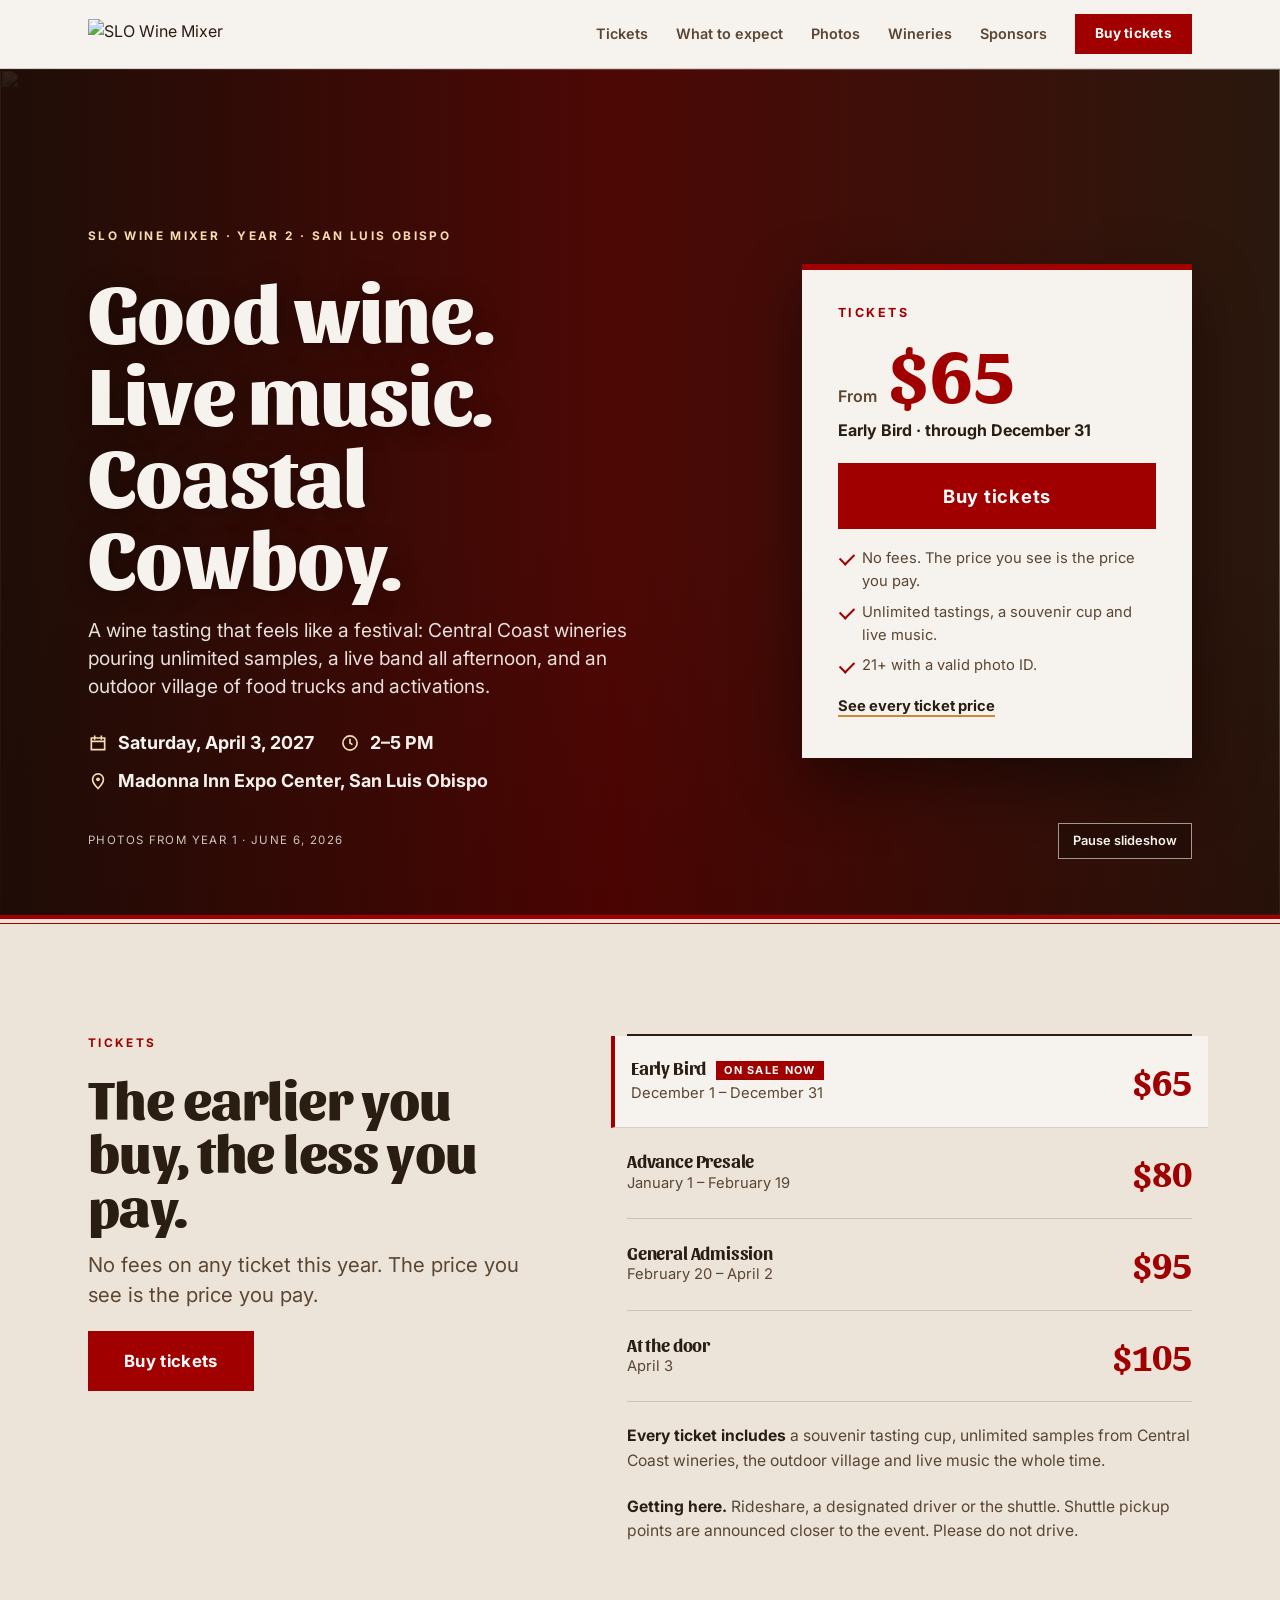
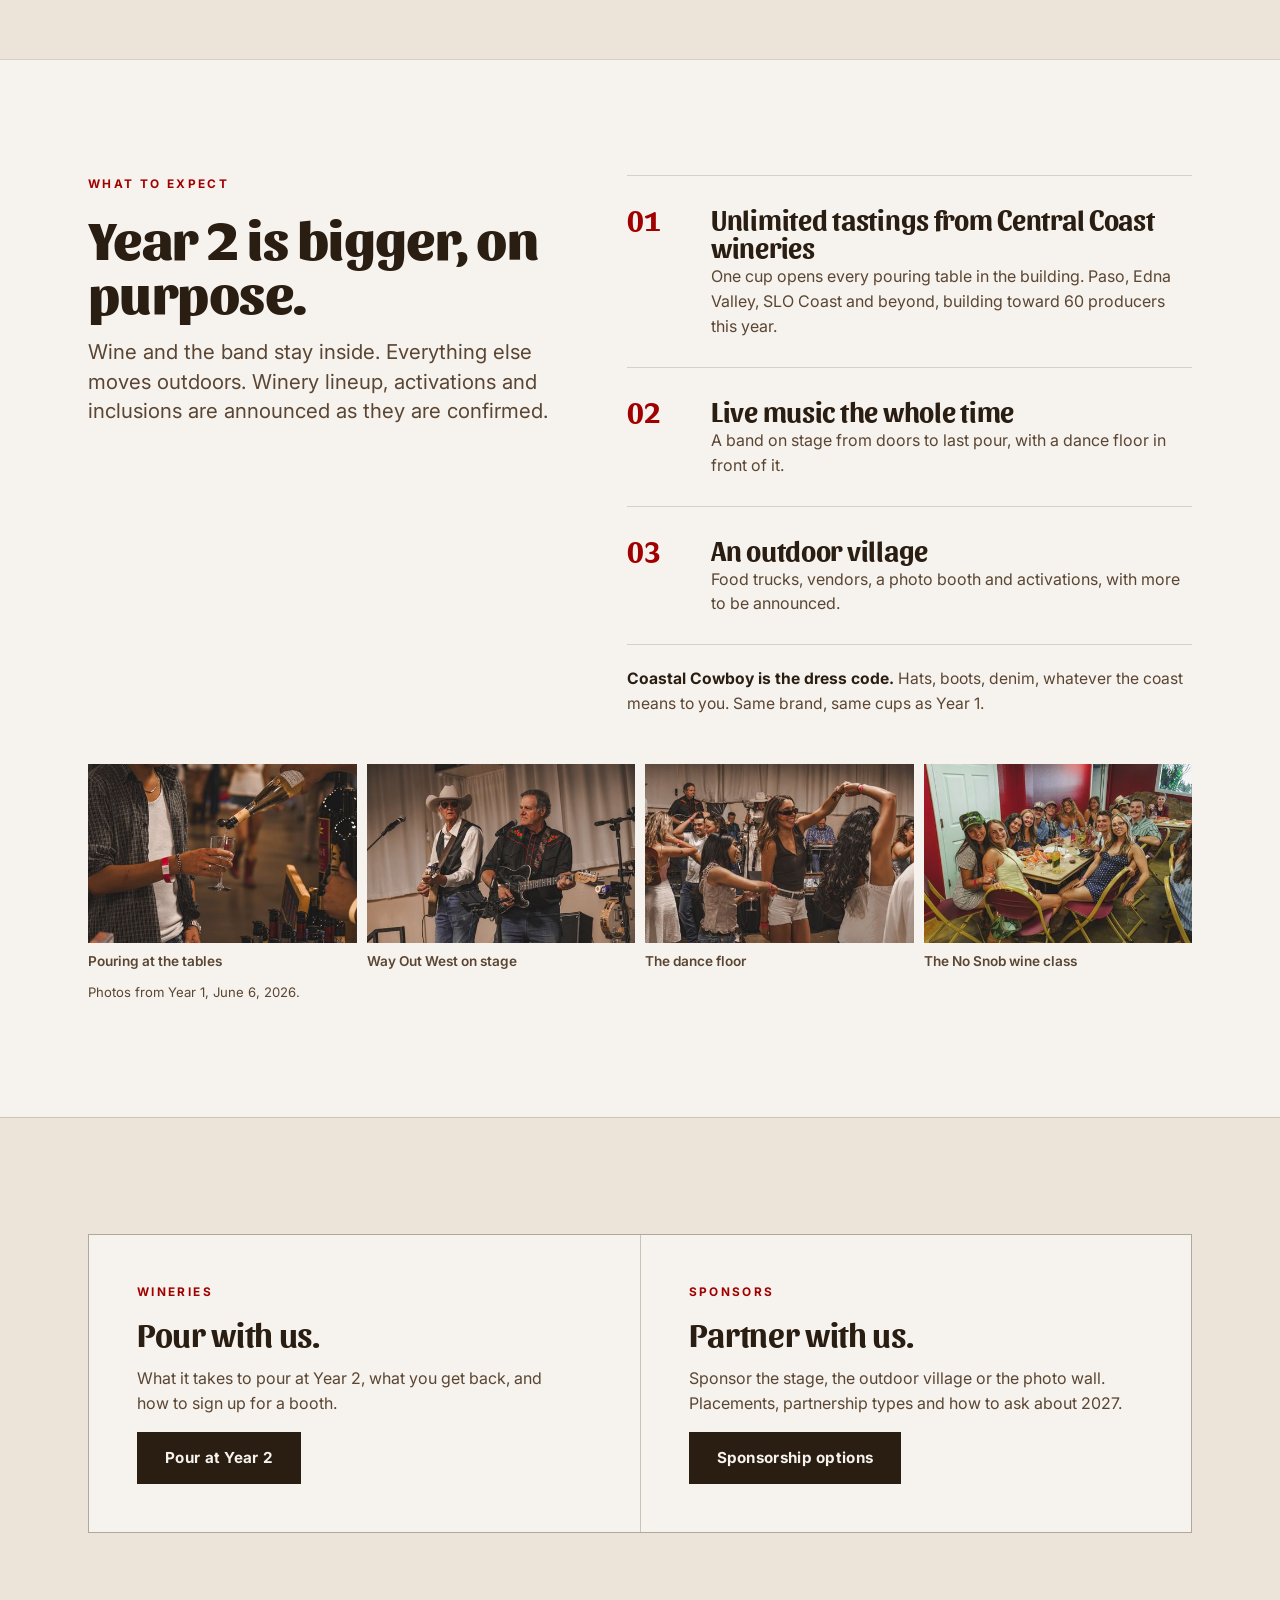
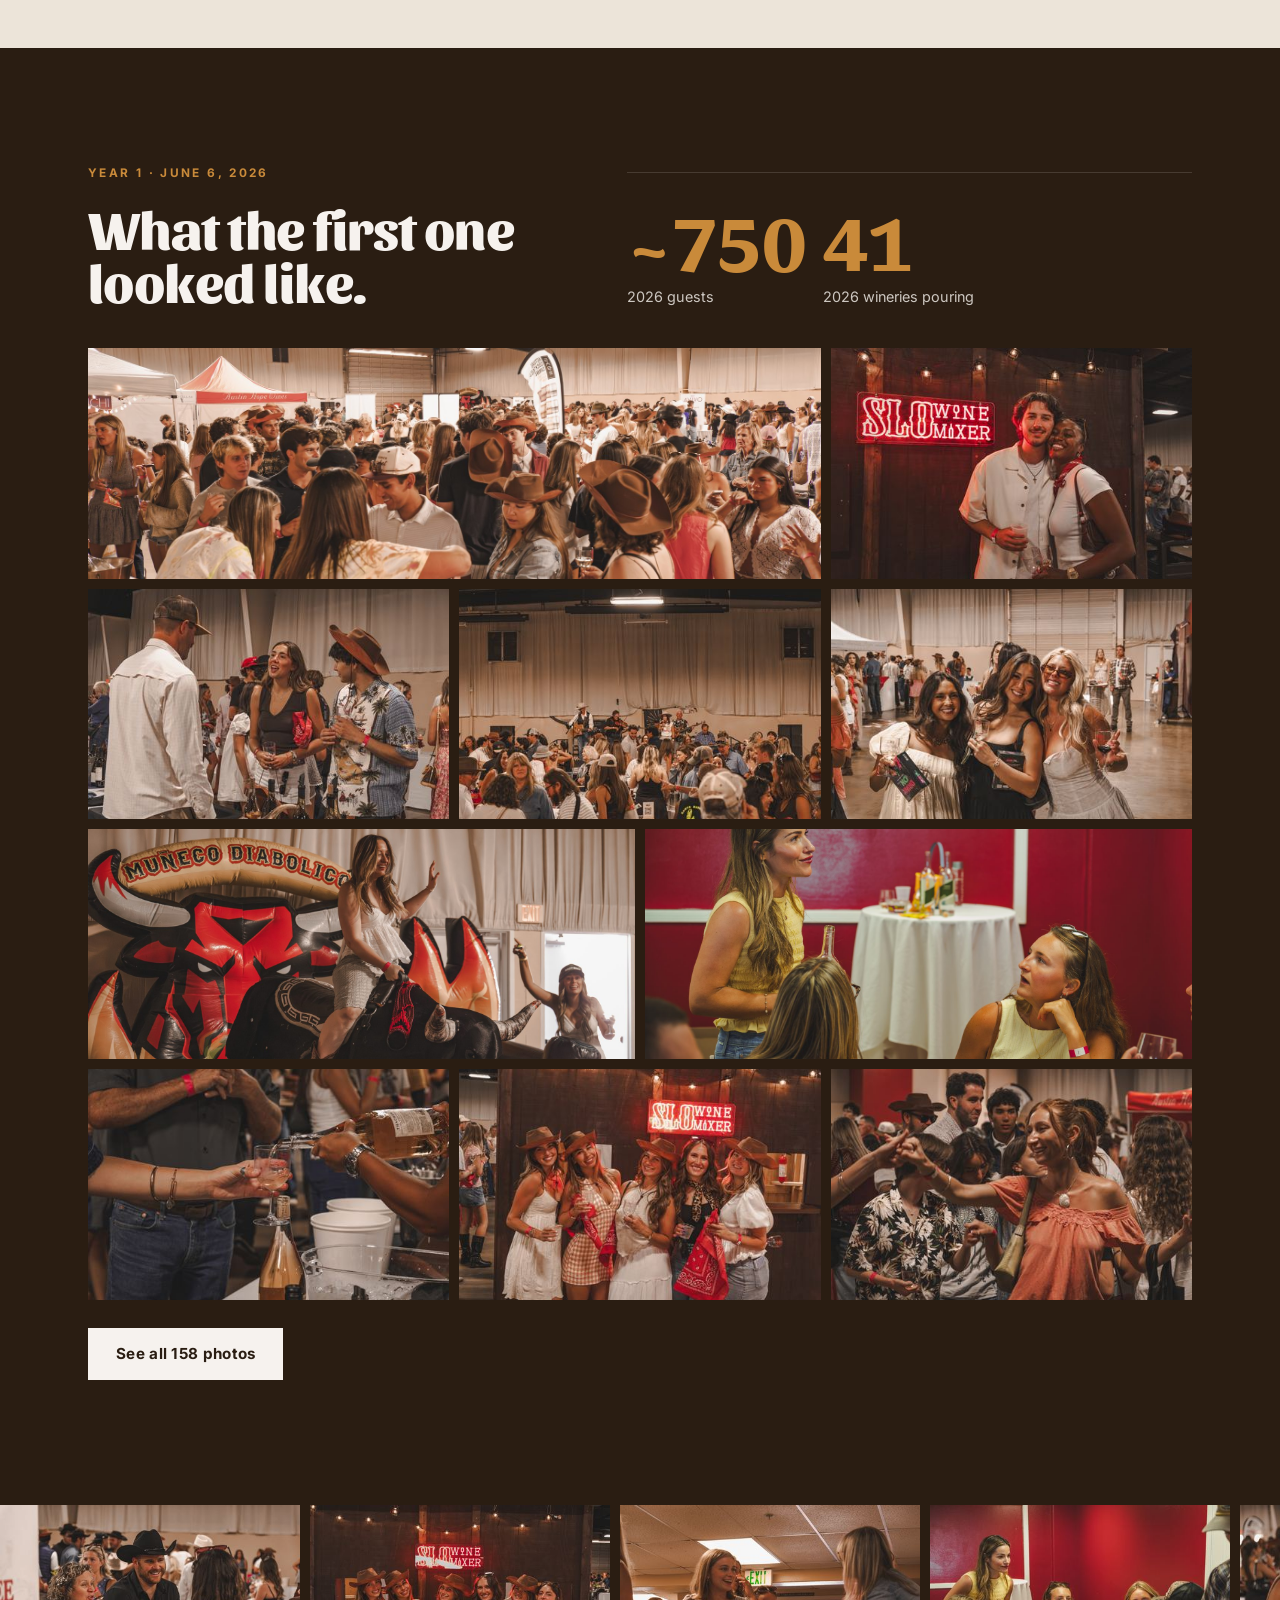
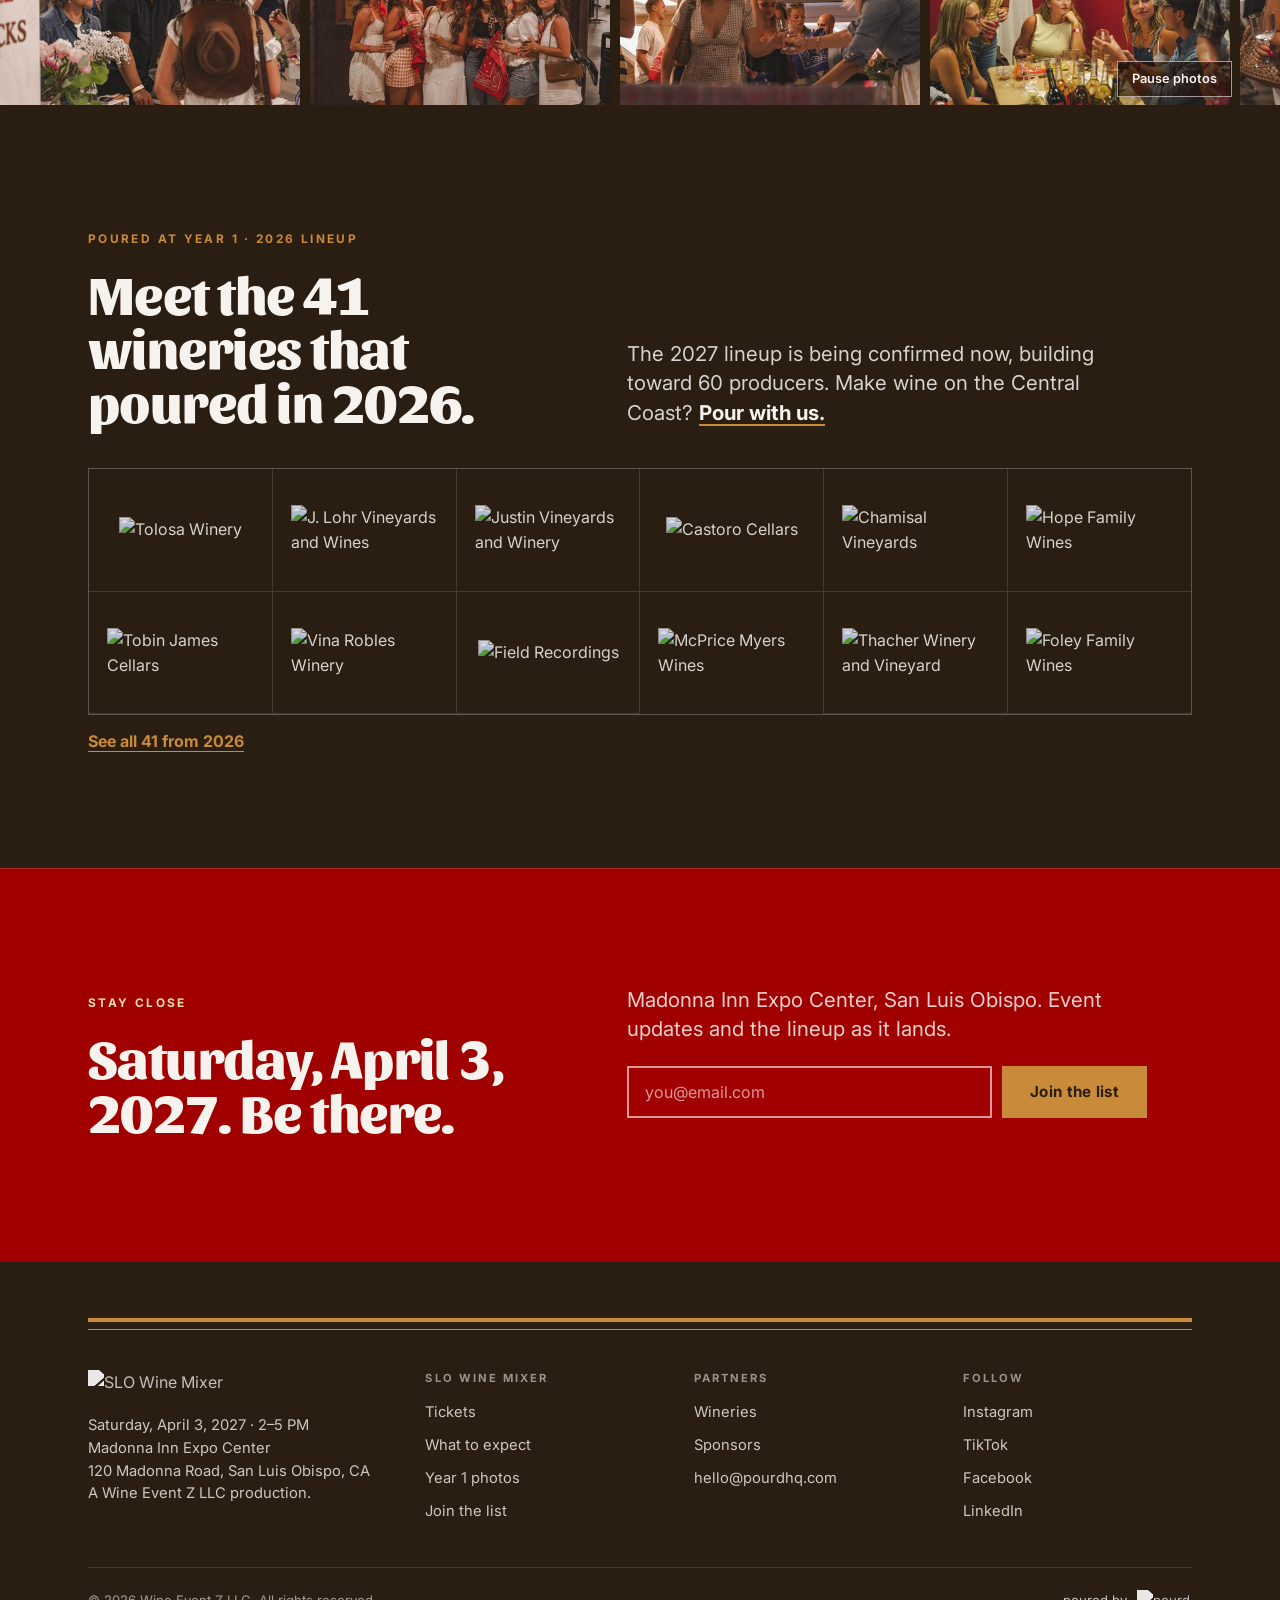
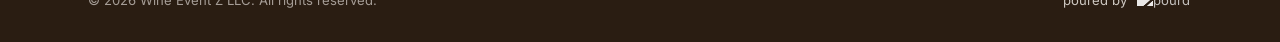
==== commit 4ba38a62: "Ticket-first home hero, accessibility pass, drop "the Mixer" naming - Home hero rebuilt around a tic" ====
--- a/index.html
+++ b/index.html
@@ -19,27 +19,28 @@
 <script src="https://www.my805tix.com/ts_modal.js"></script>
 </head>
 <body>
+<a class="skip" href="#main">Skip to content</a>
 
 <header class="nav">
   <div class="wrap nav-inner">
     <a href="/" class="nav-logo" aria-label="SLO Wine Mixer home"><img src="assets/swm-logo.png" alt="SLO Wine Mixer" /></a>
     <nav class="nav-links" id="navLinks" aria-label="Primary">
       <a href="/#tickets">Tickets</a>
-      <a href="#mixer">The Mixer</a>
+      <a href="#experience">What to expect</a>
       <a href="/photos">Photos</a>
       <a href="/wineries">Wineries</a>
       <a href="/sponsors">Sponsors</a>
       <button type="button" class="btn red" data-tix>Buy tickets</button>
     </nav>
-    <button type="button" class="btn red nav-buy" data-tix>Tickets</button>
+    <button type="button" class="btn red nav-buy" data-tix>Buy tickets</button>
     <button class="nav-toggle" id="navToggle" aria-label="Open menu" aria-expanded="false" aria-controls="navLinks"><span></span><span></span><span></span></button>
   </div>
 </header>
 
-<main>
+<main id="main" tabindex="-1">
 
   <!-- Opening: full-bleed photo with the red wash -->
-  <section class="hero" aria-labelledby="open-h">
+  <section class="hero hero-home" aria-labelledby="open-h">
     <img class="hero-bg" src="assets/DSCF2495.jpg" alt="" fetchpriority="high" />
     <img class="hero-bg" data-slide data-src="photos/attendees/dscf2857.jpg" alt="" />
     <img class="hero-bg" data-slide data-src="photos/way-out-west/dscf2789.jpg" alt="" />
@@ -53,44 +54,34 @@
     <img class="hero-bg" data-slide data-src="photos/attendees/dscf3021.jpg" alt="" />
     <img class="hero-bg" data-slide data-src="photos/event/dscf2929.jpg" alt="" />
     <div class="hero-wash" aria-hidden="true"></div>
-    <div class="wrap hero-inner">
-      <span class="eyebrow">SLO Wine Mixer · Year 2 · San Luis Obispo</span>
-      <h1 id="open-h">Good wine. Live music. Coastal Cowboy.</h1>
-      <p class="lede">A wine tasting that feels like a festival. Central Coast wineries pouring unlimited samples, a live band all afternoon, and an outdoor village of food trucks, vendors and activations.</p>
-
-      <div class="hero-actions">
-        <p class="date-line">Saturday, April 3, 2027 · 2–5 PM<small>Madonna Inn Expo Center · San Luis Obispo, CA</small></p>
-
-        <div class="buy">
-          <button type="button" class="btn gold btn-lg" data-tix>Buy tickets</button>
-          <p class="buy-note" data-before-onsale>Early Bird opens December 1 at $65. No fees on any ticket.</p>
-          <p class="buy-note" data-after-onsale hidden>From $65. No fees on any ticket. <a class="link on-dark" href="#tickets">See prices</a></p>
-        </div>
-
-        <div id="list">
-          <form class="capture on-dark" data-source="home" novalidate>
-            <label for="homeEmail" class="sr">Email address</label>
-            <input type="email" id="homeEmail" name="email" placeholder="you@email.com" required autocomplete="email" />
-            <button type="submit" class="btn ghost">Join the list</button>
-            <span class="note" data-before-onsale>Not ready yet? One email when Early Bird opens, then event updates.</span>
-            <span class="note" data-after-onsale hidden>Not ready yet? Event updates and the lineup as it lands.</span>
-            <span class="msg" role="status" aria-live="polite"></span>
-          </form>
-        </div>
-      </div>
+    <div class="wrap hero-grid">
+      <div class="hero-copy">
+        <p class="eyebrow">SLO Wine Mixer · Year 2 · San Luis Obispo</p>
+        <h1 id="open-h">Good wine. Live music. Coastal Cowboy.</h1>
+        <p class="lede">A wine tasting that feels like a festival: Central Coast wineries pouring unlimited samples, a live band all afternoon, and an outdoor village of food trucks and activations.</p>
+        <ul class="event-meta" aria-label="Event details">
+          <li><svg aria-hidden="true" viewBox="0 0 24 24" width="20" height="20"><path fill="none" stroke="currentColor" stroke-width="2" d="M4 6h16v14H4zM4 10h16M8 3v5M16 3v5"/></svg><span>Saturday, April 3, 2027</span></li>
+          <li><svg aria-hidden="true" viewBox="0 0 24 24" width="20" height="20"><circle cx="12" cy="12" r="8.5" fill="none" stroke="currentColor" stroke-width="2"/><path fill="none" stroke="currentColor" stroke-width="2" d="M12 7v5l3 2"/></svg><span>2–5 PM</span></li>
+          <li><svg aria-hidden="true" viewBox="0 0 24 24" width="20" height="20"><path fill="none" stroke="currentColor" stroke-width="2" d="M12 21s-6.5-6-6.5-11a6.5 6.5 0 0 1 13 0c0 5-6.5 11-6.5 11z"/><circle cx="12" cy="10" r="2.3" fill="currentColor"/></svg><span>Madonna Inn Expo Center, San Luis Obispo</span></li>
+        </ul>
+      </div>
+
+      <section class="ticket-card" aria-labelledby="tc-h">
+        <h2 id="tc-h" class="tc-head">Tickets</h2>
+        <p class="tc-price"><span class="tc-from">From</span> <b data-tier-price>$65</b></p>
+        <p class="tc-tier" data-tier-label>Early Bird opens December 1</p>
+        <button type="button" class="btn gold btn-xl" data-tix id="heroBuy">Buy tickets</button>
+        <ul class="tc-points">
+          <li>No fees. The price you see is the price you pay.</li>
+          <li>Unlimited tastings, a souvenir cup and live music.</li>
+          <li>21+ with a valid photo ID.</li>
+        </ul>
+        <a class="tc-link" href="#tickets">See every ticket price</a>
+      </section>
+    </div>
+    <div class="wrap hero-foot">
       <p class="hero-cap">Photos from Year 1 · June 6, 2026</p>
-    </div>
-  </section>
-
-  <!-- Quick answers -->
-  <section class="section facts" aria-label="Quick answers">
-    <div class="wrap">
-      <dl class="fact-row">
-        <div><dt>Date</dt><dd>Saturday, April 3, 2027. 2–5 PM.</dd></div>
-        <div><dt>Venue</dt><dd>Madonna Inn Expo Center, 120 Madonna Road, San Luis Obispo.</dd></div>
-        <div><dt>Tickets</dt><dd data-before-onsale>From $65. Early Bird opens December 1. No fees.</dd><dd data-after-onsale hidden>On sale now from $65. No fees.</dd></div>
-        <div><dt>Age</dt><dd>21 and over. ID at the door.</dd></div>
-      </dl>
+      <button type="button" class="motion-toggle" id="slideToggle" aria-pressed="false" hidden>Pause slideshow</button>
     </div>
   </section>
 
@@ -105,10 +96,10 @@
       </header>
       <div>
         <ol class="tiers">
-          <li><div><h3>Early Bird</h3><p>December 1 – December 31</p></div><b>$65</b></li>
-          <li><div><h3>Advance Presale</h3><p>January 1 – February 19</p></div><b>$80</b></li>
-          <li><div><h3>General Admission</h3><p>February 20 – April 2</p></div><b>$95</b></li>
-          <li><div><h3>At the door</h3><p>April 3</p></div><b>$105</b></li>
+          <li data-tier="early"><div><h3>Early Bird</h3><p>December 1 – December 31</p></div><b>$65</b></li>
+          <li data-tier="advance"><div><h3>Advance Presale</h3><p>January 1 – February 19</p></div><b>$80</b></li>
+          <li data-tier="ga"><div><h3>General Admission</h3><p>February 20 – April 2</p></div><b>$95</b></li>
+          <li data-tier="door"><div><h3>At the door</h3><p>April 3</p></div><b>$105</b></li>
         </ol>
         <p class="also"><b>Every ticket includes</b> a souvenir tasting cup, unlimited samples from Central Coast wineries, the outdoor village and live music the whole time.</p>
         <p class="also"><b>Getting here.</b> Rideshare, a designated driver or the shuttle. Shuttle pickup points are announced closer to the event. Please do not drive.</p>
@@ -117,12 +108,12 @@
   </section>
 
   <!-- What happens -->
-  <section class="section" id="mixer" aria-labelledby="mixer-h">
+  <section class="section" id="experience" aria-labelledby="experience-h">
     <div class="wrap">
       <div class="two">
         <header>
-          <span class="eyebrow">What happens at the Mixer</span>
-          <h2 id="mixer-h">Year 2 is bigger, on purpose.</h2>
+          <span class="eyebrow">What to expect</span>
+          <h2 id="experience-h">Year 2 is bigger, on purpose.</h2>
           <p class="lede" style="margin-top:18px">Wine and the band stay inside. Everything else moves outdoors. Winery lineup, activations and inclusions are announced as they are confirmed.</p>
         </header>
         <div>
@@ -134,11 +125,11 @@
           <p class="also"><b>Coastal Cowboy is the dress code.</b> Hats, boots, denim, whatever the coast means to you. Same brand, same cups as Year 1.</p>
         </div>
       </div>
-      <ul class="photo-row" aria-label="Year 1 at the Mixer">
-        <li><a href="photos/event/dscf2426.jpg" data-lightbox="mixer"><img src="photos/event/thumbs/dscf2426.jpg" alt="A winemaker pouring a taste at Year 1" loading="lazy" /></a><span>Pouring at the tables</span></li>
-        <li><a href="photos/way-out-west/dscf2509.jpg" data-lightbox="mixer"><img src="photos/way-out-west/thumbs/dscf2509.jpg" alt="Way Out West playing on stage at Year 1" loading="lazy" /></a><span>Way Out West on stage</span></li>
-        <li><a href="photos/event/dscf3049.jpg" data-lightbox="mixer"><img src="photos/event/thumbs/dscf3049.jpg" alt="Guests dancing in front of the stage" loading="lazy" /></a><span>The dance floor</span></li>
-        <li><a href="photos/wine-ed-with-sam/dscf2700.jpg" data-lightbox="mixer"><img src="photos/wine-ed-with-sam/thumbs/dscf2700.jpg" alt="A table of guests at the No Snob wine class" loading="lazy" /></a><span>The No Snob wine class</span></li>
+      <ul class="photo-row" aria-label="Photos from Year 1">
+        <li><a href="photos/event/dscf2426.jpg" data-lightbox="experience"><img src="photos/event/thumbs/dscf2426.jpg" alt="A winemaker pouring a taste at Year 1" loading="lazy" /></a><span>Pouring at the tables</span></li>
+        <li><a href="photos/way-out-west/dscf2509.jpg" data-lightbox="experience"><img src="photos/way-out-west/thumbs/dscf2509.jpg" alt="Way Out West playing on stage at Year 1" loading="lazy" /></a><span>Way Out West on stage</span></li>
+        <li><a href="photos/event/dscf3049.jpg" data-lightbox="experience"><img src="photos/event/thumbs/dscf3049.jpg" alt="Guests dancing in front of the stage" loading="lazy" /></a><span>The dance floor</span></li>
+        <li><a href="photos/wine-ed-with-sam/dscf2700.jpg" data-lightbox="experience"><img src="photos/wine-ed-with-sam/thumbs/dscf2700.jpg" alt="A table of guests at the No Snob wine class" loading="lazy" /></a><span>The No Snob wine class</span></li>
       </ul>
       <p class="fine" style="margin-top:10px">Photos from Year 1, June 6, 2026.</p>
     </div>
@@ -188,7 +179,7 @@
         <a href="photos/wine-ed-with-sam/dscf2584.jpg" class="c3" data-lightbox="year1"><img src="photos/wine-ed-with-sam/dscf2584.jpg" alt="The host leading a No Snob wine class" loading="lazy" /></a>
         <a href="photos/event/dscf2525.jpg" class="c2" data-lightbox="year1"><img src="photos/event/thumbs/dscf2525.jpg" alt="A pour at a winery table" loading="lazy" /></a>
         <a href="photos/attendees/dscf2451.jpg" class="c2" data-lightbox="year1"><img src="photos/attendees/thumbs/dscf2451.jpg" alt="A group of friends under the neon sign" loading="lazy" /></a>
-        <a href="photos/event/dscf2772.jpg" class="c2" data-lightbox="year1"><img src="photos/event/thumbs/dscf2772.jpg" alt="Guests dancing at the Mixer" loading="lazy" /></a>
+        <a href="photos/event/dscf2772.jpg" class="c2" data-lightbox="year1"><img src="photos/event/thumbs/dscf2772.jpg" alt="Guests dancing at SLO Wine Mixer Year 1" loading="lazy" /></a>
       </div>
       <p class="year1-more"><a href="/photos" class="btn">See all 158 photos</a></p>
     </div>
@@ -196,6 +187,7 @@
 
   <!-- Year 1 photo strip -->
   <section class="strip-band" aria-label="More photos from Year 1">
+    <button type="button" class="motion-toggle on-strip" id="stripToggle" aria-pressed="false">Pause photos</button>
     <a href="/photos" class="strip" aria-label="See all 158 Year 1 photos">
       <ul class="strip-track"><li><img src="photos/event/thumbs/dscf2424.jpg" alt="" loading="lazy" /></li><li><img src="photos/attendees/thumbs/dscf2453.jpg" alt="" loading="lazy" /></li><li><img src="photos/event/thumbs/dscf2484.jpg" alt="" loading="lazy" /></li><li><img src="photos/wine-ed-with-sam/thumbs/dscf2590.jpg" alt="" loading="lazy" /></li><li><img src="photos/attendees/thumbs/dscf2832.jpg" alt="" loading="lazy" /></li><li><img src="photos/event/thumbs/dscf2862.jpg" alt="" loading="lazy" /></li><li><img src="photos/way-out-west/thumbs/dscf2974.jpg" alt="" loading="lazy" /></li><li><img src="photos/attendees/thumbs/dscf2947.jpg" alt="" loading="lazy" /></li><li><img src="photos/event/thumbs/dscf2978.jpg" alt="" loading="lazy" /></li><li><img src="photos/wine-ed-with-sam/thumbs/dscf3126.jpg" alt="" loading="lazy" /></li><li><img src="photos/attendees/thumbs/dscf2885.jpg" alt="" loading="lazy" /></li><li><img src="photos/event/thumbs/dscf3019.jpg" alt="" loading="lazy" /></li><li><img src="photos/event/thumbs/dscf2896.jpg" alt="" loading="lazy" /></li><li><img src="photos/attendees/thumbs/dscf3043.jpg" alt="" loading="lazy" /></li><li><img src="photos/event/thumbs/dscf2529.jpg" alt="" loading="lazy" /></li><li><img src="photos/wine-ed-with-sam/thumbs/dscf2703.jpg" alt="" loading="lazy" /></li><li><img src="photos/attendees/thumbs/dscf3002.jpg" alt="" loading="lazy" /></li><li><img src="photos/event/thumbs/dscf2930.jpg" alt="" loading="lazy" /></li><li><img src="photos/way-out-west/thumbs/dscf3120.jpg" alt="" loading="lazy" /></li><li><img src="photos/attendees/thumbs/dscf2757.jpg" alt="" loading="lazy" /></li></ul>
       <ul class="strip-track" aria-hidden="true"><li><img src="photos/event/thumbs/dscf2424.jpg" alt="" loading="lazy" /></li><li><img src="photos/attendees/thumbs/dscf2453.jpg" alt="" loading="lazy" /></li><li><img src="photos/event/thumbs/dscf2484.jpg" alt="" loading="lazy" /></li><li><img src="photos/wine-ed-with-sam/thumbs/dscf2590.jpg" alt="" loading="lazy" /></li><li><img src="photos/attendees/thumbs/dscf2832.jpg" alt="" loading="lazy" /></li><li><img src="photos/event/thumbs/dscf2862.jpg" alt="" loading="lazy" /></li><li><img src="photos/way-out-west/thumbs/dscf2974.jpg" alt="" loading="lazy" /></li><li><img src="photos/attendees/thumbs/dscf2947.jpg" alt="" loading="lazy" /></li><li><img src="photos/event/thumbs/dscf2978.jpg" alt="" loading="lazy" /></li><li><img src="photos/wine-ed-with-sam/thumbs/dscf3126.jpg" alt="" loading="lazy" /></li><li><img src="photos/attendees/thumbs/dscf2885.jpg" alt="" loading="lazy" /></li><li><img src="photos/event/thumbs/dscf3019.jpg" alt="" loading="lazy" /></li><li><img src="photos/event/thumbs/dscf2896.jpg" alt="" loading="lazy" /></li><li><img src="photos/attendees/thumbs/dscf3043.jpg" alt="" loading="lazy" /></li><li><img src="photos/event/thumbs/dscf2529.jpg" alt="" loading="lazy" /></li><li><img src="photos/wine-ed-with-sam/thumbs/dscf2703.jpg" alt="" loading="lazy" /></li><li><img src="photos/attendees/thumbs/dscf3002.jpg" alt="" loading="lazy" /></li><li><img src="photos/event/thumbs/dscf2930.jpg" alt="" loading="lazy" /></li><li><img src="photos/way-out-west/thumbs/dscf3120.jpg" alt="" loading="lazy" /></li><li><img src="photos/attendees/thumbs/dscf2757.jpg" alt="" loading="lazy" /></li></ul>
@@ -265,7 +257,7 @@
   </section>
 
   <!-- Final signup -->
-  <section class="section red" aria-labelledby="list-h">
+  <section class="section red" id="list" aria-labelledby="list-h">
     <div class="wrap two" style="align-items:center">
       <header style="position:static">
         <span class="eyebrow">Stay close</span>
@@ -294,9 +286,9 @@
         <p>Saturday, April 3, 2027 · 2–5 PM<br />Madonna Inn Expo Center<br />120 Madonna Road, San Luis Obispo, CA<br />A Wine Event Z LLC production.</p>
       </div>
       <nav class="foot-nav" aria-label="Footer">
-        <b>The Mixer</b>
+        <b>SLO Wine Mixer</b>
         <a href="/#tickets">Tickets</a>
-        <a href="/#mixer">What happens</a>
+        <a href="/#experience">What to expect</a>
         <a href="/photos">Year 1 photos</a>
         <a href="#list">Join the list</a>
       </nav>
@@ -321,6 +313,11 @@
   </div>
 </footer>
 
+<div class="buy-bar" id="buyBar" hidden>
+  <p><b>April 3, 2027</b><span>From <span data-tier-price>$65</span> · No fees</span></p>
+  <button type="button" class="btn gold" data-tix>Buy tickets</button>
+</div>
+
 <script src="site.js" defer></script>
 </body>
 </html>
--- a/styles.css
+++ b/styles.css
@@ -49,7 +49,8 @@
   font-size: 0.74rem; font-weight: 700; letter-spacing: 0.2em; text-transform: uppercase;
   color: var(--red); margin-bottom: 18px;
 }
-.dark .eyebrow, .red .eyebrow { color: var(--gold); }
+.dark .eyebrow { color: var(--gold); }
+.red .eyebrow { color: #f6dcb0; }
 .lede { font-size: clamp(1.1rem, 1.6vw, 1.35rem); line-height: 1.45; color: var(--ink-soft); max-width: 40ch; }
 .dark .lede, .red .lede { color: rgba(246, 242, 238, 0.85); }
 .prose p { font-size: 1.05rem; color: var(--ink-soft); max-width: 62ch; }
@@ -76,8 +77,9 @@
 .link { font-weight: 700; text-decoration: underline; text-underline-offset: 4px; text-decoration-thickness: 2px; text-decoration-color: var(--gold); }
 .link:hover { text-decoration-color: currentColor; }
 
-a:focus-visible, button:focus-visible, input:focus-visible {
-  outline: 3px solid var(--gold); outline-offset: 3px;
+a:focus-visible, button:focus-visible, input:focus-visible, select:focus-visible, textarea:focus-visible, summary:focus-visible, [tabindex]:focus-visible {
+  /* Two-tone ring: visible on cream, ink, red and photo backgrounds alike. */
+  outline: 3px solid var(--ink); outline-offset: 2px; box-shadow: 0 0 0 7px var(--cream);
 }
 
 /* ---------- Nav ---------- */
@@ -518,14 +520,13 @@
 .sponsor-form { display: grid; gap: 14px; max-width: 560px; }
 .sponsor-form .sf-row { display: grid; grid-template-columns: 1fr 1fr; gap: 14px; }
 .sponsor-form label { display: grid; gap: 6px; font-size: 0.85rem; font-weight: 600; color: rgba(246, 242, 238, 0.92); }
-.sponsor-form label small { font-weight: 400; opacity: 0.75; }
+.sponsor-form label small { font-weight: 400; }
 .sponsor-form input, .sponsor-form select, .sponsor-form textarea {
   font: inherit; font-size: 1rem; font-weight: 400; color: #fff;
   background: transparent; border: 2px solid rgba(255, 255, 255, 0.6); padding: 12px 14px; border-radius: 0; width: 100%;
 }
 .sponsor-form select option { color: var(--ink); }
 .sponsor-form textarea { resize: vertical; min-height: 110px; }
-.sponsor-form input:focus-visible, .sponsor-form select:focus-visible, .sponsor-form textarea:focus-visible { outline: 3px solid var(--gold); outline-offset: 2px; }
 .sponsor-form .btn { justify-self: start; }
 .sponsor-form .msg { font-size: 0.92rem; font-weight: 600; min-height: 1.3em; color: rgba(246, 242, 238, 0.95); }
 .sponsor-form .msg a, .fine.on-red a { color: #fff; text-decoration: underline; text-underline-offset: 3px; }
@@ -559,3 +560,117 @@
 @media (max-width: 680px) {
   .photo-row { grid-template-columns: repeat(2, minmax(0, 1fr)); }
 }
+
+/* =====================================================================
+   Round 5: ticket-first home hero, accessibility controls, buy bar.
+   ===================================================================== */
+.skip {
+  position: absolute; left: 12px; top: -100px; z-index: 100;
+  background: var(--ink); color: var(--cream); padding: 12px 18px; font-weight: 700;
+}
+.skip:focus { top: 12px; }
+main:focus { outline: none; }
+
+.hero-home { min-height: min(94vh, 920px); justify-content: center; }
+.hero-home .hero-wash {
+  background:
+    linear-gradient(90deg, rgba(30, 12, 6, 0.92) 0%, rgba(90, 0, 0, 0.72) 48%, rgba(42, 20, 10, 0.55) 100%),
+    linear-gradient(180deg, rgba(0, 0, 0, 0) 55%, rgba(30, 12, 6, 0.85) 100%);
+}
+.hero-grid {
+  display: grid; grid-template-columns: minmax(0, 1.25fr) minmax(320px, 0.75fr);
+  gap: clamp(32px, 5vw, 72px); align-items: center;
+  padding-top: clamp(96px, 14vh, 150px); padding-bottom: 28px;
+}
+.hero-copy { display: flex; flex-direction: column; gap: 22px; }
+.hero-home .eyebrow { color: #f6dcb0; margin-bottom: 0; }
+.hero-home h1 { font-size: clamp(2.8rem, 6.4vw, 5.6rem); max-width: 11ch; }
+.hero-home .lede { font-size: clamp(1.05rem, 1.5vw, 1.25rem); max-width: 46ch; color: rgba(246, 242, 238, 0.92); }
+.event-meta { display: flex; flex-wrap: wrap; gap: 10px 26px; padding-top: 6px; }
+.event-meta li { display: flex; align-items: center; gap: 10px; font-weight: 700; font-size: clamp(1rem, 1.4vw, 1.12rem); color: var(--cream); }
+.event-meta svg { color: #f6dcb0; flex: 0 0 auto; }
+
+.ticket-card {
+  background: var(--cream); color: var(--ink);
+  border-top: 6px solid var(--red);
+  padding: clamp(24px, 3vw, 36px);
+  box-shadow: 0 24px 60px rgba(0, 0, 0, 0.45);
+  display: flex; flex-direction: column; gap: 14px;
+}
+.tc-head { font-family: "Inter", sans-serif; font-size: 0.78rem; font-weight: 700; letter-spacing: 0.2em; text-transform: uppercase; color: var(--red); line-height: 1.2; }
+.tc-price { display: flex; align-items: baseline; gap: 10px; line-height: 1; }
+.tc-from { font-size: 1rem; font-weight: 600; color: var(--ink-soft); }
+.tc-price b { font-family: "Sansita", Georgia, serif; font-size: clamp(3.4rem, 6vw, 4.6rem); color: var(--red); }
+.tc-tier { font-weight: 700; color: var(--ink); margin-top: -4px; }
+.btn-xl { width: 100%; min-height: 66px; font-size: 1.15rem; letter-spacing: 0.04em; margin-top: 6px; }
+.ticket-card .btn.gold { background: var(--red); border-color: var(--red); color: var(--white); }
+.ticket-card .btn.gold:hover { background: var(--red-deep); border-color: var(--red-deep); }
+.tc-points { display: grid; gap: 8px; margin-top: 4px; }
+.tc-points li { position: relative; padding-left: 24px; font-size: 0.92rem; color: var(--ink-soft); }
+.tc-points li::before { content: ""; position: absolute; left: 2px; top: 0.42em; width: 12px; height: 7px; border-left: 2.5px solid var(--red); border-bottom: 2.5px solid var(--red); transform: rotate(-45deg); }
+.tc-link { align-self: flex-start; font-weight: 700; font-size: 0.92rem; text-decoration: underline; text-underline-offset: 4px; text-decoration-thickness: 2px; text-decoration-color: var(--gold); padding: 4px 0; }
+.tc-link:hover { text-decoration-color: currentColor; }
+
+.hero-foot { display: flex; justify-content: space-between; align-items: center; gap: 16px; padding-bottom: 24px; }
+.hero-home .hero-cap { color: rgba(246, 242, 238, 0.8); }
+.motion-toggle {
+  background: rgba(30, 12, 6, 0.6); color: var(--cream); border: 1px solid rgba(246, 242, 238, 0.6);
+  min-height: 36px; padding: 0 14px; font-size: 0.8rem; font-weight: 600; cursor: pointer;
+}
+.motion-toggle:hover { background: var(--cream); color: var(--ink); }
+
+/* Ticket price list: mark the tier on sale now */
+.tiers li.is-current { background: var(--cream); margin-inline: -16px; padding-inline: 16px; border-left: 4px solid var(--red); }
+.now-tag { display: inline-block; vertical-align: middle; margin-left: 10px; font-family: "Inter", sans-serif; font-size: 0.68rem; font-weight: 700; letter-spacing: 0.12em; text-transform: uppercase; background: var(--red); color: var(--white); padding: 4px 8px; }
+
+/* Photo strip pause control */
+.strip-band { position: relative; }
+.motion-toggle.on-strip { position: absolute; right: var(--gutter); bottom: 18px; z-index: 2; }
+.strip-band.is-paused .strip-track { animation-play-state: paused; }
+
+/* Mobile buy bar */
+.buy-bar { display: none; }
+@media (max-width: 680px) {
+  .buy-bar:not([hidden]) {
+    display: flex; position: fixed; left: 0; right: 0; bottom: 0; z-index: 60;
+    align-items: center; justify-content: space-between; gap: 12px;
+    padding: 10px 16px calc(10px + env(safe-area-inset-bottom));
+    background: var(--ink); color: var(--cream); box-shadow: 0 -8px 24px rgba(0, 0, 0, 0.3);
+  }
+  .buy-bar p { display: grid; font-size: 0.85rem; line-height: 1.3; }
+  .buy-bar p span { color: rgba(246, 242, 238, 0.85); }
+  .buy-bar .btn { min-height: 48px; padding: 0 22px; }
+  body.has-buy-bar { padding-bottom: 76px; }
+  html { scroll-padding-bottom: 84px; }
+}
+
+@media (max-width: 960px) {
+  .hero-grid { grid-template-columns: 1fr; align-items: start; }
+  .hero-home { justify-content: flex-start; }
+  .hero-home .hero-wash { background: linear-gradient(180deg, rgba(30, 12, 6, 0.75) 0%, rgba(90, 0, 0, 0.7) 45%, rgba(30, 12, 6, 0.92) 100%); }
+  .ticket-card { max-width: 520px; }
+}
+@media (max-width: 680px) {
+  .hero-grid { padding-top: 92px; gap: 28px; }
+  .hero-home h1 { font-size: clamp(2.5rem, 11vw, 3.4rem); }
+  .event-meta { flex-direction: column; gap: 10px; }
+  .hero-foot { flex-direction: column; align-items: flex-start; }
+}
+@media (prefers-reduced-motion: reduce) {
+  .motion-toggle { display: none; }
+  html { scroll-behavior: auto; }
+}
+@media (max-width: 680px) {
+  /* Mobile: get the ticket button onto the first screen. */
+  .hero-grid { padding-top: 84px; gap: 22px; }
+  .hero-copy { gap: 14px; }
+  .hero-home h1 { font-size: clamp(2.2rem, 10vw, 2.9rem); max-width: 14ch; }
+  .hero-home .lede { display: none; }
+  .hero-home .eyebrow { font-size: 0.68rem; }
+  .event-meta { flex-direction: row; gap: 6px 16px; }
+  .event-meta li { font-size: 0.95rem; }
+  .event-meta li:last-child { flex-basis: 100%; }
+  .ticket-card { padding: 20px; gap: 10px; }
+  .tc-price b { font-size: 3rem; }
+  .btn-xl { min-height: 58px; }
+}
